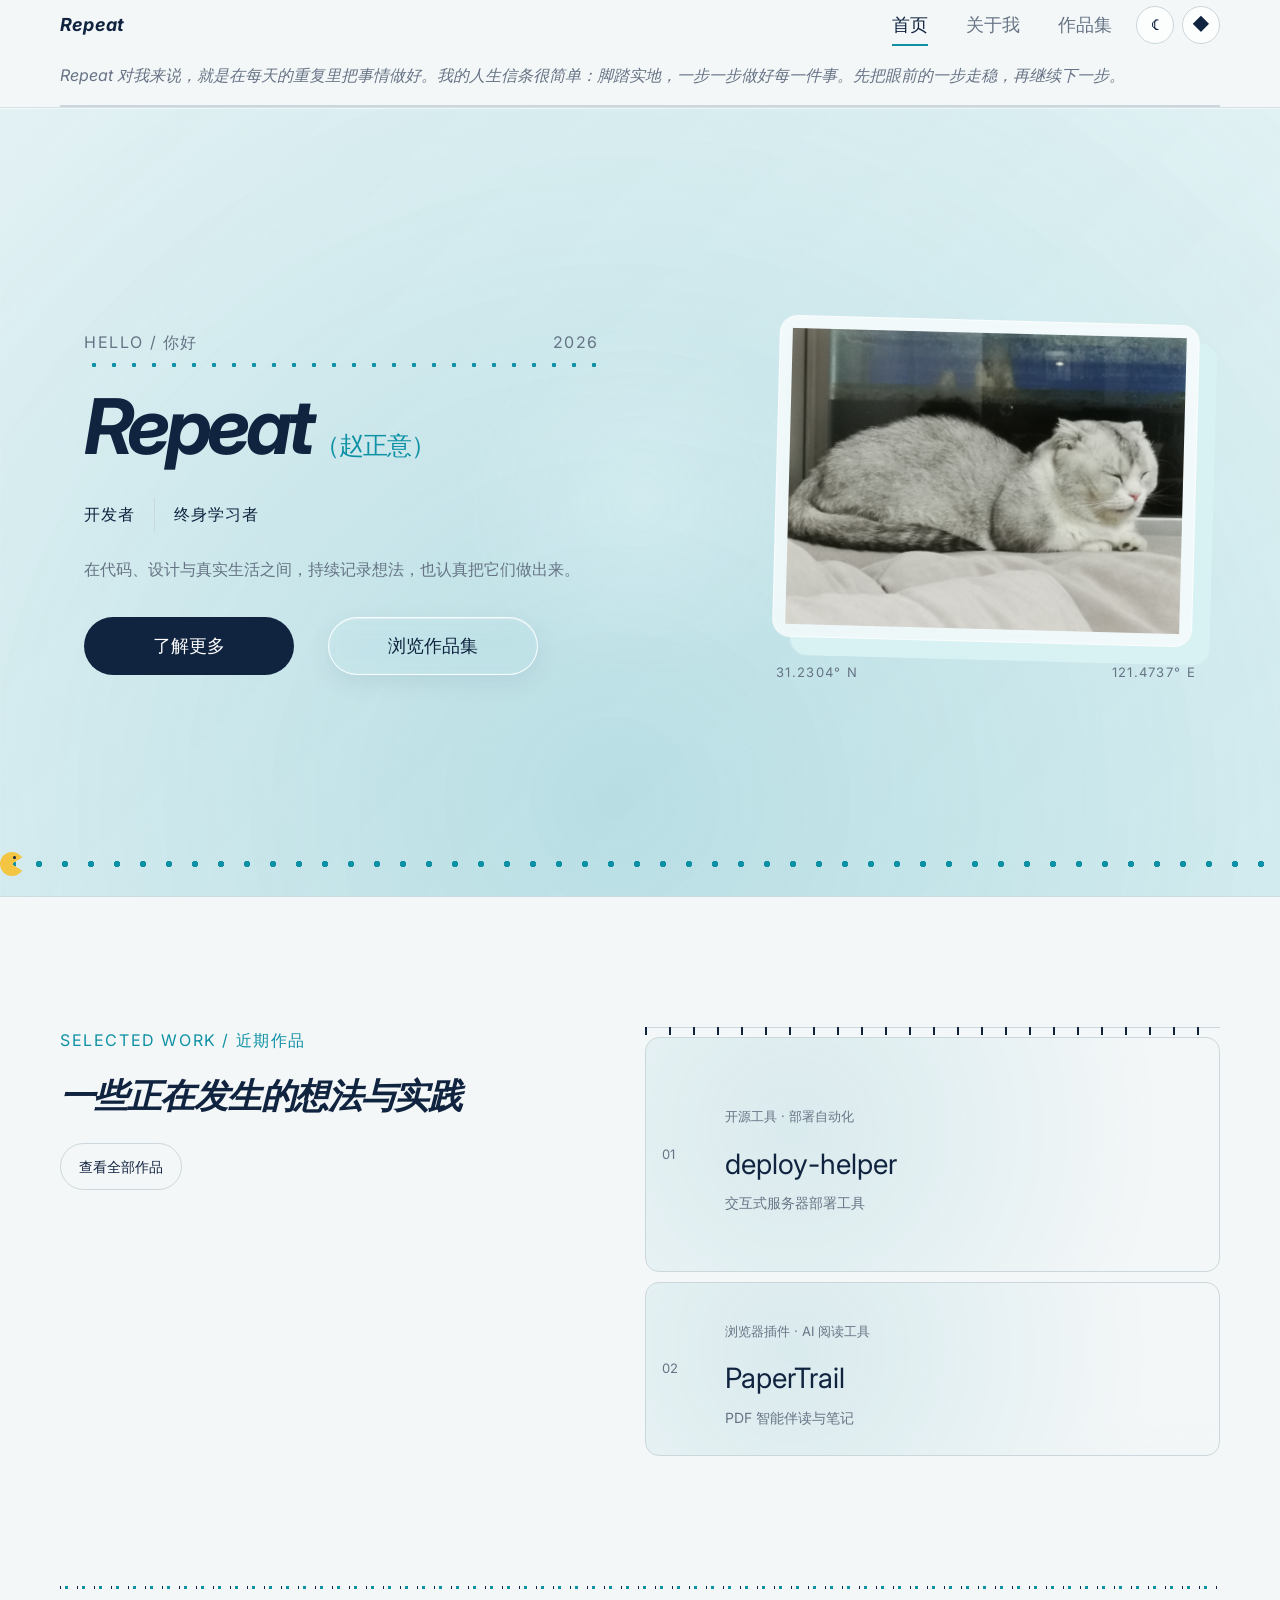
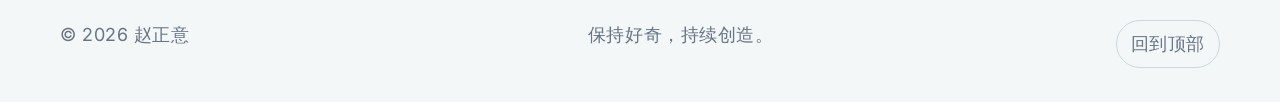
==== index.html @ ce0ca205 "添加真实项目到作品集" ====
<!doctype html>
<html lang="zh-CN">
<head>
  <meta charset="utf-8">
  <meta name="viewport" content="width=device-width, initial-scale=1">
  <meta name="description" content="赵正意的个人网站，记录学习、创作与作品。">
  <title>赵正意｜个人网站</title>
  <script>document.documentElement.dataset.theme=localStorage.getItem('theme')||(matchMedia('(prefers-color-scheme: dark)').matches?'dark':'light');document.documentElement.dataset.style=localStorage.getItem('site-style')||'classic';</script>
  <link rel="preconnect" href="https://fonts.googleapis.com">
  <link rel="preconnect" href="https://fonts.gstatic.com" crossorigin>
  <link href="https://fonts.googleapis.com/css2?family=Inter:wght@400;500;600;700&amp;display=swap" rel="stylesheet">
  <link rel="stylesheet" href="assets/css/style.css">
</head>
<body class="home-page">
  <a class="skip-link" href="#main">跳到主要内容</a>
  <header class="site-header">
    <a class="brand" href="index.html" aria-label="返回首页">
      <span class="brand-mark">Repeat</span>
    </a>
    <div class="header-actions">
      <nav id="site-nav" class="site-nav" aria-label="主导航">
        <a class="active" href="index.html" aria-current="page">首页</a>
        <a href="about.html">关于我</a>
        <a href="portfolio.html">作品集</a>
      </nav>
      <div class="display-controls" aria-label="显示设置">
        <button class="theme-toggle" type="button" aria-label="切换深色模式" aria-pressed="false"><span aria-hidden="true">☾</span></button>
        <button class="style-toggle" type="button" aria-label="切换抽象派风格" aria-pressed="false" title="切换抽象派风格"><span aria-hidden="true">◆</span></button>
      </div>
      <button class="menu-button" type="button" aria-expanded="false" aria-controls="site-nav">菜单</button>
    </div>
    <p class="header-manifesto">Repeat 对我来说，就是在每天的重复里把事情做好。我的人生信条很简单：脚踏实地，一步一步做好每一件事。先把眼前的一步走稳，再继续下一步。</p>
  </header>

  <main id="main">
    <section class="hero section-shell" aria-labelledby="hero-title">
      <div class="hero-copy reveal">
        <p class="eyebrow"><span>HELLO / 你好</span><span>2026</span></p>
        <h1 id="hero-title"><span class="hero-repeat">Repeat</span><span class="hero-name">（赵正意）</span></h1>
        <div class="role-list" aria-label="个人关键词">
          <span>开发者</span><span>终身学习者</span>
        </div>
        <p class="hero-intro">在代码、设计与真实生活之间，持续记录想法，也认真把它们做出来。</p>
        <div class="hero-actions">
          <a class="button button-primary" href="about.html" data-magnetic><span class="magnetic-label">了解更多</span></a>
          <a class="text-link" href="portfolio.html" data-magnetic><span class="magnetic-label">浏览作品集</span></a>
        </div>
      </div>

      <div class="hero-portrait reveal" data-delay="1">
        <div class="portrait-frame">
          <img class="life-photo" src="images/%E7%94%9F%E6%B4%BB%E5%A4%B4%E5%83%8F.jpg" alt="赵正意的生活头像">
        </div>
        <div class="coordinate" aria-hidden="true">
          <span>31.2304° N</span><span>121.4737° E</span>
        </div>
      </div>

      <div class="journey-line" aria-hidden="true"><span></span></div>
    </section>

    <section class="home-projects section-shell" aria-labelledby="projects-title">
      <div class="section-heading reveal">
        <p class="section-kicker">SELECTED WORK / 近期作品</p>
        <h2 id="projects-title">一些正在发生的想法与实践</h2>
        <a class="text-link" href="portfolio.html">查看全部作品</a>
      </div>

      <div class="project-preview reveal" data-delay="1">
        <a class="preview-card preview-card-main" href="https://deploy-helper-zeta.vercel.app/" target="_blank" rel="noreferrer">
          <span class="preview-index">01</span>
          <div>
            <p>开源工具 · 部署自动化</p>
            <h3>deploy-helper</h3>
            <span>交互式服务器部署工具</span>
          </div>
        </a>
        <a class="preview-card" href="https://papertrail-virid.vercel.app/" target="_blank" rel="noreferrer">
          <span class="preview-index">02</span>
          <div><p>浏览器插件 · AI 阅读工具</p><h3>PaperTrail</h3><span>PDF 智能伴读与笔记</span></div>
        </a>
      </div>
    </section>
  </main>

  <footer class="site-footer section-shell">
    <p>© <span data-year></span> 赵正意</p>
    <p>保持好奇，持续创造。</p>
    <a href="#main">回到顶部</a>
  </footer>
  <script src="assets/js/main.js"></script>
</body>
</html>
---- assets/css/style.css ----
:root {
  --paper: #f4f7f8;
  --ink: #10233f;
  --muted: #667485;
  --line: #cbd7dc;
  --accent: #0e91a5;
  --accent-light: #d8f1f2;
  --white: #fff;
  --display: "Inter", -apple-system, BlinkMacSystemFont, "Segoe UI", "PingFang SC", "Microsoft YaHei", sans-serif;
  --body: "Inter", -apple-system, BlinkMacSystemFont, "Segoe UI", "PingFang SC", "Microsoft YaHei", sans-serif;
  --utility: "Inter", -apple-system, BlinkMacSystemFont, "Segoe UI", "PingFang SC", "Microsoft YaHei", sans-serif;
  --shell: min(1160px, calc(100% - 48px));
  --shadow-soft: 0 12px 30px rgba(16, 35, 63, .1);
}

html[data-theme="dark"] {
  color-scheme: dark;
  --paper: #0f1723;
  --ink: #edf4f7;
  --muted: #a8b5c0;
  --line: #354754;
  --accent: #4fc4d0;
  --accent-light: #173943;
  --white: #172530;
  --shadow-soft: 0 14px 34px rgba(0, 0, 0, .28);
}

html[data-style="abstract"] {
  --paper: #e7dfcc;
  --ink: #151513;
  --muted: #5d584d;
  --line: #151513;
  --accent: #f0531c;
  --accent-light: #f4c020;
  --white: #fffdf6;
  --display: "Microsoft YaHei", "PingFang SC", "Hiragino Sans GB", "Noto Sans CJK SC", sans-serif;
  --body: "Microsoft YaHei", "PingFang SC", "Hiragino Sans GB", "Noto Sans CJK SC", sans-serif;
  --utility: "Microsoft YaHei", "PingFang SC", "Hiragino Sans GB", "Noto Sans CJK SC", sans-serif;
  --shadow-soft: 6px 6px 0 #151513;
}

html[data-style="abstract"][data-theme="dark"] {
  --paper: #151513;
  --ink: #fffdf6;
  --muted: #c9c0ad;
  --line: #fffdf6;
  --accent: #f4c020;
  --accent-light: #8f351b;
  --white: #252521;
  --shadow-soft: 6px 6px 0 #f4c020;
}

* { box-sizing: border-box; }
html { scroll-behavior: smooth; }
body { margin: 0; background: var(--paper); color: var(--ink); font-family: var(--body); font-size: 16px; line-height: 1.65; transition: color .3s ease, background-color .3s ease; }
a { color: inherit; text-decoration: none; }
img { display: block; max-width: 100%; }
button { font: inherit; }
::selection { color: var(--ink); background: var(--accent-light); }
:focus-visible { outline: 3px solid var(--accent); outline-offset: 4px; }
.skip-link { position: fixed; top: 12px; left: 12px; z-index: 99; padding: 8px 14px; background: var(--ink); color: white; transform: translateY(-150%); }
.skip-link:focus { transform: none; }
.section-shell { width: var(--shell); margin-inline: auto; }

.site-header { position: relative; width: var(--shell); min-height: 88px; margin-inline: auto; display: flex; align-items: center; justify-content: space-between; }
.home-page .site-header { flex-wrap: wrap; }
.brand { display: flex; align-items: center; gap: 14px; font-size: 18px; font-weight: 650; letter-spacing: .05em; }
.brand-mark { color: var(--ink); font-family: var(--utility); font-size: 18px; font-style: italic; font-weight: 700; letter-spacing: .01em; }
.site-nav { display: flex; gap: 38px; font-size: 18px; }
.site-nav a { position: relative; padding-block: 10px; color: var(--muted); }
.site-nav a::after { content: ""; position: absolute; right: 0; bottom: 4px; left: 0; height: 2px; background: var(--accent); transform: scaleX(0); transform-origin: right; transition: transform .25s ease; }
.site-nav a:hover::after, .site-nav a.active::after { transform: scaleX(1); transform-origin: left; }
.site-nav a.active { color: var(--ink); }
.header-actions { display: flex; align-items: center; gap: 24px; }
.display-controls { display: flex; align-items: center; gap: 8px; }
.theme-toggle, .style-toggle { display: inline-grid; place-items: center; width: 38px; height: 38px; padding: 0; border: 1px solid var(--line); border-radius: 50%; color: var(--ink); background: color-mix(in srgb, var(--white) 72%, transparent); cursor: pointer; transition: color .25s ease, border-color .25s ease, background .25s ease, box-shadow .25s ease, transform .25s ease; }
.theme-toggle:hover, .style-toggle:hover { border-color: var(--accent); color: var(--accent); transform: translateY(-2px); }
.theme-toggle > span:first-child, .style-toggle > span:first-child { font-size: 17px; line-height: 1; transition: transform .35s ease; }
.theme-toggle:hover > span:first-child { transform: rotate(18deg); }
.style-toggle:hover > span:first-child { transform: rotate(45deg); }
.menu-button { display: none; border: 0; color: var(--ink); background: transparent; cursor: pointer; }

.header-manifesto { flex-basis: 100%; margin: 0; padding: 12px 0 18px; font-size: clamp(14px, 1.35vw, 16px); font-style: italic; line-height: 1.7; opacity: .62; }

.eyebrow, .section-kicker { margin: 0 0 24px; font-family: var(--utility); font-size: 12px; letter-spacing: .1em; }
.eyebrow { display: flex; justify-content: space-between; max-width: 515px; padding-bottom: 12px; color: var(--muted); font-size: 17px; }
.section-kicker { color: var(--accent); font-size: 17px; }
.hero { position: relative; min-height: calc(100vh - 88px); display: grid; grid-template-columns: 1.08fr .82fr; gap: 9vw; align-items: center; padding-block: 80px; }
.hero h1 { display: flex; align-items: baseline; margin: 0; font-family: var(--display); font-size: clamp(56px, 7vw, 100px); font-weight: 400; line-height: .95; letter-spacing: -.06em; white-space: nowrap; }
.hero-repeat { color: var(--ink); font-style: italic; font-weight: 700; }
.hero-name { margin-left: .18em; color: var(--accent); font-size: .34em; font-weight: 500; letter-spacing: -.04em; }
.role-list { display: flex; gap: 0; margin: 34px 0 25px; }
.role-list span { padding: 3px 19px; border-left: 1px solid var(--line); font-size: 17px; letter-spacing: .06em; }
.role-list span:first-child { padding-left: 0; border-left: 0; }
.hero-intro { max-width: 500px; color: var(--muted); font-size: 17px; }
.hero-actions { display: flex; align-items: center; gap: 34px; margin-top: 35px; }
.button { display: inline-flex; align-items: center; justify-content: center; min-width: 180px; padding: 16px 24px; border-radius: 999px; transition: transform .25s ease, background .25s ease; }
.hero-actions .button, .hero-actions .text-link { font-size: 21px; }
.hero-actions .button, .hero-actions .text-link { width: 210px; min-width: 210px; height: 58px; padding: 0 24px; }
.hero-actions .text-link { border-color: rgba(255,255,255,.9); color: var(--ink); background: rgba(255,255,255,.08); box-shadow: inset 0 1px 0 rgba(255,255,255,.35), 0 8px 24px rgba(16,35,63,.08); backdrop-filter: blur(10px); }
.hero-actions .text-link:hover { border-color: #fff; color: var(--ink); background: rgba(255,255,255,.2); }
.button:hover { transform: translateY(-3px); }
.button-primary { background: var(--ink); color: white; }
.button-primary:hover { background: var(--accent); }
.text-link { display: inline-flex; align-items: center; justify-content: center; padding: 11px 18px; border: 1px solid var(--line); border-radius: 999px; font-size: 14px; transition: color .2s ease, border-color .2s ease, background .2s ease, transform .2s ease; }
.text-link:hover { border-color: var(--accent); color: var(--accent); background: var(--accent-light); transform: translateY(-2px); }
.hero-portrait { justify-self: end; width: min(100%, 420px); }
.portrait-frame { position: relative; padding: 12px; border-radius: 18px; background: var(--white); box-shadow: 18px 18px 0 var(--accent-light); transform: rotate(1.5deg); }
.portrait-frame img { width: 100%; height: auto; object-fit: contain; }
.coordinate { display: flex; justify-content: space-between; margin-top: 20px; color: var(--muted); font-family: var(--utility); font-size: 10px; letter-spacing: .1em; }
.journey-line { position: absolute; bottom: 18px; left: 0; width: 100%; height: 28px; overflow: hidden; }
.journey-line::before { content: ""; position: absolute; top: 9px; right: 0; left: 0; height: 10px; background: radial-gradient(circle, var(--accent) 0 3px, transparent 3.5px) left center / 26px 10px repeat-x; }
.journey-line::after { content: ""; position: absolute; z-index: 1; top: 7px; left: 0; width: 0; height: 14px; background: var(--paper); animation: eat-dots 100s linear infinite; }
.journey-line span { position: absolute; z-index: 2; top: 2px; left: 0; width: 24px; height: 24px; animation: pacman-travel 100s linear infinite; }
.journey-line span::before { content: ""; position: absolute; inset: 0; border-radius: 50%; background: conic-gradient(#f4c542 0 56deg, transparent 56deg 124deg, #f4c542 124deg 360deg); animation: pacman-chomp .5s steps(2, end) infinite; }
.journey-line span::after { content: ""; position: absolute; top: 4px; right: 8px; width: 3px; height: 3px; border-radius: 50%; background: var(--ink); }
@keyframes pacman-travel {
  0% { left: 0; transform: scaleX(1); }
  48% { left: calc(100% - 24px); transform: scaleX(1); }
  50% { left: calc(100% - 24px); transform: scaleX(-1); }
  98%, 100% { left: 0; transform: scaleX(-1); }
}
@keyframes eat-dots {
  0% { left: 0; width: 0; }
  48%, 49.9% { left: 0; width: 100%; }
  50% { left: 100%; width: 0; }
  98%, 100% { left: 0; width: 100%; }
}
@keyframes pacman-chomp {
  50% { background: conic-gradient(#f4c542 0 78deg, transparent 78deg 102deg, #f4c542 102deg 360deg); }
}

.home-projects { display: grid; grid-template-columns: .95fr 1.05fr; gap: 5vw; padding-block: 130px; }
.section-heading h2, .sticky-heading h2, .contact h2 { margin: 0 0 28px; font-family: var(--display); font-size: clamp(42px, 5.2vw, 72px); font-weight: 400; line-height: 1.08; letter-spacing: -.045em; }
.home-projects .section-heading h2 { font-size: clamp(22px, 3vw, 42px); font-style: italic; font-weight: 700; white-space: nowrap; }
.project-preview { }
.preview-card { display: grid; grid-template-columns: 45px 1fr; gap: 18px; align-items: center; min-height: 160px; margin-top: 10px; padding: 25px 16px; border: 1px solid var(--line); border-radius: 14px; transition: padding .25s ease, background .25s ease; }
.preview-card:hover { padding-inline: 18px; background: var(--white); }
.preview-card-main { min-height: 235px; }
.preview-index, .preview-card p { color: var(--muted); font-family: var(--utility); font-size: 11px; }
.preview-card h3 { margin: 2px 0; font-family: var(--display); font-size: clamp(23px, 3vw, 36px); font-weight: 400; }
.preview-card div > span { color: var(--muted); font-size: 13px; }

.about-hero { display: grid; grid-template-columns: 1.3fr .7fr; gap: 11vw; align-items: center; min-height: 700px; padding-block: 90px 120px; }
.about-statement h1, .portfolio-header h1 { margin: 0 0 45px; max-width: 880px; font-family: var(--display); font-weight: 400; line-height: 1.02; letter-spacing: -.055em; }
.about-statement h1 { font-size: clamp(46px, 5.5vw, 76px); }
.portfolio-header h1 { font-size: clamp(46px, 5.5vw, 76px); }
.about-statement .section-kicker { font-size: 17px; }
.about-statement > p:not(.section-kicker) { max-width: 650px; color: var(--muted); }
.about-statement .lead { color: var(--ink) !important; font-size: 20px; }
.profile-card { align-self: end; padding: 12px; border-radius: 18px; background: var(--white); box-shadow: 14px 14px 0 var(--accent-light); transform: rotate(1deg); transition: transform .25s ease, box-shadow .25s ease; }
.profile-card:hover { box-shadow: 10px 12px 0 var(--accent-light), var(--shadow-soft); transform: rotate(.35deg) translateY(-3px); }
.profile-card img { width: 100%; aspect-ratio: 1; object-fit: cover; }
.profile-card .id-photo { object-position: center 28%; }
.profile-card div { display: flex; justify-content: space-between; align-items: baseline; padding: 10px 7px 3px; }
.profile-card p { margin: 0; color: var(--muted); font-size: 15px; }.profile-card strong { font-size: 16px; }

.timeline-section { padding-block: 140px; }
.sticky-heading { margin-bottom: 70px; text-align: center; }
.sticky-heading h2 { margin-inline: auto; font-size: clamp(32px, 4vw, 52px); white-space: nowrap; }
.timeline { position: relative; width: min(920px, 100%); margin: 0 auto; padding: 0; list-style: none; }
.timeline::before { content: ""; position: absolute; top: 14px; bottom: 14px; left: 13px; width: 2px; background: linear-gradient(180deg, var(--line) 0 38%, var(--accent) 48% 52%, var(--line) 62% 100%); background-size: 2px 300%; opacity: .85; animation: divider-flow-vertical 100s linear infinite; }
.timeline li { position: relative; min-height: 190px; padding: 0 0 56px 62px; }
.timeline li:last-child { padding-bottom: 0; }
.timeline li::before { content: ""; position: absolute; z-index: 1; top: 19px; left: 3px; width: 18px; height: 18px; border: 3px solid var(--accent); border-radius: 50%; background: var(--paper); box-shadow: 0 0 0 5px var(--paper); }
.timeline li::after { content: ""; position: absolute; z-index: 2; top: 25px; left: 9px; width: 8px; height: 8px; border-radius: 50%; background: var(--accent); }
.timeline-card { min-height: 170px; padding: 30px 36px; border: 1px solid var(--line); border-radius: 16px; background: var(--white); box-shadow: 0 10px 24px rgba(16, 35, 63, .09); transition: transform .25s ease, border-color .25s ease, box-shadow .25s ease; }
.timeline-card:hover { border-color: color-mix(in srgb, var(--accent) 55%, var(--line)); box-shadow: var(--shadow-soft); transform: translateY(-3px); }
.timeline time { display: block; margin: 6px 0 8px; color: var(--accent); font-family: var(--utility); font-size: 16px; font-weight: 600; }
.timeline h3 { margin: 0; font-family: var(--display); font-size: 25px; font-weight: 700; }
.timeline p { max-width: 700px; margin: 0; color: var(--muted); font-weight: 700; }
.timeline-card > span { display: inline-block; margin-top: 18px; padding: 3px 11px; border: 1px solid var(--accent); border-radius: 999px; color: var(--accent); font-size: 12px; }
.timeline-item-compact { padding-left: 104px !important; }
.timeline-item-compact .timeline-card { min-height: 0; margin-left: 18px; padding: 18px 24px; border-style: dashed; background: rgba(255,255,255,.5); box-shadow: none; }
.timeline-item-compact .timeline-card::before { content: ""; position: absolute; top: 28px; left: 27px; width: 74px; height: 1px; background: repeating-linear-gradient(90deg, var(--accent) 0 5px, transparent 5px 10px); background-size: 20px 1px; animation: compact-connector 100s linear infinite; }
.timeline-item-compact h3 { font-size: 19px; font-weight: 600; }
.timeline-item-compact time { margin-block: 3px 5px; font-size: 14px; }
.timeline-item-compact p { font-size: 14px; }
@keyframes compact-connector { to { background-position: 400px 0; } }

.interests { padding-block: 120px; }
.interests .section-heading { display: flex; justify-content: space-between; align-items: start; }
.interest-grid { display: grid; grid-template-columns: repeat(3, 1fr); gap: 18px; margin-top: 45px; }
.interest-card { display: flex; flex-direction: column; width: 100%; min-height: 0; aspect-ratio: 1; padding: 30px 36px; border: 1px solid var(--line); border-radius: 16px; background: var(--white); box-shadow: 0 10px 24px rgba(16, 35, 63, .09); font-family: var(--body); transition: transform .25s ease, border-color .25s ease, box-shadow .25s ease; }
.interest-card:hover { border-color: color-mix(in srgb, var(--accent) 55%, var(--line)); }
.interest-card > span { color: var(--muted); font-family: var(--utility); font-size: 11px; }
.interest-icon { margin: 50px 0 25px; color: var(--accent); font-family: var(--display); font-size: 50px; }
.interest-card h3 { margin: 0 0 10px; font-family: var(--display); font-size: 30px; font-weight: 400; }
.interest-card p { margin: 0; color: var(--muted); font-size: 14px; }

.contact { display: grid; grid-template-columns: .8fr 1.2fr; gap: 10vw; padding-block: 130px; }
.contact h2 span { color: var(--accent); }
.contact-list { margin: 0; }
.contact-list div { display: grid; grid-template-columns: 120px 1fr; padding: 22px 0; }
.contact-list dt { color: var(--muted); font-size: 16px; }.contact-list dd { display: flex; flex-wrap: wrap; align-items: center; gap: 10px; margin: 0; font-size: 16px; }
.contact-list a:hover { color: var(--accent); }
.copy-button { padding: 5px 11px; border: 1px solid var(--line); border-radius: 999px; color: var(--ink); background: transparent; font-size: 13px; cursor: pointer; transition: color .2s ease, border-color .2s ease, transform .2s ease; }
.copy-button:hover { border-color: var(--accent); color: var(--accent); transform: translateY(-2px); }
.toast { position: fixed; z-index: 100; right: 24px; bottom: 24px; max-width: min(360px, calc(100% - 48px)); padding: 12px 18px; border: 1px solid var(--line); border-radius: 999px; color: var(--paper); background: var(--ink); box-shadow: var(--shadow-soft); opacity: 0; pointer-events: none; transform: translateY(14px); transition: opacity .25s ease, transform .25s ease; }
.toast.show { opacity: 1; transform: none; }

.portfolio-main { padding-block: 90px 140px; }
.portfolio-header { display: grid; grid-template-columns: 1fr .35fr; column-gap: 5vw; align-items: end; margin-bottom: 100px; }
.portfolio-header .section-kicker { grid-column: 1 / -1; }
.portfolio-header h1 { margin-bottom: 0; }
.portfolio-header > p:last-child { padding-bottom: 12px; color: var(--muted); }
.portfolio-grid { display: grid; grid-template-columns: repeat(3, 1fr); gap: 26px; }
.work-card-wide { grid-column: auto; width: 100%; }
.work-card { min-width: 0; transition: transform .25s ease, filter .25s ease; }
.work-card:hover { transform: translateY(-4px); filter: drop-shadow(0 14px 18px rgba(16, 35, 63, .09)); }
.work-card:nth-child(2):hover { transform: translateY(-4px) rotate(.2deg); }
.work-card:nth-child(3):hover { transform: translateY(-4px) rotate(-.2deg); }
.work-carousel { position: relative; overflow: hidden; border: 1px solid var(--line); border-radius: 18px; background: var(--white); }
.carousel-track { position: relative; aspect-ratio: 16 / 10; }
.carousel-slide { position: absolute; inset: 0; width: 100%; padding: 0; border: 0; background: transparent; opacity: 0; pointer-events: none; cursor: zoom-in; transform: translateX(14px); transition: opacity .35s ease, transform .35s ease; }
.carousel-slide.active { opacity: 1; pointer-events: auto; transform: none; }
.carousel-slide .image-placeholder { width: 100%; height: 100%; }
.project-screenshot { width: 100%; height: 100%; object-fit: cover; transition: transform .5s ease; }
.carousel-slide:hover .project-screenshot { transform: scale(1.015); }
.carousel-slide:hover .image-placeholder { transform: scale(1.015); }
.carousel-control { position: absolute; z-index: 3; top: 50%; display: grid; place-items: center; width: 36px; height: 36px; padding: 0; border: 1px solid rgba(255,255,255,.72); border-radius: 50%; color: #fff; background: rgba(16,35,63,.62); cursor: pointer; transform: translateY(-50%); transition: background .2s ease, transform .2s ease; }
.carousel-control:hover { background: var(--accent); transform: translateY(-50%) scale(1.05); }
.carousel-prev { left: 12px; }.carousel-next { right: 12px; }
.carousel-dots { position: absolute; z-index: 3; right: 0; bottom: 12px; left: 0; display: flex; justify-content: center; gap: 7px; }
.carousel-dots button { width: 8px; height: 8px; padding: 0; border: 0; border-radius: 50%; background: rgba(255,255,255,.66); box-shadow: 0 0 0 1px rgba(16,35,63,.25); cursor: pointer; transition: width .2s ease, background .2s ease; }
.carousel-dots button.active { width: 22px; border-radius: 999px; background: var(--accent); }
.work-image { display: block; overflow: hidden; border-radius: 18px; background: var(--white); }
.image-placeholder { position: relative; display: grid; place-items: center; aspect-ratio: 16 / 10; overflow: hidden; color: var(--ink); background: repeating-linear-gradient(135deg, #d9eef0 0, #d9eef0 2px, #eaf6f6 2px, #eaf6f6 20px); transition: transform .5s ease; }
.work-image:hover .image-placeholder { transform: scale(1.015); }
.image-placeholder::before { content: ""; position: absolute; width: 33%; aspect-ratio: 1; border: 1px solid var(--accent); border-radius: 50%; }
.image-placeholder span, .image-placeholder small { position: absolute; font-family: var(--utility); font-size: 10px; letter-spacing: .08em; }.image-placeholder span { top: 25px; left: 25px; }.image-placeholder small { right: 25px; bottom: 25px; }
.image-placeholder strong { font-family: var(--display); font-size: clamp(70px, 11vw, 160px); font-weight: 400; }
.image-placeholder.alternate { background: #dce5ef; }.image-placeholder.warm { background: #ece8de; }
.image-placeholder.detail { background-image: radial-gradient(circle at 25% 30%, color-mix(in srgb, var(--accent) 34%, transparent), transparent 30%), repeating-linear-gradient(45deg, color-mix(in srgb, var(--line) 55%, transparent) 0 1px, transparent 1px 18px); }
.work-meta { display: flex; justify-content: space-between; align-items: center; padding-top: 20px; }
.work-meta p { margin: 0; color: var(--muted); font-family: var(--utility); font-size: 13px; }.work-meta h2 { margin: 3px 0 0; font-family: var(--display); font-size: 22px; font-weight: 600; }
.work-actions { display: flex; align-items: center; gap: 8px; }
.work-open, .work-visit { display: grid; place-items: center; min-width: 58px; height: 38px; padding: 0 12px; border: 1px solid var(--line); border-radius: 999px; color: var(--ink); background: transparent; font-size: 14px; cursor: pointer; transition: color .2s ease, background .2s ease, transform .2s ease; }
.work-open:hover, .work-visit:hover { color: var(--accent); background: var(--accent-light); transform: translate(2px, -2px); }

.project-modal { width: min(860px, calc(100% - 32px)); max-height: calc(100vh - 48px); padding: 0; border: 1px solid var(--line); border-radius: 20px; color: var(--ink); background: var(--paper); box-shadow: 0 26px 80px rgba(0,0,0,.3); }
.project-modal::backdrop { background: rgba(5, 14, 25, .68); backdrop-filter: blur(5px); }
.project-modal[open] { animation: modal-in .25s ease both; }
.modal-shell { position: relative; display: grid; grid-template-columns: .85fr 1.15fr; min-height: 420px; }
.modal-close { position: absolute; z-index: 2; top: 16px; right: 16px; display: grid; place-items: center; width: 40px; height: 40px; padding: 0; border: 1px solid var(--line); border-radius: 50%; color: var(--ink); background: var(--paper); font-size: 25px; line-height: 1; cursor: pointer; transition: color .2s ease, border-color .2s ease, transform .2s ease; }
.modal-close:hover { border-color: var(--accent); color: var(--accent); transform: rotate(8deg); }
.modal-preview { display: grid; align-content: space-between; padding: 34px; color: var(--ink); background: repeating-linear-gradient(135deg, var(--accent-light) 0 2px, var(--paper) 2px 22px); }
.modal-preview span { font-size: 13px; letter-spacing: .1em; }.modal-preview strong { align-self: center; font-size: clamp(64px, 10vw, 112px); font-style: italic; line-height: 1; }
.modal-content { align-self: center; padding: 60px 54px; }
.modal-category { margin: 0 0 8px; color: var(--accent); font-size: 14px; }
.modal-content h2 { margin: 0 0 22px; font-size: clamp(28px, 4vw, 42px); line-height: 1.15; }
.modal-content > p:not(.modal-category, .modal-note) { color: var(--muted); }
.modal-tags { display: flex; flex-wrap: wrap; gap: 8px; margin: 26px 0; padding: 0; list-style: none; }
.modal-tags li { padding: 6px 12px; border: 1px solid var(--line); border-radius: 999px; font-size: 13px; }
.modal-actions { display: flex; flex-wrap: wrap; align-items: center; gap: 16px; margin-top: 28px; }
.modal-link { min-width: 150px; }
.modal-note { margin: 0; color: var(--muted); font-size: 13px; }
@keyframes modal-in { from { opacity: 0; transform: translateY(16px) scale(.985); } }

.site-footer { display: grid; grid-template-columns: 1fr 1fr auto; gap: 20px; padding-block: 34px; color: var(--muted); font-family: var(--utility); font-size: 18px; letter-spacing: .03em; }
.site-header {
  background-image: linear-gradient(90deg, var(--line) 0 34%, var(--accent) 48% 52%, var(--line) 66% 100%);
  background-position: 0 100%; background-repeat: no-repeat; background-size: 300% 2px;
  animation: divider-scan-bottom 100s linear infinite;
}
.eyebrow {
  background-image: radial-gradient(circle, var(--accent) 0 2px, transparent 2.5px);
  background-position: 0 100%; background-repeat: repeat-x; background-size: 20px 4px;
  animation: divider-march-bottom 100s linear infinite;
}
.project-preview {
  background-image: repeating-linear-gradient(90deg, var(--ink) 0 2px, transparent 2px 24px), linear-gradient(var(--line), var(--line));
  background-position: 0 0, 0 0; background-repeat: repeat-x, no-repeat; background-size: 24px 8px, 100% 1px;
  animation: divider-ruler 100s linear infinite;
}
.about-hero {
  background-image: repeating-linear-gradient(90deg, var(--line) 0 14px, transparent 14px 20px, var(--accent) 20px 24px, transparent 24px 38px);
  background-position: 0 100%; background-repeat: repeat-x; background-size: auto 2px;
  animation: divider-morse-bottom 100s linear infinite;
}
.profile-card div:nth-of-type(1) {
  background-image: radial-gradient(circle, var(--accent) 0 1.5px, transparent 2px);
  background-position: 0 0; background-repeat: repeat-x; background-size: 13px 3px;
  animation: divider-profile-dots 100s linear infinite;
}
.profile-card div:nth-of-type(2) {
  background-image: repeating-linear-gradient(90deg, var(--ink) 0 5px, transparent 5px 11px);
  background-position: 0 0; background-repeat: repeat-x; background-size: auto 1px;
  animation: divider-profile-dashes 100s linear infinite reverse;
}
.interests {
  background-image: repeating-linear-gradient(135deg, var(--accent) 0 2px, transparent 2px 10px);
  background-position: 0 0; background-repeat: repeat-x; background-size: 18px 5px;
  animation: divider-zigzag 100s linear infinite;
}
.contact {
  background-image: radial-gradient(ellipse, var(--accent) 0 3px, transparent 4px), linear-gradient(var(--line), var(--line));
  background-position: 0 0, 0 1px; background-repeat: repeat-x, no-repeat; background-size: 34px 5px, 100% 1px;
  animation: divider-beads 100s linear infinite;
}
.contact-list {
  background-image: linear-gradient(90deg, var(--accent), transparent 42%), linear-gradient(90deg, transparent 58%, var(--ink));
  background-position: 0 0, 0 4px; background-repeat: no-repeat; background-size: 200% 1px, 200% 1px;
  animation: divider-dual-rail 100s linear infinite;
}
.contact-list div:nth-child(1) { background-image: radial-gradient(circle, var(--accent) 0 2px, transparent 2.5px); background-size: 18px 4px; }
.contact-list div:nth-child(2) { background-image: repeating-linear-gradient(90deg, var(--line) 0 10px, transparent 10px 17px); background-size: auto 2px; }
.contact-list div:nth-child(3) { background-image: linear-gradient(90deg, var(--line), var(--accent), var(--line)); background-size: 240% 2px; }
.contact-list div:nth-child(4) { background-image: repeating-linear-gradient(90deg, var(--ink) 0 3px, transparent 3px 9px, var(--accent) 9px 12px, transparent 12px 23px); background-size: auto 2px; }
.contact-list div:nth-child(5) { background-image: repeating-linear-gradient(135deg, var(--line) 0 2px, transparent 2px 8px); background-size: 14px 4px; }
.contact-list div {
  background-position: 0 100%; background-repeat: repeat-x;
  animation: divider-contact-row 100s linear infinite;
}
.work-card:nth-child(1) .work-meta { background-image: linear-gradient(90deg, var(--accent), transparent); background-size: 200% 2px; }
.work-card:nth-child(2) .work-meta { background-image: radial-gradient(circle, var(--ink) 0 2px, transparent 2.5px); background-size: 21px 4px; }
.work-card:nth-child(3) .work-meta { background-image: repeating-linear-gradient(90deg, var(--accent) 0 8px, transparent 8px 15px); background-size: auto 2px; }
.work-meta {
  background-position: 0 0; background-repeat: repeat-x;
  animation: divider-work 100s linear infinite;
}
.site-footer {
  background-image: repeating-linear-gradient(90deg, var(--ink) 0 1px, transparent 1px 5px, var(--accent) 5px 8px, transparent 8px 17px);
  background-position: 0 0; background-repeat: repeat-x; background-size: auto 3px;
  animation: divider-barcode 100s linear infinite;
}
@keyframes divider-scan-bottom { to { background-position: 100% 100%; } }
@keyframes divider-march-bottom { to { background-position: 600px 100%; } }
@keyframes divider-ruler { to { background-position: 480px 0, 0 0; } }
@keyframes divider-morse-bottom { to { background-position: 760px 100%; } }
@keyframes divider-profile-dots { to { background-position: 390px 0; } }
@keyframes divider-profile-dashes { to { background-position: 440px 0; } }
@keyframes divider-zigzag { to { background-position: 540px 0; } }
@keyframes divider-beads { to { background-position: 680px 0, 0 1px; } }
@keyframes divider-dual-rail { to { background-position: 100% 0, -100% 4px; } }
@keyframes divider-contact-row { to { background-position: 700px 100%; } }
@keyframes divider-work { to { background-position: 500px 0; } }
@keyframes divider-barcode { to { background-position: 850px 0; } }
@keyframes divider-flow-vertical { to { background-position: 0 100%; } }
.site-footer p { margin: 0; }
.site-footer a, .contact-jump { display: inline-flex; align-items: center; justify-content: center; padding: 8px 14px; border: 1px solid var(--line); border-radius: 999px; }
.site-footer a:hover { color: var(--accent); }
.reveal { opacity: 0; transform: translateY(20px); transition: opacity .65s ease, transform .65s ease; }
.reveal[data-delay="1"] { transition-delay: .12s; }.reveal[data-delay="2"] { transition-delay: .24s; }
.reveal.visible { opacity: 1; transform: none; }
.interest-card.reveal.visible:hover { z-index: 2; box-shadow: var(--shadow-soft); transform: translateY(-4px) scale(1.025); }

/* Typography scale: based on the reference site's compact 15–56px hierarchy. */
.eyebrow, .section-kicker { font-size: 16px; }
.hero h1 { font-size: clamp(56px, 6vw, 80px); }
.hero-name { font-size: .32em; }
.role-list span, .hero-intro { font-size: 16px; }
.hero-actions .button, .hero-actions .text-link { font-size: 18px; }
.coordinate { font-size: 13px; }
.section-heading h2, .sticky-heading h2, .contact h2 { font-size: clamp(32px, 4vw, 44px); }
.home-projects .section-heading h2 { font-size: clamp(26px, 2.7vw, 38px); }
.preview-index, .preview-card p { font-size: 13px; }
.preview-card h3 { font-size: clamp(22px, 2.5vw, 28px); }
.preview-card div > span { font-size: 14px; }
.about-statement h1, .portfolio-header h1 { font-size: clamp(40px, 4.8vw, 56px); }
.about-statement .lead { font-size: 18px; }
.timeline h3 { font-size: 22px; }.timeline time { font-size: 15px; }
.timeline-item-compact h3 { font-size: 18px; }.timeline-item-compact time, .timeline-item-compact p { font-size: 14px; }
.interest-card > span { font-size: 13px; }.interest-icon { font-size: 42px; }.interest-card h3 { font-size: 23px; }.interest-card p { font-size: 15px; }
.portfolio-header > p:last-child { font-size: 16px; }
.image-placeholder span, .image-placeholder small { font-size: 12px; }
.image-placeholder strong { font-size: clamp(56px, 8vw, 96px); }

/* Home signature: layered light, cursor depth and restrained parallax. */
.home-page .hero {
  --pointer-x: 50%;
  --pointer-y: 50%;
  isolation: isolate;
  width: 100%;
  min-height: calc(100svh - 110px);
  margin-inline: 0;
  overflow: hidden;
  padding-inline: max(24px, calc((100vw - 1160px) / 2 + 24px));
  border-block: 1px solid color-mix(in srgb, var(--line) 72%, transparent);
  border-inline: 0;
  border-radius: 0;
  background-image:
    radial-gradient(circle at 12% 22%, color-mix(in srgb, var(--accent) 28%, transparent) 0, transparent 30%),
    radial-gradient(circle at 84% 18%, rgba(132, 109, 224, .18) 0, transparent 31%),
    radial-gradient(circle at 62% 88%, rgba(65, 176, 151, .18) 0, transparent 33%),
    linear-gradient(135deg, color-mix(in srgb, var(--white) 84%, transparent), color-mix(in srgb, var(--accent-light) 58%, transparent));
  background-size: 400% 400%;
  box-shadow: inset 0 1px 0 rgba(255,255,255,.42);
  animation: hero-gradient 8s ease-in-out infinite;
  transition: border-color .3s ease, box-shadow .3s ease;
}
.home-page .hero::before,
.home-page .hero::after { content: ""; position: absolute; inset: -18%; pointer-events: none; }
.home-page .hero::before {
  z-index: 0;
  background:
    radial-gradient(circle at 72% 28%, rgba(242, 184, 75, .15), transparent 25%),
    radial-gradient(circle at 28% 70%, color-mix(in srgb, var(--accent) 22%, transparent), transparent 28%);
  background-size: 280% 280%;
  animation: hero-gradient-reverse 6s ease-in-out infinite reverse;
}
.home-page .hero::after {
  z-index: 1;
  background: radial-gradient(circle 250px at var(--pointer-x) var(--pointer-y), rgba(255,255,255,.48), transparent 72%);
  mix-blend-mode: soft-light;
  opacity: .9;
}
.home-page .hero > * { z-index: 2; }
.home-page .hero-portrait { will-change: transform; }
.home-page .hero-copy.visible,
.home-page .hero-portrait.visible { transition: opacity .65s ease, transform .18s ease-out; }
.portrait-frame {
  overflow: hidden;
  border: 1px solid rgba(255,255,255,.68);
  background: color-mix(in srgb, var(--white) 72%, transparent);
  backdrop-filter: blur(14px);
  transition: transform .35s ease, box-shadow .35s ease;
}
.portrait-frame::after { content: ""; position: absolute; inset: 0; border-radius: inherit; box-shadow: inset 0 0 34px rgba(255,255,255,.18); pointer-events: none; }
.portrait-frame img { transition: transform .45s cubic-bezier(.2,.8,.2,1); }
.portrait-frame:hover { box-shadow: 14px 16px 0 var(--accent-light), 0 22px 48px rgba(16,35,63,.16); transform: rotate(.5deg) translateY(-3px); }
.portrait-frame:hover img { transform: scale(1.05); }
.magnetic-label { display: inline-flex; align-items: center; gap: 9px; transition: transform .16s ease-out; }
.button .magnetic-label { justify-content: center; }
[data-magnetic] { will-change: transform; transition: transform .16s ease-out, color .25s ease, background .25s ease; }
.preview-card { position: relative; isolation: isolate; overflow: hidden; }
.preview-card::before { content: ""; position: absolute; z-index: -1; inset: -55%; background: radial-gradient(circle at 24% 28%, color-mix(in srgb, var(--accent) 24%, transparent), transparent 24%), radial-gradient(circle at 74% 62%, rgba(132,109,224,.14), transparent 27%), radial-gradient(circle at 45% 82%, rgba(65,176,151,.14), transparent 22%); background-size: 160% 160%; opacity: .48; animation: project-mesh 8s ease-in-out infinite; transition: opacity .3s ease; }
.preview-card:nth-child(2)::before { animation-duration: 10s; animation-direction: reverse; }
.preview-card:hover::before { opacity: .82; }
.preview-card > * { position: relative; z-index: 1; }
@keyframes hero-gradient { 0%, 100% { background-position: 0% 45%; } 50% { background-position: 100% 55%; } }
@keyframes hero-gradient-reverse { 0%, 100% { background-position: 15% 20%; transform: translate3d(-1%, 1%, 0); } 50% { background-position: 90% 75%; transform: translate3d(2%, -1%, 0); } }
@keyframes project-mesh { 0%, 100% { transform: translate3d(-4%, -2%, 0) rotate(0); } 50% { transform: translate3d(5%, 3%, 0) rotate(4deg); } }

html[data-theme="dark"] .button-primary { color: #0f1723; }
html[data-theme="dark"] .timeline-item-compact .timeline-card { background: rgba(23, 37, 48, .66); }
html[data-theme="dark"] .image-placeholder { background: repeating-linear-gradient(135deg, #173943 0, #173943 2px, #1a2d39 2px, #1a2d39 20px); }
html[data-theme="dark"] .image-placeholder.alternate { background: #263848; }
html[data-theme="dark"] .image-placeholder.warm { background: #38342d; }
html[data-theme="dark"] .image-placeholder.detail { background-image: radial-gradient(circle at 25% 30%, rgba(79,196,208,.24), transparent 30%), repeating-linear-gradient(45deg, rgba(168,181,192,.2) 0 1px, transparent 1px 18px); }
html[data-theme="dark"] .home-page .hero::after { background: radial-gradient(circle 250px at var(--pointer-x) var(--pointer-y), rgba(113,222,226,.26), transparent 72%); }

/* Abstract industrial style: solid geometry, hard edges and offset shadows. */
html[data-style="abstract"] body { position: relative; overflow-x: hidden; }
html[data-style="abstract"] body::before,
html[data-style="abstract"] body::after { content: ""; position: fixed; z-index: 0; pointer-events: none; }
html[data-style="abstract"] body::before { top: 18vh; left: -78px; width: 220px; height: 220px; border: 3px solid var(--ink); background: #f4c020; clip-path: polygon(50% 0, 100% 24%, 82% 100%, 12% 82%, 0 22%); transform: rotate(16deg); }
html[data-style="abstract"] body::after { right: -70px; bottom: 8vh; width: 190px; height: 190px; border: 28px solid #17a6bd; border-radius: 50%; background: transparent; }
html[data-style="abstract"] .site-header,
html[data-style="abstract"] main,
html[data-style="abstract"] .site-footer { position: relative; z-index: 1; }
html[data-style="abstract"] .site-header { border-bottom: 3px solid var(--ink); background-image: none; animation: none; }
html[data-style="abstract"] .theme-toggle,
html[data-style="abstract"] .style-toggle { border: 2px solid var(--ink); background: var(--white); box-shadow: 3px 3px 0 var(--ink); }
html[data-style="abstract"] .theme-toggle:hover,
html[data-style="abstract"] .style-toggle:hover { border-color: var(--ink); color: var(--ink); background: #f4c020; box-shadow: 5px 5px 0 var(--ink); transform: translate(-2px, -2px); }
html[data-style="abstract"] .brand-mark { padding: 3px 9px; border: 2px solid var(--ink); background: #f4c020; box-shadow: 3px 3px 0 var(--ink); }
html[data-style="abstract"] .site-nav a::after { height: 4px; background: #f0531c; }
html[data-style="abstract"] .section-kicker { display: inline-block; padding: 4px 9px; border: 2px solid var(--ink); color: #151513; background: #f4c020; box-shadow: 3px 3px 0 var(--ink); }
html[data-style="abstract"] .eyebrow { border-bottom: 2px dashed var(--ink); background-image: none; animation: none; }
html[data-style="abstract"] .home-page .hero { border-block: 3px solid var(--ink); background: var(--white); background-image: none; box-shadow: none; animation: none; }
html[data-style="abstract"] .home-page .hero::before { inset: auto auto 8% 48%; width: 230px; height: 230px; border: 3px solid var(--ink); background: #f0531c; clip-path: polygon(50% 0, 100% 34%, 81% 100%, 13% 78%, 0 22%); opacity: .9; animation: abstract-shape 12s steps(4, end) infinite; }
html[data-style="abstract"] .home-page .hero::after { inset: 12% 8% auto auto; width: 130px; height: 130px; border: 22px solid #17a6bd; border-radius: 50%; background: transparent; mix-blend-mode: normal; opacity: .9; }
html[data-style="abstract"] .portrait-frame,
html[data-style="abstract"] .profile-card { border: 3px solid var(--ink); border-radius: 6px; background: var(--white); box-shadow: 10px 10px 0 var(--ink); backdrop-filter: none; }
html[data-style="abstract"] .portrait-frame:hover,
html[data-style="abstract"] .profile-card:hover { box-shadow: 13px 13px 0 #f0531c; }
html[data-style="abstract"] .button,
html[data-style="abstract"] .text-link,
html[data-style="abstract"] .site-footer a,
html[data-style="abstract"] .contact-jump,
html[data-style="abstract"] .copy-button,
html[data-style="abstract"] .work-open,
html[data-style="abstract"] .work-visit { border: 2px solid var(--ink); color: var(--ink); background: var(--white); box-shadow: 3px 3px 0 var(--ink); }
html[data-style="abstract"] .button-primary { color: #151513; background: #f4c020; }
html[data-style="abstract"] .button:hover,
html[data-style="abstract"] .text-link:hover,
html[data-style="abstract"] .site-footer a:hover,
html[data-style="abstract"] .contact-jump:hover,
html[data-style="abstract"] .copy-button:hover,
html[data-style="abstract"] .work-open:hover,
html[data-style="abstract"] .work-visit:hover { border-color: var(--ink); color: #151513; background: #17a6bd; box-shadow: 6px 6px 0 var(--ink); transform: translate(-2px, -2px); }
html[data-style="abstract"] .journey-line::before { top: 12px; height: 3px; background: var(--ink); }
html[data-style="abstract"] .journey-line::after { display: none; }
html[data-style="abstract"] .journey-line span::before { border: 2px solid var(--ink); border-radius: 0; background: #f0531c; clip-path: polygon(0 0, 100% 50%, 0 100%); animation: none; }
html[data-style="abstract"] .journey-line span::after { display: none; }
html[data-style="abstract"] .preview-card,
html[data-style="abstract"] .timeline-card,
html[data-style="abstract"] .interest-card,
html[data-style="abstract"] .work-carousel,
html[data-style="abstract"] .project-modal { border: 3px solid var(--ink); border-radius: 6px; background: var(--white); box-shadow: 6px 6px 0 var(--ink); }
html[data-style="abstract"] .preview-card::before { display: none; }
html[data-style="abstract"] .preview-card:hover,
html[data-style="abstract"] .timeline-card:hover,
html[data-style="abstract"] .interest-card.reveal.visible:hover,
html[data-style="abstract"] .work-card:hover { border-color: var(--ink); box-shadow: 10px 10px 0 #f0531c; filter: none; transform: translate(-3px, -3px); }
html[data-style="abstract"] .timeline::before { background: var(--ink); animation: none; }
html[data-style="abstract"] .timeline li::before { border-color: var(--ink); border-radius: 0; background: #f4c020; box-shadow: 0 0 0 4px var(--paper); transform: rotate(45deg); }
html[data-style="abstract"] .timeline li::after { border-radius: 0; background: #f0531c; transform: rotate(45deg); }
html[data-style="abstract"] .timeline-item-compact .timeline-card { border-style: solid; background: var(--white); box-shadow: 3px 3px 0 var(--ink); }
html[data-style="abstract"] .timeline-item-compact .timeline-card::before { background: var(--ink); animation: none; }
html[data-style="abstract"] .image-placeholder,
html[data-style="abstract"][data-theme="dark"] .image-placeholder { color: #151513; background: #f4c020; background-image: none; }
html[data-style="abstract"] .image-placeholder.alternate,
html[data-style="abstract"][data-theme="dark"] .image-placeholder.alternate { background: #17a6bd; }
html[data-style="abstract"] .image-placeholder.warm,
html[data-style="abstract"][data-theme="dark"] .image-placeholder.warm { background: #f0531c; }
html[data-style="abstract"] .image-placeholder::before { border: 3px solid #151513; border-radius: 0; transform: rotate(45deg); }
html[data-style="abstract"] .carousel-control { border: 2px solid #151513; color: #151513; background: #fffdf6; box-shadow: 3px 3px 0 #151513; }
html[data-style="abstract"] .carousel-dots button { border: 1px solid #151513; border-radius: 0; background: #fffdf6; box-shadow: none; }
html[data-style="abstract"] .carousel-dots button.active { background: #f0531c; }
html[data-style="abstract"] .about-hero,
html[data-style="abstract"] .project-preview,
html[data-style="abstract"] .interests,
html[data-style="abstract"] .contact,
html[data-style="abstract"] .contact-list,
html[data-style="abstract"] .contact-list div,
html[data-style="abstract"] .work-meta,
html[data-style="abstract"] .site-footer,
html[data-style="abstract"] .profile-card div { background-image: none; animation: none; }
html[data-style="abstract"] .about-hero,
html[data-style="abstract"] .interests,
html[data-style="abstract"] .contact,
html[data-style="abstract"] .site-footer { border-top: 3px solid var(--ink); }
html[data-style="abstract"] .contact-list div { border-bottom: 2px solid var(--ink); }
html[data-style="abstract"] .modal-preview { color: #151513; background: #17a6bd; }
@keyframes abstract-shape { 0%, 100% { transform: rotate(0deg); } 50% { transform: rotate(12deg) translate(8px, -5px); } }

@media (max-width: 800px) {
  :root { --shell: min(100% - 32px, 620px); }
  .site-header { min-height: 72px; }
  .header-actions { gap: 10px; }
  .menu-button { display: block; }
  .site-nav { position: absolute; z-index: 10; top: 72px; right: 16px; left: 16px; display: none; flex-direction: column; gap: 0; padding: 14px 22px; background: var(--ink); box-shadow: 0 12px 30px rgba(16,35,63,.18); }
  .site-nav.open { display: flex; }.site-nav a { padding: 12px 0; color: white; }.site-nav a.active { color: var(--accent-light); }
  .hero { grid-template-columns: 1fr; gap: 60px; min-height: auto; padding-block: 70px 100px; }
  .home-page .hero { width: 100%; min-height: calc(100svh - 110px); padding-inline: 24px; border-radius: 0; }
  .hero h1 { font-size: clamp(54px, 17vw, 82px); }.hero-portrait { justify-self: center; width: min(100%, 520px); }
  .journey-line { bottom: 25px; }.role-list { flex-wrap: wrap; }.hero-actions { align-items: flex-start; flex-direction: column; gap: 20px; }
  .home-projects, .timeline-section, .contact { grid-template-columns: 1fr; gap: 55px; padding-block: 90px; }
  .sticky-heading { margin-bottom: 50px; }
  .about-hero { grid-template-columns: 1fr; min-height: auto; padding-block: 75px 100px; }.profile-card { width: min(82%, 360px); justify-self: center; }
  .about-statement h1 { font-size: clamp(42px, 12vw, 62px); }
  .portfolio-header h1 { font-size: clamp(40px, 11vw, 60px); }
  .interests { padding-block: 90px; }.interests .section-heading { display: block; }.interest-grid { grid-template-columns: 1fr; }.interest-card { justify-self: center; width: min(100%, 360px); min-height: 0; }.interest-icon { margin-top: 30px; }
  .portfolio-header { grid-template-columns: 1fr; margin-bottom: 70px; }.portfolio-header > p:last-child { max-width: 450px; margin-top: 30px; }
  .portfolio-grid { grid-template-columns: 1fr; gap: 70px; }.work-card-wide { grid-column: auto; width: 100%; }
  .modal-shell { grid-template-columns: 1fr; }
  .modal-preview { min-height: 230px; }
  .modal-content { padding: 38px 28px; }
}

@media (max-width: 480px) {
  .brand { gap: 10px; }
  .brand, .brand-mark { font-size: 16px; }
  .hero h1 { font-size: 46px; }.eyebrow span:last-child { display: inline; }
  .role-list span { padding-inline: 10px; font-size: 15px; }
  .timeline::before { left: 10px; }
  .timeline li { min-height: 0; padding: 0 0 38px 42px; }.timeline li::before { top: 17px; left: 0; }.timeline li::after { top: 23px; left: 6px; }
  .timeline-card { min-height: 0; padding: 24px 20px; }.timeline h3 { font-size: 21px; }
  .timeline-item-compact { padding-left: 62px !important; }
  .timeline-item-compact .timeline-card { margin-left: 0; padding: 16px 18px; }
  .timeline-item-compact .timeline-card::before { left: 27px; width: 32px; }
  .contact-list div { grid-template-columns: 85px 1fr; }.contact-list dd { font-size: 16px; overflow-wrap: anywhere; }
  .carousel-control { width: 32px; height: 32px; }
  .modal-preview { min-height: 190px; padding: 26px; }
  .site-footer { grid-template-columns: 1fr auto; }.site-footer p:nth-child(2) { display: none; }
}

@media (prefers-reduced-motion: reduce) {
  html { scroll-behavior: auto; }
  *, *::before, *::after { animation-duration: .01ms !important; animation-iteration-count: 1 !important; transition-duration: .01ms !important; }
  .reveal { opacity: 1; transform: none; }
  .journey-line::after { display: none; }
  .journey-line span { left: 0; transform: none; }
}
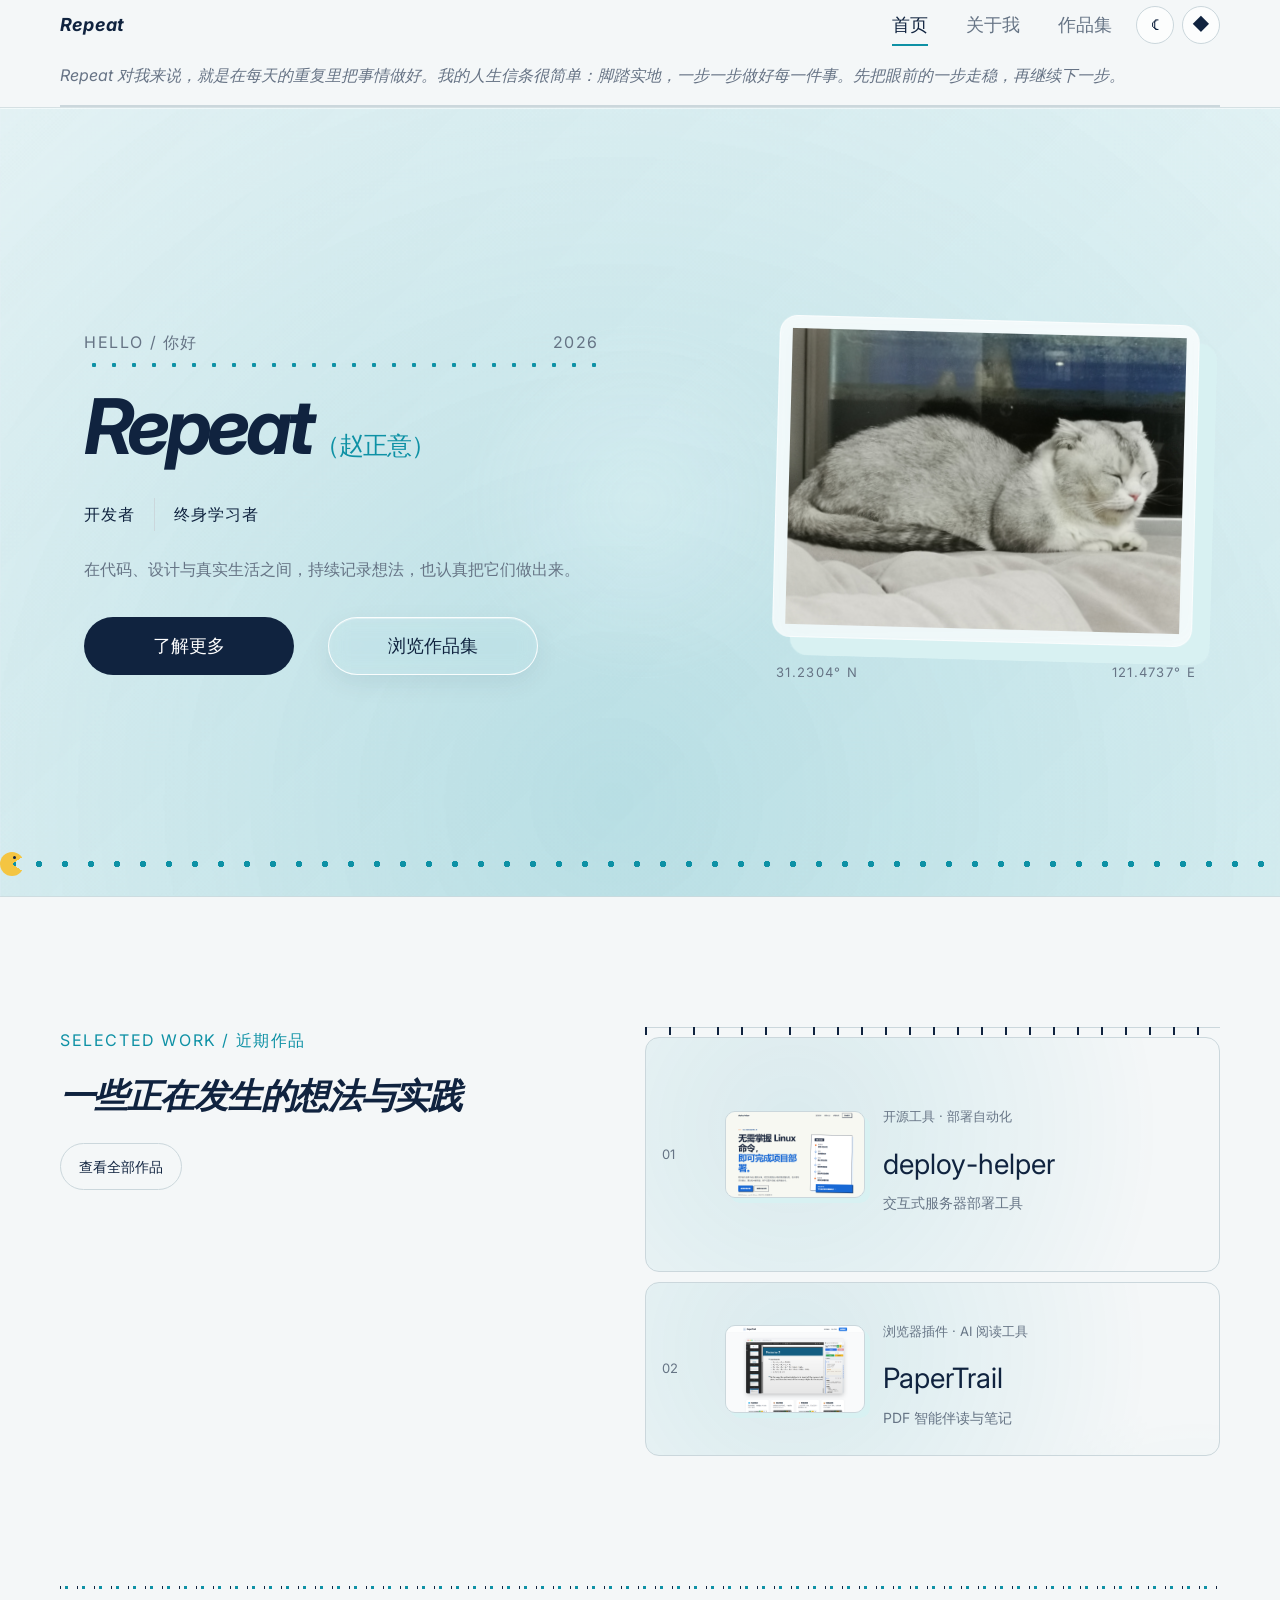
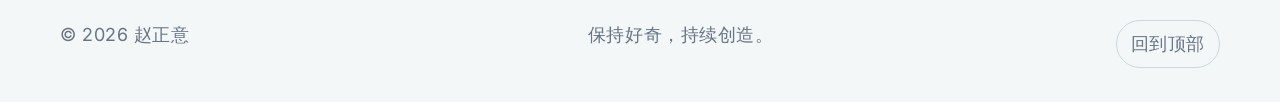
==== commit f7ec5017: "完善项目缩略图展示" ====
--- a/index.html
+++ b/index.html
@@ -69,6 +69,7 @@
       <div class="project-preview reveal" data-delay="1">
         <a class="preview-card preview-card-main" href="https://deploy-helper-zeta.vercel.app/" target="_blank" rel="noreferrer">
           <span class="preview-index">01</span>
+          <img class="preview-thumbnail" src="images/projects/deploy-helper.png" alt="deploy-helper 网站缩略图">
           <div>
             <p>开源工具 · 部署自动化</p>
             <h3>deploy-helper</h3>
@@ -77,6 +78,7 @@
         </a>
         <a class="preview-card" href="https://papertrail-virid.vercel.app/" target="_blank" rel="noreferrer">
           <span class="preview-index">02</span>
+          <img class="preview-thumbnail" src="images/projects/papertrail.png" alt="PaperTrail 网站缩略图">
           <div><p>浏览器插件 · AI 阅读工具</p><h3>PaperTrail</h3><span>PDF 智能伴读与笔记</span></div>
         </a>
       </div>
--- a/assets/css/style.css
+++ b/assets/css/style.css
@@ -134,10 +134,12 @@
 .section-heading h2, .sticky-heading h2, .contact h2 { margin: 0 0 28px; font-family: var(--display); font-size: clamp(42px, 5.2vw, 72px); font-weight: 400; line-height: 1.08; letter-spacing: -.045em; }
 .home-projects .section-heading h2 { font-size: clamp(22px, 3vw, 42px); font-style: italic; font-weight: 700; white-space: nowrap; }
 .project-preview { }
-.preview-card { display: grid; grid-template-columns: 45px 1fr; gap: 18px; align-items: center; min-height: 160px; margin-top: 10px; padding: 25px 16px; border: 1px solid var(--line); border-radius: 14px; transition: padding .25s ease, background .25s ease; }
+.preview-card { display: grid; grid-template-columns: 45px minmax(100px, 140px) minmax(0, 1fr); gap: 18px; align-items: center; min-height: 160px; margin-top: 10px; padding: 25px 16px; border: 1px solid var(--line); border-radius: 14px; transition: padding .25s ease, background .25s ease; }
 .preview-card:hover { padding-inline: 18px; background: var(--white); }
 .preview-card-main { min-height: 235px; }
 .preview-index, .preview-card p { color: var(--muted); font-family: var(--utility); font-size: 11px; }
+.preview-thumbnail { width: 100%; aspect-ratio: 16 / 10; border: 1px solid var(--line); border-radius: 10px; object-fit: cover; box-shadow: 5px 5px 0 var(--accent-light); transition: transform .3s ease, box-shadow .3s ease; }
+.preview-card:hover .preview-thumbnail { box-shadow: 7px 7px 0 var(--accent-light); transform: translateY(-2px) scale(1.02); }
 .preview-card h3 { margin: 2px 0; font-family: var(--display); font-size: clamp(23px, 3vw, 36px); font-weight: 400; }
 .preview-card div > span { color: var(--muted); font-size: 13px; }
 
@@ -246,6 +248,7 @@
 .modal-close:hover { border-color: var(--accent); color: var(--accent); transform: rotate(8deg); }
 .modal-preview { display: grid; align-content: space-between; padding: 34px; color: var(--ink); background: repeating-linear-gradient(135deg, var(--accent-light) 0 2px, var(--paper) 2px 22px); }
 .modal-preview span { font-size: 13px; letter-spacing: .1em; }.modal-preview strong { align-self: center; font-size: clamp(64px, 10vw, 112px); font-style: italic; line-height: 1; }
+.modal-thumbnail { width: 100%; aspect-ratio: 16 / 10; margin-block: 24px; border: 1px solid var(--line); border-radius: 12px; background: var(--white); object-fit: cover; box-shadow: 8px 8px 0 color-mix(in srgb, var(--accent) 28%, transparent); }
 .modal-content { align-self: center; padding: 60px 54px; }
 .modal-category { margin: 0 0 8px; color: var(--accent); font-size: 14px; }
 .modal-content h2 { margin: 0 0 22px; font-size: clamp(28px, 4vw, 42px); line-height: 1.15; }
@@ -490,6 +493,8 @@
 html[data-style="abstract"] .work-carousel,
 html[data-style="abstract"] .project-modal { border: 3px solid var(--ink); border-radius: 6px; background: var(--white); box-shadow: 6px 6px 0 var(--ink); }
 html[data-style="abstract"] .preview-card::before { display: none; }
+html[data-style="abstract"] .preview-thumbnail,
+html[data-style="abstract"] .modal-thumbnail { border: 3px solid var(--ink); border-radius: 4px; box-shadow: 6px 6px 0 var(--ink); }
 html[data-style="abstract"] .preview-card:hover,
 html[data-style="abstract"] .timeline-card:hover,
 html[data-style="abstract"] .interest-card.reveal.visible:hover,
@@ -554,6 +559,7 @@
   .brand { gap: 10px; }
   .brand, .brand-mark { font-size: 16px; }
   .hero h1 { font-size: 46px; }.eyebrow span:last-child { display: inline; }
+  .preview-card { grid-template-columns: 36px 92px minmax(0, 1fr); gap: 12px; }.preview-card h3 { font-size: 18px; }
   .role-list span { padding-inline: 10px; font-size: 15px; }
   .timeline::before { left: 10px; }
   .timeline li { min-height: 0; padding: 0 0 38px 42px; }.timeline li::before { top: 17px; left: 0; }.timeline li::after { top: 23px; left: 6px; }
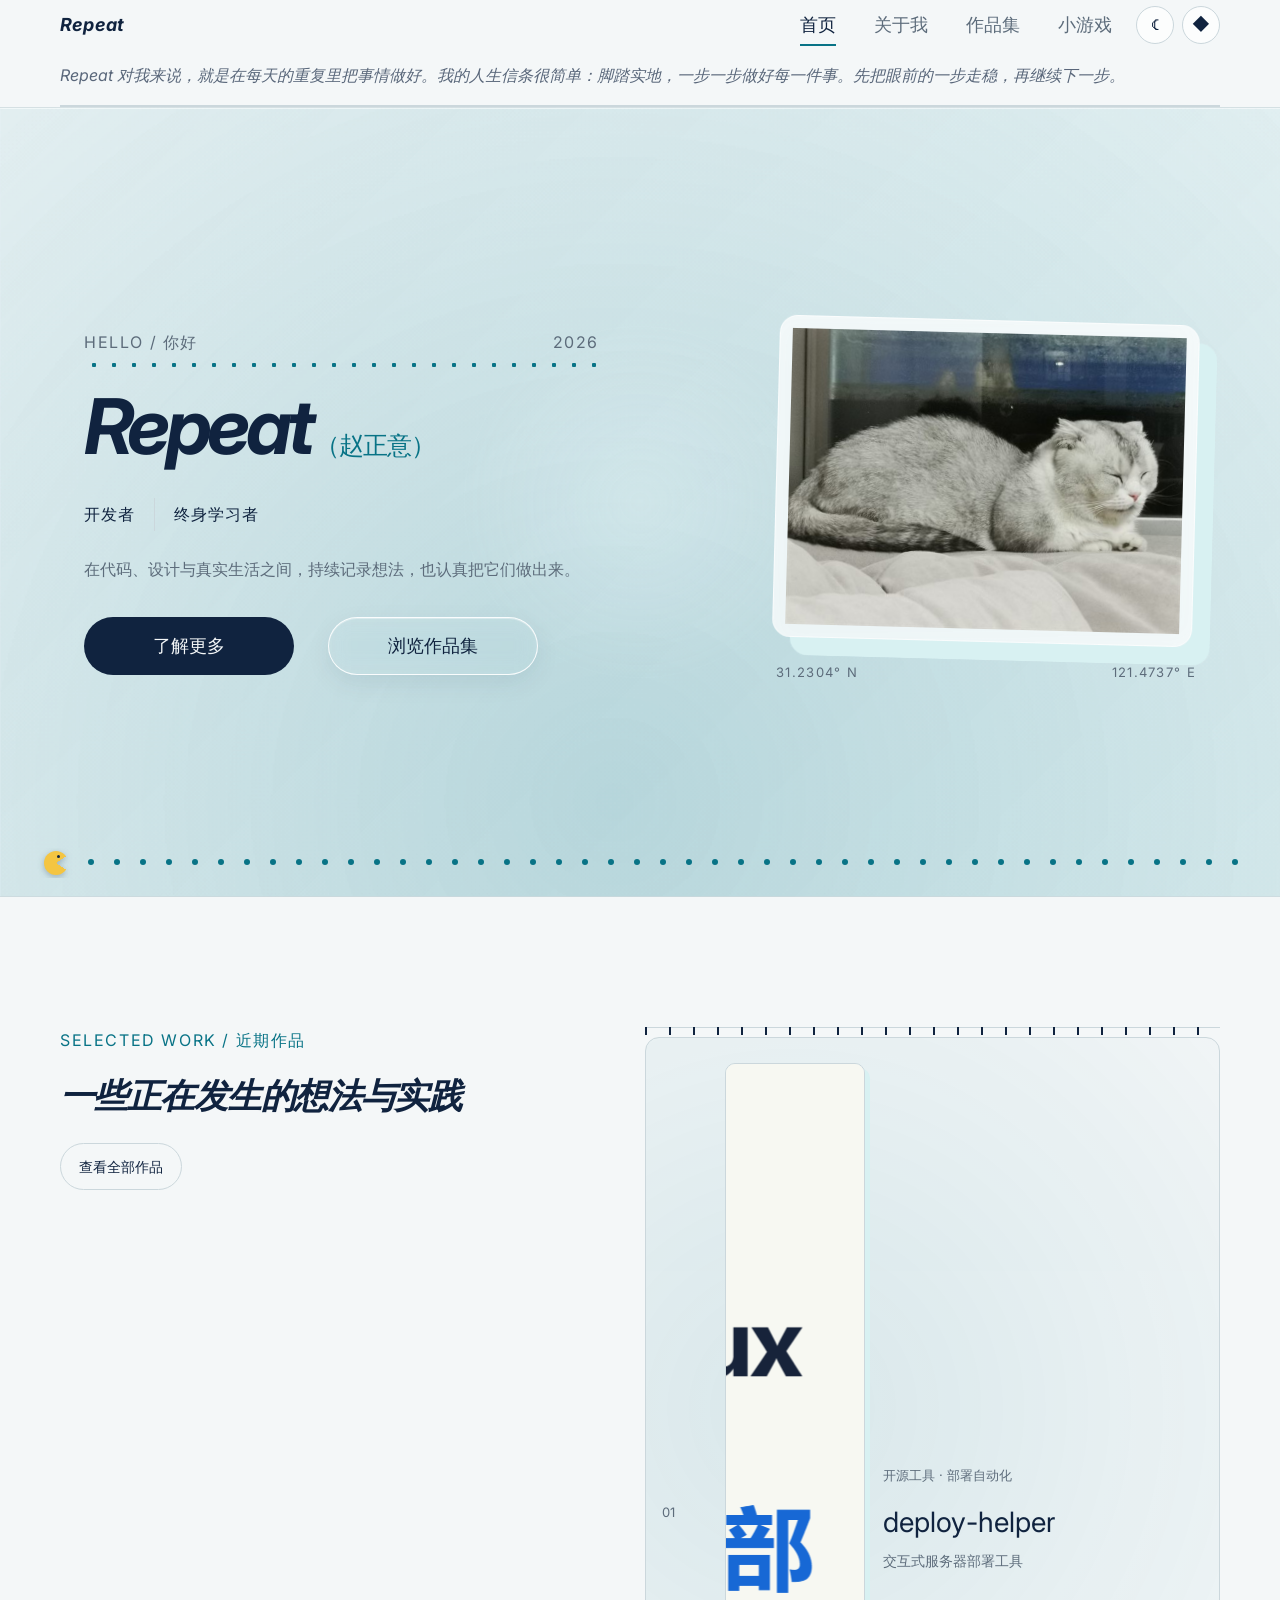
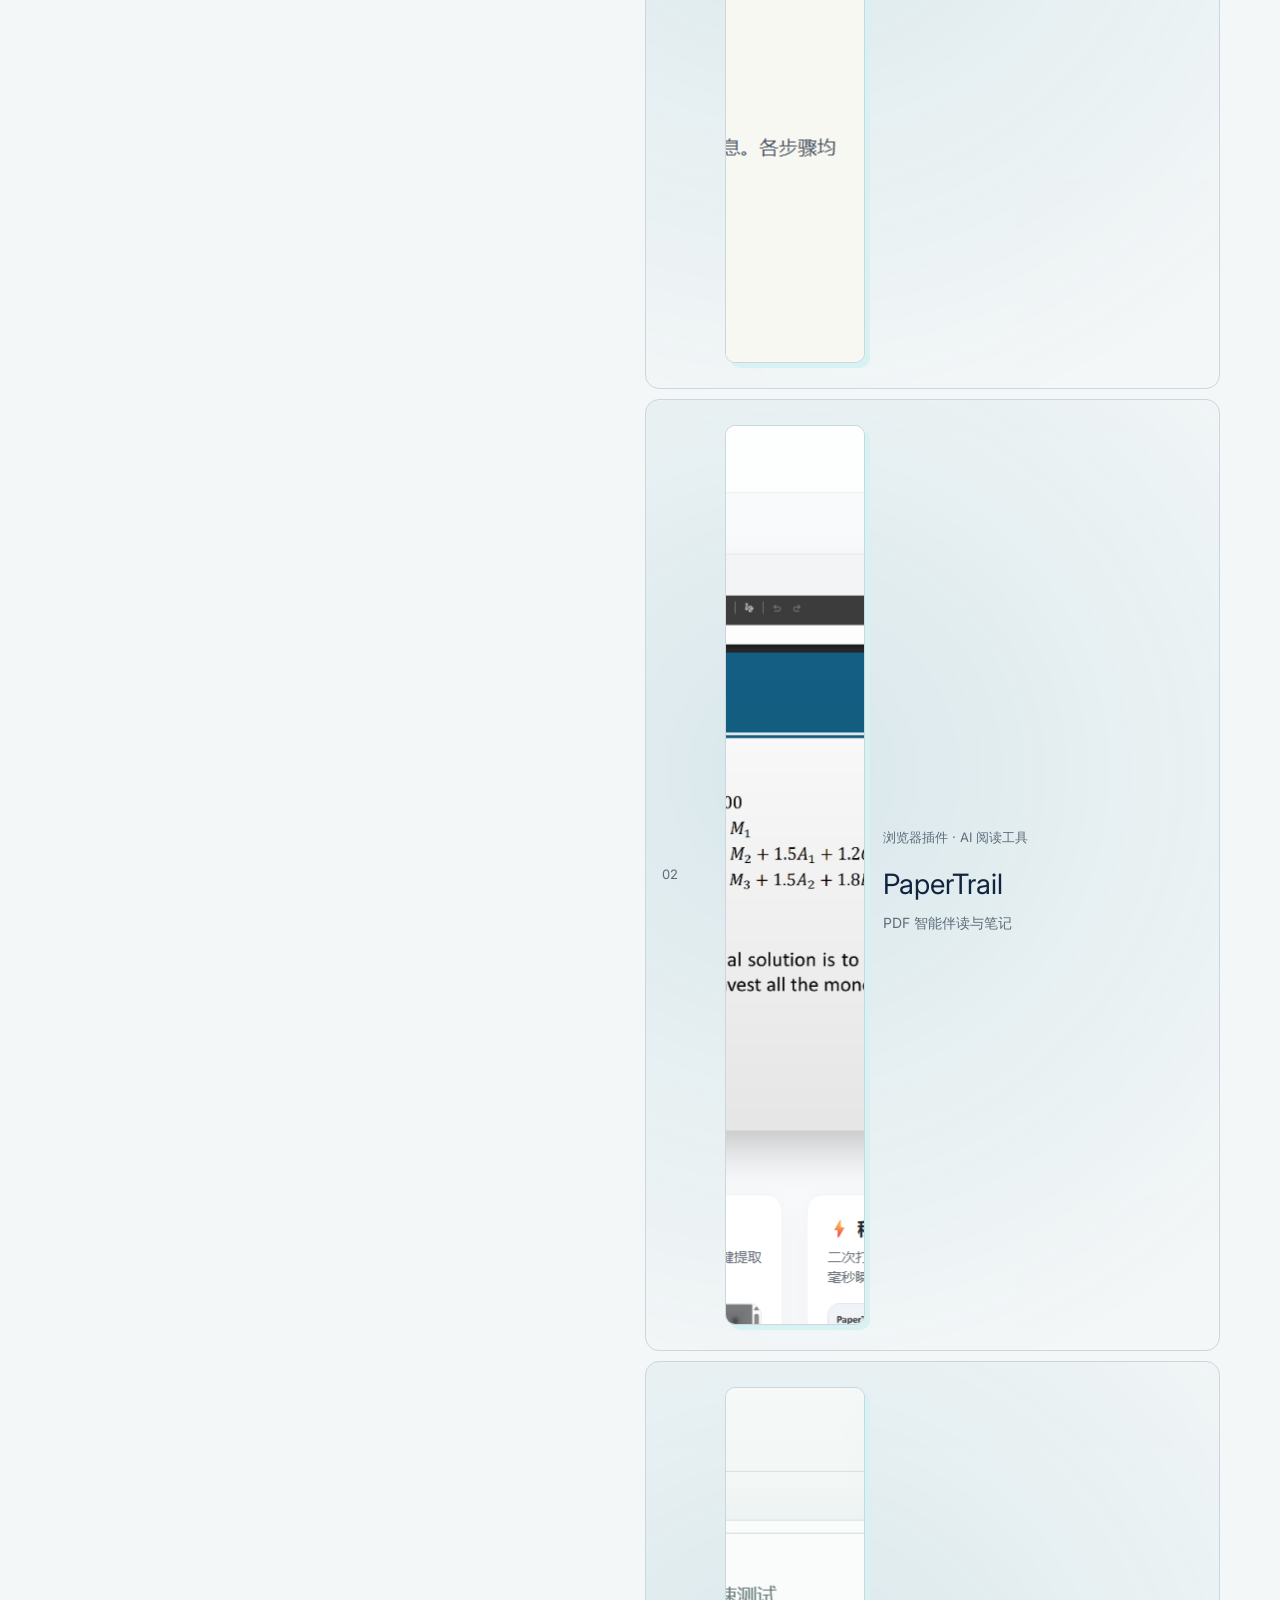
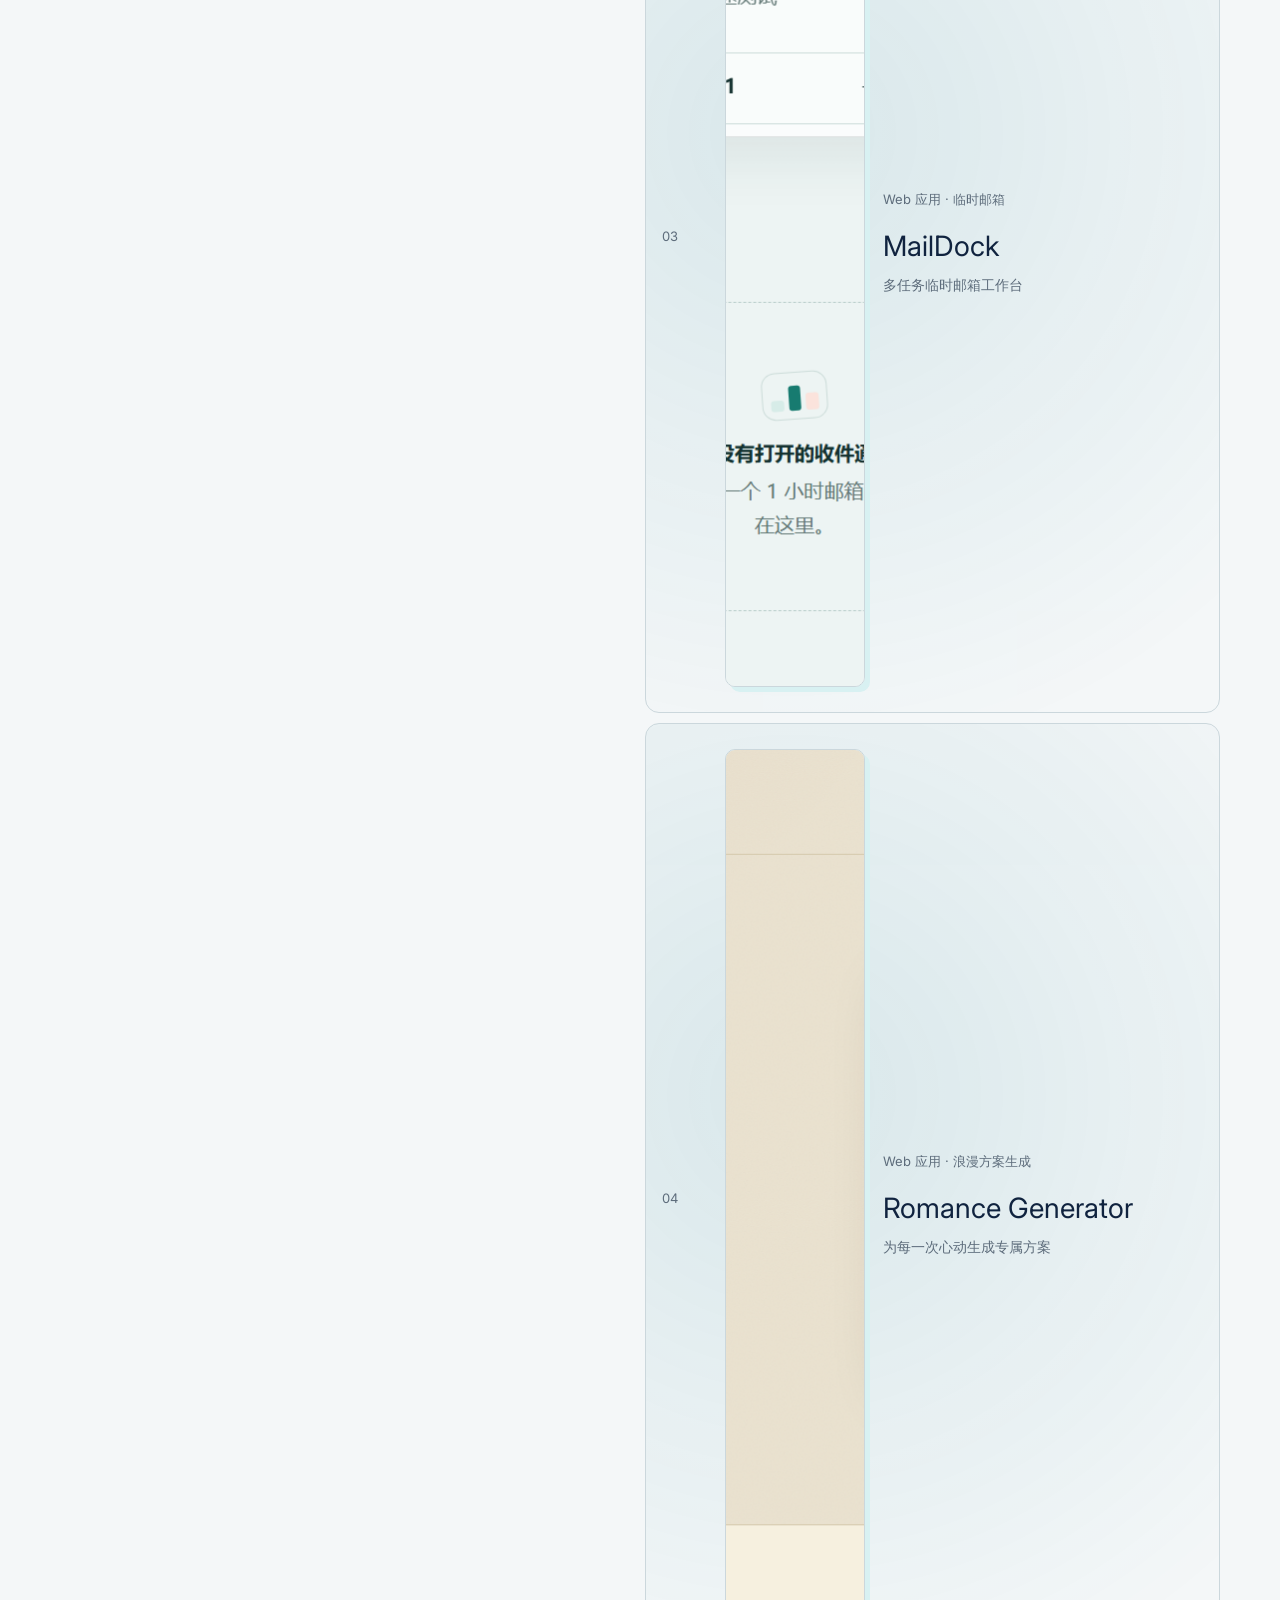
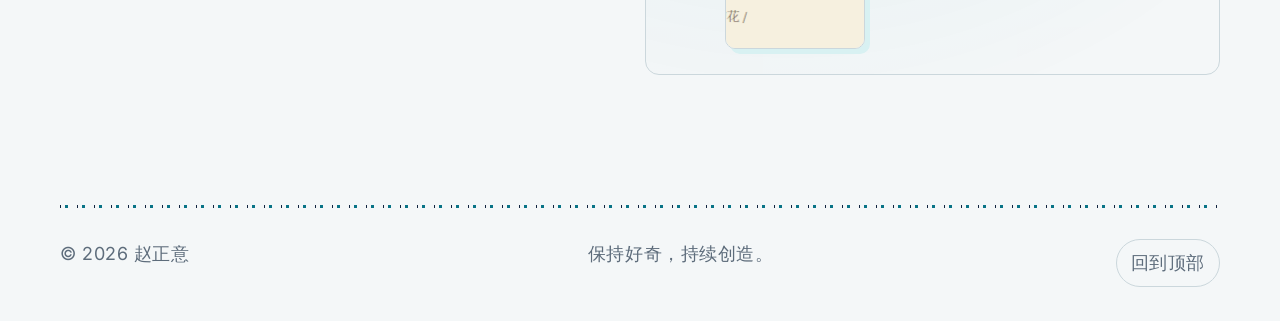
==== commit 3e96b768: "完善作品集、小游戏与网站视觉细节" ====
--- a/index.html
+++ b/index.html
@@ -5,11 +5,12 @@
   <meta name="viewport" content="width=device-width, initial-scale=1">
   <meta name="description" content="赵正意的个人网站，记录学习、创作与作品。">
   <title>赵正意｜个人网站</title>
-  <script>document.documentElement.dataset.theme=localStorage.getItem('theme')||(matchMedia('(prefers-color-scheme: dark)').matches?'dark':'light');document.documentElement.dataset.style=localStorage.getItem('site-style')||'classic';</script>
+  <script>(()=>{const root=document.documentElement;let theme;let style;try{theme=localStorage.getItem('theme');style=localStorage.getItem('site-style');}catch(error){}root.dataset.theme=theme||(matchMedia('(prefers-color-scheme: dark)').matches?'dark':'light');root.dataset.style=style||'classic';})();</script>
   <link rel="preconnect" href="https://fonts.googleapis.com">
   <link rel="preconnect" href="https://fonts.gstatic.com" crossorigin>
   <link href="https://fonts.googleapis.com/css2?family=Inter:wght@400;500;600;700&amp;display=swap" rel="stylesheet">
   <link rel="stylesheet" href="assets/css/style.css">
+  <link rel="icon" href="images/life-avatar-favicon.jpg" type="image/jpeg">
 </head>
 <body class="home-page">
   <a class="skip-link" href="#main">跳到主要内容</a>
@@ -22,8 +23,9 @@
         <a class="active" href="index.html" aria-current="page">首页</a>
         <a href="about.html">关于我</a>
         <a href="portfolio.html">作品集</a>
+        <a href="game.html">小游戏</a>
       </nav>
-      <div class="display-controls" aria-label="显示设置">
+      <div class="display-controls" role="group" aria-label="显示设置">
         <button class="theme-toggle" type="button" aria-label="切换深色模式" aria-pressed="false"><span aria-hidden="true">☾</span></button>
         <button class="style-toggle" type="button" aria-label="切换抽象派风格" aria-pressed="false" title="切换抽象派风格"><span aria-hidden="true">◆</span></button>
       </div>
@@ -49,14 +51,14 @@
 
       <div class="hero-portrait reveal" data-delay="1">
         <div class="portrait-frame">
-          <img class="life-photo" src="images/%E7%94%9F%E6%B4%BB%E5%A4%B4%E5%83%8F.jpg" alt="赵正意的生活头像">
+          <img class="life-photo" src="images/life-avatar-640.jpg" srcset="images/life-avatar-640.jpg 640w, images/life-avatar-1080.jpg 1080w" sizes="(max-width: 568px) calc(100vw - 48px), (max-width: 800px) 520px, 420px" width="640" height="480" alt="赵正意的生活头像" fetchpriority="high">
         </div>
         <div class="coordinate" aria-hidden="true">
           <span>31.2304° N</span><span>121.4737° E</span>
         </div>
       </div>
 
-      <div class="journey-line" aria-hidden="true"><span></span></div>
+      <div class="journey-line" aria-hidden="true"><span class="journey-pacman"></span></div>
     </section>
 
     <section class="home-projects section-shell" aria-labelledby="projects-title">
@@ -69,7 +71,7 @@
       <div class="project-preview reveal" data-delay="1">
         <a class="preview-card preview-card-main" href="https://deploy-helper-zeta.vercel.app/" target="_blank" rel="noreferrer">
           <span class="preview-index">01</span>
-          <img class="preview-thumbnail" src="images/projects/deploy-helper.png" alt="deploy-helper 网站缩略图">
+          <img class="preview-thumbnail" src="images/projects/deploy-helper.png" width="1440" height="900" alt="deploy-helper 网站缩略图" loading="lazy" decoding="async">
           <div>
             <p>开源工具 · 部署自动化</p>
             <h3>deploy-helper</h3>
@@ -78,8 +80,18 @@
         </a>
         <a class="preview-card" href="https://papertrail-virid.vercel.app/" target="_blank" rel="noreferrer">
           <span class="preview-index">02</span>
-          <img class="preview-thumbnail" src="images/projects/papertrail.png" alt="PaperTrail 网站缩略图">
+          <img class="preview-thumbnail" src="images/projects/papertrail.png" width="1440" height="900" alt="PaperTrail 网站缩略图" loading="lazy" decoding="async">
           <div><p>浏览器插件 · AI 阅读工具</p><h3>PaperTrail</h3><span>PDF 智能伴读与笔记</span></div>
+        </a>
+        <a class="preview-card" href="https://maildock-liard.vercel.app/" target="_blank" rel="noreferrer">
+          <span class="preview-index">03</span>
+          <img class="preview-thumbnail" src="images/projects/maildock.png" width="1440" height="900" alt="MailDock 网站缩略图" loading="lazy" decoding="async">
+          <div><p>Web 应用 · 临时邮箱</p><h3>MailDock</h3><span>多任务临时邮箱工作台</span></div>
+        </a>
+        <a class="preview-card" href="https://romancegenerator.vercel.app/" target="_blank" rel="noreferrer">
+          <span class="preview-index">04</span>
+          <img class="preview-thumbnail" src="images/projects/romance-generator.png" width="1440" height="900" alt="Romance Generator 网站缩略图" loading="lazy" decoding="async">
+          <div><p>Web 应用 · 浪漫方案生成</p><h3>Romance Generator</h3><span>为每一次心动生成专属方案</span></div>
         </a>
       </div>
     </section>
--- a/assets/css/style.css
+++ b/assets/css/style.css
@@ -1,9 +1,9 @@
 :root {
   --paper: #f4f7f8;
   --ink: #10233f;
-  --muted: #667485;
+  --muted: #5d6c7b;
   --line: #cbd7dc;
-  --accent: #0e91a5;
+  --accent: #087386;
   --accent-light: #d8f1f2;
   --white: #fff;
   --display: "Inter", -apple-system, BlinkMacSystemFont, "Segoe UI", "PingFang SC", "Microsoft YaHei", sans-serif;
@@ -30,7 +30,7 @@
   --ink: #151513;
   --muted: #5d584d;
   --line: #151513;
-  --accent: #f0531c;
+  --accent: #8f2f10;
   --accent-light: #f4c020;
   --white: #fffdf6;
   --display: "Microsoft YaHei", "PingFang SC", "Hiragino Sans GB", "Noto Sans CJK SC", sans-serif;
@@ -58,7 +58,7 @@
 button { font: inherit; }
 ::selection { color: var(--ink); background: var(--accent-light); }
 :focus-visible { outline: 3px solid var(--accent); outline-offset: 4px; }
-.skip-link { position: fixed; top: 12px; left: 12px; z-index: 99; padding: 8px 14px; background: var(--ink); color: white; transform: translateY(-150%); }
+.skip-link { position: fixed; top: 12px; left: 12px; z-index: 99; padding: 8px 14px; background: var(--ink); color: var(--paper); transform: translateY(-150%); }
 .skip-link:focus { transform: none; }
 .section-shell { width: var(--shell); margin-inline: auto; }
 
@@ -80,76 +80,80 @@
 .style-toggle:hover > span:first-child { transform: rotate(45deg); }
 .menu-button { display: none; border: 0; color: var(--ink); background: transparent; cursor: pointer; }
 
-.header-manifesto { flex-basis: 100%; margin: 0; padding: 12px 0 18px; font-size: clamp(14px, 1.35vw, 16px); font-style: italic; line-height: 1.7; opacity: .62; }
-
-.eyebrow, .section-kicker { margin: 0 0 24px; font-family: var(--utility); font-size: 12px; letter-spacing: .1em; }
-.eyebrow { display: flex; justify-content: space-between; max-width: 515px; padding-bottom: 12px; color: var(--muted); font-size: 17px; }
-.section-kicker { color: var(--accent); font-size: 17px; }
+.header-manifesto { flex-basis: 100%; margin: 0; padding: 12px 0 18px; font-size: clamp(14px, 1.35vw, 16px); font-style: italic; line-height: 1.7; opacity: .68; }
+
+.eyebrow, .section-kicker { margin: 0 0 24px; font-family: var(--utility); font-size: 16px; letter-spacing: .1em; }
+.eyebrow { display: flex; justify-content: space-between; max-width: 515px; padding-bottom: 12px; color: var(--muted); }
+.section-kicker { color: var(--accent); }
 .hero { position: relative; min-height: calc(100vh - 88px); display: grid; grid-template-columns: 1.08fr .82fr; gap: 9vw; align-items: center; padding-block: 80px; }
-.hero h1 { display: flex; align-items: baseline; margin: 0; font-family: var(--display); font-size: clamp(56px, 7vw, 100px); font-weight: 400; line-height: .95; letter-spacing: -.06em; white-space: nowrap; }
+.hero h1 { display: flex; align-items: baseline; margin: 0; font-family: var(--display); font-size: clamp(56px, 6vw, 80px); font-weight: 400; line-height: .95; letter-spacing: -.06em; white-space: nowrap; }
 .hero-repeat { color: var(--ink); font-style: italic; font-weight: 700; }
-.hero-name { margin-left: .18em; color: var(--accent); font-size: .34em; font-weight: 500; letter-spacing: -.04em; }
+.hero-name { margin-left: .18em; color: var(--accent); font-size: .32em; font-weight: 500; letter-spacing: -.04em; }
 .role-list { display: flex; gap: 0; margin: 34px 0 25px; }
-.role-list span { padding: 3px 19px; border-left: 1px solid var(--line); font-size: 17px; letter-spacing: .06em; }
+.role-list span { padding: 3px 19px; border-left: 1px solid var(--line); font-size: 16px; letter-spacing: .06em; }
 .role-list span:first-child { padding-left: 0; border-left: 0; }
-.hero-intro { max-width: 500px; color: var(--muted); font-size: 17px; }
+.hero-intro { max-width: 500px; color: var(--muted); font-size: 16px; }
 .hero-actions { display: flex; align-items: center; gap: 34px; margin-top: 35px; }
 .button { display: inline-flex; align-items: center; justify-content: center; min-width: 180px; padding: 16px 24px; border-radius: 999px; transition: transform .25s ease, background .25s ease; }
-.hero-actions .button, .hero-actions .text-link { font-size: 21px; }
+.hero-actions .button, .hero-actions .text-link { font-size: 18px; }
 .hero-actions .button, .hero-actions .text-link { width: 210px; min-width: 210px; height: 58px; padding: 0 24px; }
 .hero-actions .text-link { border-color: rgba(255,255,255,.9); color: var(--ink); background: rgba(255,255,255,.08); box-shadow: inset 0 1px 0 rgba(255,255,255,.35), 0 8px 24px rgba(16,35,63,.08); backdrop-filter: blur(10px); }
 .hero-actions .text-link:hover { border-color: #fff; color: var(--ink); background: rgba(255,255,255,.2); }
 .button:hover { transform: translateY(-3px); }
-.button-primary { background: var(--ink); color: white; }
+.button-primary { color: var(--paper); background: var(--ink); }
 .button-primary:hover { background: var(--accent); }
 .text-link { display: inline-flex; align-items: center; justify-content: center; padding: 11px 18px; border: 1px solid var(--line); border-radius: 999px; font-size: 14px; transition: color .2s ease, border-color .2s ease, background .2s ease, transform .2s ease; }
 .text-link:hover { border-color: var(--accent); color: var(--accent); background: var(--accent-light); transform: translateY(-2px); }
 .hero-portrait { justify-self: end; width: min(100%, 420px); }
 .portrait-frame { position: relative; padding: 12px; border-radius: 18px; background: var(--white); box-shadow: 18px 18px 0 var(--accent-light); transform: rotate(1.5deg); }
 .portrait-frame img { width: 100%; height: auto; object-fit: contain; }
-.coordinate { display: flex; justify-content: space-between; margin-top: 20px; color: var(--muted); font-family: var(--utility); font-size: 10px; letter-spacing: .1em; }
-.journey-line { position: absolute; bottom: 18px; left: 0; width: 100%; height: 28px; overflow: hidden; }
-.journey-line::before { content: ""; position: absolute; top: 9px; right: 0; left: 0; height: 10px; background: radial-gradient(circle, var(--accent) 0 3px, transparent 3.5px) left center / 26px 10px repeat-x; }
-.journey-line::after { content: ""; position: absolute; z-index: 1; top: 7px; left: 0; width: 0; height: 14px; background: var(--paper); animation: eat-dots 100s linear infinite; }
-.journey-line span { position: absolute; z-index: 2; top: 2px; left: 0; width: 24px; height: 24px; animation: pacman-travel 100s linear infinite; }
-.journey-line span::before { content: ""; position: absolute; inset: 0; border-radius: 50%; background: conic-gradient(#f4c542 0 56deg, transparent 56deg 124deg, #f4c542 124deg 360deg); animation: pacman-chomp .5s steps(2, end) infinite; }
-.journey-line span::after { content: ""; position: absolute; top: 4px; right: 8px; width: 3px; height: 3px; border-radius: 50%; background: var(--ink); }
+.coordinate { display: flex; justify-content: space-between; margin-top: 20px; color: var(--muted); font-family: var(--utility); font-size: 13px; letter-spacing: .1em; }
+.journey-line { position: absolute; z-index: 4; bottom: 18px; left: 0; width: 100%; height: 30px; overflow: hidden; pointer-events: none; }
+.journey-line::before { content: ""; position: absolute; top: 9px; right: 0; left: 0; height: 10px; background: radial-gradient(circle, var(--accent) 0 3px, transparent 3.5px) left center / 26px 10px repeat-x; animation: eat-dots 100s linear infinite; will-change: clip-path; }
+.journey-line.is-scripted::before { display: none; }
+.journey-dot { position: absolute; z-index: 1; top: 11px; width: 6px; height: 6px; border-radius: 50%; background: var(--accent); opacity: 1; transform: translateX(-50%) scale(1); transition: opacity .16s ease, transform .16s ease; }
+.journey-dot.eaten { opacity: 0; transform: translateX(-50%) scale(.2); }
+.journey-pacman { position: absolute; z-index: 4; top: 3px; left: 8px; display: block; width: 24px; height: 24px; opacity: 1; visibility: visible; filter: drop-shadow(0 2px 3px rgba(16,35,63,.28)); animation: pacman-travel 100s linear infinite; }
+.journey-line.is-scripted .journey-pacman { left: 8px; animation: none; will-change: transform; }
+.journey-pacman::before { content: ""; position: absolute; inset: 0; border-radius: 50%; background: conic-gradient(#f4c542 0 56deg, transparent 56deg 124deg, #f4c542 124deg 360deg); animation: pacman-chomp .5s steps(2, end) infinite; }
+.journey-pacman.is-confused::before { animation: pacman-chomp .5s steps(2, end) infinite, pacman-notice .65s ease-in-out; }
+.journey-pacman::after { content: ""; position: absolute; top: 4px; right: 8px; width: 3px; height: 3px; border-radius: 50%; background: #10233f; }
 @keyframes pacman-travel {
-  0% { left: 0; transform: scaleX(1); }
-  48% { left: calc(100% - 24px); transform: scaleX(1); }
-  50% { left: calc(100% - 24px); transform: scaleX(-1); }
-  98%, 100% { left: 0; transform: scaleX(-1); }
+  0% { left: 8px; transform: scaleX(1); }
+  48% { left: calc(100% - 32px); transform: scaleX(1); }
+  50% { left: calc(100% - 32px); transform: scaleX(-1); }
+  98%, 100% { left: 8px; transform: scaleX(-1); }
 }
 @keyframes eat-dots {
-  0% { left: 0; width: 0; }
-  48%, 49.9% { left: 0; width: 100%; }
-  50% { left: 100%; width: 0; }
-  98%, 100% { left: 0; width: 100%; }
+  0% { clip-path: inset(0 0 0 0); }
+  48%, 49.9% { clip-path: inset(0 0 0 100%); }
+  50%, 50.1% { clip-path: inset(0 0 0 0); }
+  98%, 99.9% { clip-path: inset(0 100% 0 0); }
+  100% { clip-path: inset(0 0 0 0); }
 }
 @keyframes pacman-chomp {
   50% { background: conic-gradient(#f4c542 0 78deg, transparent 78deg 102deg, #f4c542 102deg 360deg); }
 }
+@keyframes pacman-notice { 25% { transform: rotate(-16deg) scale(.92); } 55% { transform: rotate(13deg) scale(1.06); } 82% { transform: rotate(-7deg); } }
 
 .home-projects { display: grid; grid-template-columns: .95fr 1.05fr; gap: 5vw; padding-block: 130px; }
-.section-heading h2, .sticky-heading h2, .contact h2 { margin: 0 0 28px; font-family: var(--display); font-size: clamp(42px, 5.2vw, 72px); font-weight: 400; line-height: 1.08; letter-spacing: -.045em; }
-.home-projects .section-heading h2 { font-size: clamp(22px, 3vw, 42px); font-style: italic; font-weight: 700; white-space: nowrap; }
-.project-preview { }
+.section-heading h2, .sticky-heading h2, .contact h2 { margin: 0 0 28px; font-family: var(--display); font-size: clamp(32px, 4vw, 44px); font-weight: 400; line-height: 1.08; letter-spacing: -.045em; }
+.home-projects .section-heading h2 { font-size: clamp(26px, 2.7vw, 38px); font-style: italic; font-weight: 700; white-space: nowrap; }
 .preview-card { display: grid; grid-template-columns: 45px minmax(100px, 140px) minmax(0, 1fr); gap: 18px; align-items: center; min-height: 160px; margin-top: 10px; padding: 25px 16px; border: 1px solid var(--line); border-radius: 14px; transition: padding .25s ease, background .25s ease; }
 .preview-card:hover { padding-inline: 18px; background: var(--white); }
 .preview-card-main { min-height: 235px; }
-.preview-index, .preview-card p { color: var(--muted); font-family: var(--utility); font-size: 11px; }
+.preview-index, .preview-card p { color: var(--muted); font-family: var(--utility); font-size: 13px; }
 .preview-thumbnail { width: 100%; aspect-ratio: 16 / 10; border: 1px solid var(--line); border-radius: 10px; object-fit: cover; box-shadow: 5px 5px 0 var(--accent-light); transition: transform .3s ease, box-shadow .3s ease; }
 .preview-card:hover .preview-thumbnail { box-shadow: 7px 7px 0 var(--accent-light); transform: translateY(-2px) scale(1.02); }
-.preview-card h3 { margin: 2px 0; font-family: var(--display); font-size: clamp(23px, 3vw, 36px); font-weight: 400; }
-.preview-card div > span { color: var(--muted); font-size: 13px; }
+.preview-card h3 { margin: 2px 0; font-family: var(--display); font-size: clamp(22px, 2.5vw, 28px); font-weight: 400; }
+.preview-card div > span { color: var(--muted); font-size: 14px; }
 
 .about-hero { display: grid; grid-template-columns: 1.3fr .7fr; gap: 11vw; align-items: center; min-height: 700px; padding-block: 90px 120px; }
 .about-statement h1, .portfolio-header h1 { margin: 0 0 45px; max-width: 880px; font-family: var(--display); font-weight: 400; line-height: 1.02; letter-spacing: -.055em; }
-.about-statement h1 { font-size: clamp(46px, 5.5vw, 76px); }
-.portfolio-header h1 { font-size: clamp(46px, 5.5vw, 76px); }
+.about-statement h1, .portfolio-header h1 { font-size: clamp(40px, 4.8vw, 56px); }
 .about-statement .section-kicker { font-size: 17px; }
 .about-statement > p:not(.section-kicker) { max-width: 650px; color: var(--muted); }
-.about-statement .lead { color: var(--ink) !important; font-size: 20px; }
+.about-statement .lead { color: var(--ink) !important; font-size: 18px; }
 .profile-card { align-self: end; padding: 12px; border-radius: 18px; background: var(--white); box-shadow: 14px 14px 0 var(--accent-light); transform: rotate(1deg); transition: transform .25s ease, box-shadow .25s ease; }
 .profile-card:hover { box-shadow: 10px 12px 0 var(--accent-light), var(--shadow-soft); transform: rotate(.35deg) translateY(-3px); }
 .profile-card img { width: 100%; aspect-ratio: 1; object-fit: cover; }
@@ -159,7 +163,7 @@
 
 .timeline-section { padding-block: 140px; }
 .sticky-heading { margin-bottom: 70px; text-align: center; }
-.sticky-heading h2 { margin-inline: auto; font-size: clamp(32px, 4vw, 52px); white-space: nowrap; }
+.sticky-heading h2 { margin-inline: auto; font-size: clamp(32px, 4vw, 44px); white-space: nowrap; }
 .timeline { position: relative; width: min(920px, 100%); margin: 0 auto; padding: 0; list-style: none; }
 .timeline::before { content: ""; position: absolute; top: 14px; bottom: 14px; left: 13px; width: 2px; background: linear-gradient(180deg, var(--line) 0 38%, var(--accent) 48% 52%, var(--line) 62% 100%); background-size: 2px 300%; opacity: .85; animation: divider-flow-vertical 100s linear infinite; }
 .timeline li { position: relative; min-height: 190px; padding: 0 0 56px 62px; }
@@ -168,14 +172,13 @@
 .timeline li::after { content: ""; position: absolute; z-index: 2; top: 25px; left: 9px; width: 8px; height: 8px; border-radius: 50%; background: var(--accent); }
 .timeline-card { min-height: 170px; padding: 30px 36px; border: 1px solid var(--line); border-radius: 16px; background: var(--white); box-shadow: 0 10px 24px rgba(16, 35, 63, .09); transition: transform .25s ease, border-color .25s ease, box-shadow .25s ease; }
 .timeline-card:hover { border-color: color-mix(in srgb, var(--accent) 55%, var(--line)); box-shadow: var(--shadow-soft); transform: translateY(-3px); }
-.timeline time { display: block; margin: 6px 0 8px; color: var(--accent); font-family: var(--utility); font-size: 16px; font-weight: 600; }
-.timeline h3 { margin: 0; font-family: var(--display); font-size: 25px; font-weight: 700; }
+.timeline time { display: block; margin: 6px 0 8px; color: var(--accent); font-family: var(--utility); font-size: 15px; font-weight: 600; }
+.timeline h3 { margin: 0; font-family: var(--display); font-size: 22px; font-weight: 700; }
 .timeline p { max-width: 700px; margin: 0; color: var(--muted); font-weight: 700; }
-.timeline-card > span { display: inline-block; margin-top: 18px; padding: 3px 11px; border: 1px solid var(--accent); border-radius: 999px; color: var(--accent); font-size: 12px; }
 .timeline-item-compact { padding-left: 104px !important; }
 .timeline-item-compact .timeline-card { min-height: 0; margin-left: 18px; padding: 18px 24px; border-style: dashed; background: rgba(255,255,255,.5); box-shadow: none; }
 .timeline-item-compact .timeline-card::before { content: ""; position: absolute; top: 28px; left: 27px; width: 74px; height: 1px; background: repeating-linear-gradient(90deg, var(--accent) 0 5px, transparent 5px 10px); background-size: 20px 1px; animation: compact-connector 100s linear infinite; }
-.timeline-item-compact h3 { font-size: 19px; font-weight: 600; }
+.timeline-item-compact h3 { font-size: 18px; font-weight: 600; }
 .timeline-item-compact time { margin-block: 3px 5px; font-size: 14px; }
 .timeline-item-compact p { font-size: 14px; }
 @keyframes compact-connector { to { background-position: 400px 0; } }
@@ -185,10 +188,10 @@
 .interest-grid { display: grid; grid-template-columns: repeat(3, 1fr); gap: 18px; margin-top: 45px; }
 .interest-card { display: flex; flex-direction: column; width: 100%; min-height: 0; aspect-ratio: 1; padding: 30px 36px; border: 1px solid var(--line); border-radius: 16px; background: var(--white); box-shadow: 0 10px 24px rgba(16, 35, 63, .09); font-family: var(--body); transition: transform .25s ease, border-color .25s ease, box-shadow .25s ease; }
 .interest-card:hover { border-color: color-mix(in srgb, var(--accent) 55%, var(--line)); }
-.interest-card > span { color: var(--muted); font-family: var(--utility); font-size: 11px; }
-.interest-icon { margin: 50px 0 25px; color: var(--accent); font-family: var(--display); font-size: 50px; }
-.interest-card h3 { margin: 0 0 10px; font-family: var(--display); font-size: 30px; font-weight: 400; }
-.interest-card p { margin: 0; color: var(--muted); font-size: 14px; }
+.interest-card > span { color: var(--muted); font-family: var(--utility); font-size: 13px; }
+.interest-icon { margin: 50px 0 25px; color: var(--accent); font-family: var(--display); font-size: 42px; }
+.interest-card h3 { margin: 0 0 10px; font-family: var(--display); font-size: 23px; font-weight: 400; }
+.interest-card p { margin: 0; color: var(--muted); font-size: 15px; }
 
 .contact { display: grid; grid-template-columns: .8fr 1.2fr; gap: 10vw; padding-block: 130px; }
 .contact h2 span { color: var(--accent); }
@@ -205,13 +208,13 @@
 .portfolio-header { display: grid; grid-template-columns: 1fr .35fr; column-gap: 5vw; align-items: end; margin-bottom: 100px; }
 .portfolio-header .section-kicker { grid-column: 1 / -1; }
 .portfolio-header h1 { margin-bottom: 0; }
-.portfolio-header > p:last-child { padding-bottom: 12px; color: var(--muted); }
-.portfolio-grid { display: grid; grid-template-columns: repeat(3, 1fr); gap: 26px; }
-.work-card-wide { grid-column: auto; width: 100%; }
+.portfolio-header > p:last-child { padding-bottom: 12px; color: var(--muted); font-size: 16px; }
+.portfolio-grid { display: grid; grid-template-columns: repeat(2, minmax(0, 1fr)); gap: 70px 34px; }
 .work-card { min-width: 0; transition: transform .25s ease, filter .25s ease; }
 .work-card:hover { transform: translateY(-4px); filter: drop-shadow(0 14px 18px rgba(16, 35, 63, .09)); }
 .work-card:nth-child(2):hover { transform: translateY(-4px) rotate(.2deg); }
 .work-card:nth-child(3):hover { transform: translateY(-4px) rotate(-.2deg); }
+.work-card:nth-child(4):hover { transform: translateY(-4px) rotate(.15deg); }
 .work-carousel { position: relative; overflow: hidden; border: 1px solid var(--line); border-radius: 18px; background: var(--white); }
 .carousel-track { position: relative; aspect-ratio: 16 / 10; }
 .carousel-slide { position: absolute; inset: 0; width: 100%; padding: 0; border: 0; background: transparent; opacity: 0; pointer-events: none; cursor: zoom-in; transform: translateX(14px); transition: opacity .35s ease, transform .35s ease; }
@@ -220,8 +223,8 @@
 .project-screenshot { width: 100%; height: 100%; object-fit: cover; transition: transform .5s ease; }
 .carousel-slide:hover .project-screenshot { transform: scale(1.015); }
 .carousel-slide:hover .image-placeholder { transform: scale(1.015); }
-.carousel-control { position: absolute; z-index: 3; top: 50%; display: grid; place-items: center; width: 36px; height: 36px; padding: 0; border: 1px solid rgba(255,255,255,.72); border-radius: 50%; color: #fff; background: rgba(16,35,63,.62); cursor: pointer; transform: translateY(-50%); transition: background .2s ease, transform .2s ease; }
-.carousel-control:hover { background: var(--accent); transform: translateY(-50%) scale(1.05); }
+.carousel-control { position: absolute; z-index: 3; top: 50%; display: grid; place-items: center; width: 36px; height: 36px; padding: 0; border: 1px solid rgba(255,255,255,.82); border-radius: 50%; color: #fff; background: rgba(16,35,63,.72); cursor: pointer; transform: translateY(-50%); transition: background .2s ease, transform .2s ease; }
+.carousel-control:hover { color: var(--paper); background: var(--accent); transform: translateY(-50%) scale(1.05); }
 .carousel-prev { left: 12px; }.carousel-next { right: 12px; }
 .carousel-dots { position: absolute; z-index: 3; right: 0; bottom: 12px; left: 0; display: flex; justify-content: center; gap: 7px; }
 .carousel-dots button { width: 8px; height: 8px; padding: 0; border: 0; border-radius: 50%; background: rgba(255,255,255,.66); box-shadow: 0 0 0 1px rgba(16,35,63,.25); cursor: pointer; transition: width .2s ease, background .2s ease; }
@@ -230,8 +233,8 @@
 .image-placeholder { position: relative; display: grid; place-items: center; aspect-ratio: 16 / 10; overflow: hidden; color: var(--ink); background: repeating-linear-gradient(135deg, #d9eef0 0, #d9eef0 2px, #eaf6f6 2px, #eaf6f6 20px); transition: transform .5s ease; }
 .work-image:hover .image-placeholder { transform: scale(1.015); }
 .image-placeholder::before { content: ""; position: absolute; width: 33%; aspect-ratio: 1; border: 1px solid var(--accent); border-radius: 50%; }
-.image-placeholder span, .image-placeholder small { position: absolute; font-family: var(--utility); font-size: 10px; letter-spacing: .08em; }.image-placeholder span { top: 25px; left: 25px; }.image-placeholder small { right: 25px; bottom: 25px; }
-.image-placeholder strong { font-family: var(--display); font-size: clamp(70px, 11vw, 160px); font-weight: 400; }
+.image-placeholder span, .image-placeholder small { position: absolute; font-family: var(--utility); font-size: 12px; letter-spacing: .08em; }.image-placeholder span { top: 25px; left: 25px; }.image-placeholder small { right: 25px; bottom: 25px; }
+.image-placeholder strong { font-family: var(--display); font-size: clamp(56px, 8vw, 96px); font-weight: 400; }
 .image-placeholder.alternate { background: #dce5ef; }.image-placeholder.warm { background: #ece8de; }
 .image-placeholder.detail { background-image: radial-gradient(circle at 25% 30%, color-mix(in srgb, var(--accent) 34%, transparent), transparent 30%), repeating-linear-gradient(45deg, color-mix(in srgb, var(--line) 55%, transparent) 0 1px, transparent 1px 18px); }
 .work-meta { display: flex; justify-content: space-between; align-items: center; padding-top: 20px; }
@@ -318,6 +321,7 @@
 .work-card:nth-child(1) .work-meta { background-image: linear-gradient(90deg, var(--accent), transparent); background-size: 200% 2px; }
 .work-card:nth-child(2) .work-meta { background-image: radial-gradient(circle, var(--ink) 0 2px, transparent 2.5px); background-size: 21px 4px; }
 .work-card:nth-child(3) .work-meta { background-image: repeating-linear-gradient(90deg, var(--accent) 0 8px, transparent 8px 15px); background-size: auto 2px; }
+.work-card:nth-child(4) .work-meta { background-image: repeating-radial-gradient(circle at 4px 1px, var(--ink) 0 1px, transparent 1.5px 11px); background-size: 22px 3px; }
 .work-meta {
   background-position: 0 0; background-repeat: repeat-x;
   animation: divider-work 100s linear infinite;
@@ -347,27 +351,6 @@
 .reveal[data-delay="1"] { transition-delay: .12s; }.reveal[data-delay="2"] { transition-delay: .24s; }
 .reveal.visible { opacity: 1; transform: none; }
 .interest-card.reveal.visible:hover { z-index: 2; box-shadow: var(--shadow-soft); transform: translateY(-4px) scale(1.025); }
-
-/* Typography scale: based on the reference site's compact 15–56px hierarchy. */
-.eyebrow, .section-kicker { font-size: 16px; }
-.hero h1 { font-size: clamp(56px, 6vw, 80px); }
-.hero-name { font-size: .32em; }
-.role-list span, .hero-intro { font-size: 16px; }
-.hero-actions .button, .hero-actions .text-link { font-size: 18px; }
-.coordinate { font-size: 13px; }
-.section-heading h2, .sticky-heading h2, .contact h2 { font-size: clamp(32px, 4vw, 44px); }
-.home-projects .section-heading h2 { font-size: clamp(26px, 2.7vw, 38px); }
-.preview-index, .preview-card p { font-size: 13px; }
-.preview-card h3 { font-size: clamp(22px, 2.5vw, 28px); }
-.preview-card div > span { font-size: 14px; }
-.about-statement h1, .portfolio-header h1 { font-size: clamp(40px, 4.8vw, 56px); }
-.about-statement .lead { font-size: 18px; }
-.timeline h3 { font-size: 22px; }.timeline time { font-size: 15px; }
-.timeline-item-compact h3 { font-size: 18px; }.timeline-item-compact time, .timeline-item-compact p { font-size: 14px; }
-.interest-card > span { font-size: 13px; }.interest-icon { font-size: 42px; }.interest-card h3 { font-size: 23px; }.interest-card p { font-size: 15px; }
-.portfolio-header > p:last-child { font-size: 16px; }
-.image-placeholder span, .image-placeholder small { font-size: 12px; }
-.image-placeholder strong { font-size: clamp(56px, 8vw, 96px); }
 
 /* Home signature: layered light, cursor depth and restrained parallax. */
 .home-page .hero {
@@ -443,6 +426,65 @@
 html[data-theme="dark"] .image-placeholder.detail { background-image: radial-gradient(circle at 25% 30%, rgba(79,196,208,.24), transparent 30%), repeating-linear-gradient(45deg, rgba(168,181,192,.2) 0 1px, transparent 1px 18px); }
 html[data-theme="dark"] .home-page .hero::after { background: radial-gradient(circle 250px at var(--pointer-x) var(--pointer-y), rgba(113,222,226,.26), transparent 72%); }
 
+/* Bottle flip game */
+.game-page, .game-page button { font-family: var(--body); }
+.game-page main { overflow: clip; }
+.game-shell { padding-block: 56px 140px; }
+.game-toolbar { --game-status-size: 94px; position: sticky; z-index: 8; top: 8px; display: grid; grid-template-columns: minmax(0, 1fr) var(--game-status-size); align-items: stretch; gap: 14px; margin-bottom: 24px; }
+.game-hud { display: grid; grid-template-columns: repeat(3, 1fr); height: var(--game-status-size); border: 1px solid var(--line); border-radius: 18px; background: color-mix(in srgb, var(--paper) 88%, transparent); box-shadow: var(--shadow-soft); backdrop-filter: blur(14px); }
+.game-hud div { min-width: 0; padding: 16px 20px; border-left: 1px solid var(--line); }.game-hud div:first-child { border-left: 0; }
+.game-hud span { display: block; color: var(--muted); font-size: 14px; }.game-hud strong { display: block; overflow: hidden; margin-top: 3px; font-size: 22px; text-overflow: ellipsis; white-space: nowrap; }.game-hud strong span { display: inline; color: inherit; font-size: inherit; }
+.game-layout { display: grid; grid-template-columns: minmax(0, 1.5fr) minmax(280px, .62fr); gap: 26px; align-items: stretch; }
+.bottle-zone, .game-panel { border: 1px solid var(--line); border-radius: 20px; background: var(--white); box-shadow: 0 12px 28px rgba(16,35,63,.08); }
+.bottle-zone { position: relative; display: grid; grid-template-rows: auto minmax(0, 1fr); overflow: hidden; }
+.bottle-zone > header { display: flex; justify-content: space-between; gap: 30px; align-items: end; padding: 28px 30px 22px; border-bottom: 1px solid var(--line); }
+.bottle-zone h2, .game-panel h2 { margin: 2px 0 0; font-family: var(--display); font-size: 23px; }.bottle-zone header > p { max-width: 340px; margin: 0; color: var(--muted); font-size: 16px; text-align: right; }
+.game-label { margin: 0; color: var(--accent); font-family: var(--utility); font-size: 15px; font-weight: 600; letter-spacing: .08em; }
+.bottle-stage { position: relative; isolation: isolate; min-height: 540px; overflow: hidden; background: radial-gradient(circle at 50% 12%, color-mix(in srgb, var(--accent-light) 58%, transparent), transparent 38%), linear-gradient(180deg, color-mix(in srgb, var(--paper) 35%, transparent), color-mix(in srgb, var(--accent-light) 26%, transparent)); }
+.bottle-stage::before { content: ""; position: absolute; z-index: 0; inset: -24%; background: radial-gradient(circle at 24% 26%, color-mix(in srgb, var(--accent) 22%, transparent), transparent 25%), radial-gradient(circle at 76% 38%, rgba(132,109,224,.16), transparent 27%), radial-gradient(circle at 48% 82%, rgba(65,176,151,.18), transparent 24%); background-size: 170% 170%; opacity: .64; pointer-events: none; animation: game-stage-glow 22s ease-in-out infinite alternate; }
+.bottle-button { position: absolute; z-index: 1; width: 58px; height: 102px; padding: 0; border: 0; color: var(--ink); background: transparent; cursor: grab; translate: -50% 0; -webkit-tap-highlight-color: transparent; }
+.bottle-stage.is-reflowing .bottle-button { transition: left .24s ease, top .24s ease; }
+.bottle-button.is-tossing { z-index: 6; }
+.bottle-button:active { cursor: grabbing; }.bottle-button:focus-visible { outline-offset: -4px; }
+.bottle-object { position: absolute; z-index: 2; bottom: -20px; left: calc(50% - 41px); display: block; width: 82px; height: 148px; scale: .44; filter: drop-shadow(6px 9px 7px rgba(16,35,63,.16)); transform-origin: 50% 78%; }
+.bottle-button:hover .bottle-object { filter: drop-shadow(8px 12px 9px rgba(16,35,63,.22)); }
+.bottle-nipple { position: absolute; z-index: 3; top: 0; left: 25px; width: 32px; height: 29px; border: 2px solid var(--ink); border-radius: 50% 50% 35% 35%; background: #f1b8a8; clip-path: polygon(34% 0, 66% 0, 100% 100%, 0 100%); }
+.bottle-ring { position: absolute; z-index: 4; top: 25px; left: 12px; width: 58px; height: 22px; border: 2px solid var(--ink); border-radius: 8px; background: var(--accent); }
+.bottle-body { position: absolute; z-index: 2; right: 3px; bottom: 0; left: 3px; height: 108px; overflow: hidden; border: 2px solid var(--ink); border-radius: 15px 15px 23px 23px; background: color-mix(in srgb, var(--white) 82%, transparent); box-shadow: inset 8px 0 0 rgba(255,255,255,.18); }
+.bottle-milk { position: absolute; right: 4px; bottom: 4px; left: 4px; height: 60%; border-radius: 6px 6px 17px 17px; background: color-mix(in srgb, var(--accent-light) 72%, #fff); }
+.bottle-marks { position: absolute; z-index: 2; top: 18px; right: 9px; width: 17px; height: 66px; background: repeating-linear-gradient(180deg, var(--accent) 0 2px, transparent 2px 12px); opacity: .8; }
+.bottle-earning { position: absolute; z-index: 5; top: -8px; left: 50%; min-width: 62px; padding: 6px 10px; border: 1px solid var(--line); border-radius: 999px; background: var(--white); box-shadow: var(--shadow-soft); font-size: 15px; font-weight: 700; opacity: 0; pointer-events: none; transform: translate(-50%, 14px); }
+.bottle-earning.show { animation: bottle-earning 1.1s ease both; }.bottle-earning[data-outcome="inverted"] { color: var(--accent); }.bottle-earning[data-outcome="side"] { color: var(--muted); }
+.game-announcement { position: absolute; width: 1px; height: 1px; overflow: hidden; margin: -1px; padding: 0; border: 0; clip: rect(0 0 0 0); clip-path: inset(50%); white-space: nowrap; }
+.game-sidebar { display: grid; gap: 18px; }
+.game-panel { padding: 24px; }
+.game-panel > p:not(.game-label) { margin: 12px 0 22px; color: var(--muted); font-size: 16px; }
+.game-buy-button { display: flex; justify-content: space-between; align-items: center; width: 100%; min-height: 52px; padding: 0 17px; border: 1px solid var(--ink); border-radius: 999px; color: var(--paper); background: var(--ink); font-size: 16px; cursor: pointer; transition: color .2s ease, background .2s ease, transform .2s ease; }.game-buy-button:hover:not(:disabled) { color: var(--paper); background: var(--accent); transform: translateY(-2px); }.game-buy-button strong { font-size: 18px; }.game-buy-button strong span { color: inherit; }
+.talent-panel { display: grid; gap: 12px; }.talent-panel > h2 { margin-bottom: 7px; }
+.talent-card { position: relative; overflow: hidden; padding: 17px; border: 1px solid var(--line); border-radius: 15px; background: color-mix(in srgb, var(--paper) 42%, transparent); transition: border-color .2s ease, transform .2s ease; }.talent-card:hover { border-color: var(--accent); transform: translateY(-2px); }
+.talent-card::before { content: ""; position: absolute; top: 0; right: 0; left: 0; height: 4px; background: linear-gradient(90deg, #1f9d68, var(--accent), #75c98d, #1f9d68); background-size: 220% 100%; opacity: 0; transform: scaleX(0); transform-origin: left; transition: opacity .25s ease, transform .65s ease; }
+.talent-card.unlocked::before { opacity: 1; transform: scaleX(1); animation: talent-stripe-flow 8s linear infinite; }
+.talent-card::after { content: ""; position: absolute; top: 0; left: 0; width: 32%; height: 4px; background: rgba(255,255,255,.9); opacity: 0; transform: translateX(-150%); pointer-events: none; }
+.talent-card.just-unlocked::after { animation: talent-unlock-shine 1s ease-out both; }
+.talent-card > div { display: flex; align-items: center; gap: 10px; }.talent-card > div > span { color: var(--accent); font-size: 14px; }.talent-card h3 { margin: 0; font-family: var(--display); font-size: 20px; }.talent-card p { min-height: 50px; margin: 9px 0 14px; color: var(--muted); font-size: 15px; }
+.talent-card button { width: 100%; min-height: 42px; border: 1px solid var(--line); border-radius: 999px; color: var(--ink); background: var(--white); font-size: 15px; cursor: pointer; }.talent-card button:hover:not(:disabled) { border-color: var(--accent); color: var(--accent); }
+.talent-card.unlocked { border-color: var(--accent); background: var(--accent-light); }.talent-card.unlocked button { border-color: transparent; color: var(--accent); background: transparent; }
+.game-buy-button:disabled, .talent-card button:disabled { border-color: var(--line); color: var(--muted); background: color-mix(in srgb, var(--line) 24%, var(--paper)); cursor: not-allowed; box-shadow: none; }
+.game-reset { width: var(--game-status-size); height: var(--game-status-size); padding: 0 12px; border: 1px solid #0c573b; border-radius: 18px; color: #fff; background: #116b49; box-shadow: var(--shadow-soft); font-size: 14px; font-weight: 600; line-height: 1.35; cursor: pointer; }.game-reset:hover { border-color: #08452f; color: #fff; background: #0c573b; transform: translateY(-2px); }
+.game-stats { display: grid; grid-template-columns: repeat(4, 1fr); margin-top: 26px; overflow: hidden; border: 1px solid var(--line); border-radius: 18px; background: var(--white); }
+.game-stats div { display: flex; justify-content: space-between; align-items: center; min-height: 82px; padding: 18px 26px; border-left: 1px solid var(--line); }.game-stats div:first-child { border-left: 0; }.game-stats span { color: var(--muted); font-size: 16px; }.game-stats strong { font-size: 27px; }
+.combo-stat { transition: color .3s ease, background .3s ease; }.combo-stat strong { display: flex; align-items: baseline; gap: 8px; }.combo-stat strong span { color: inherit; font-size: inherit; }.combo-stat small { color: inherit; font-size: 14px; font-weight: 700; }
+.combo-stat[data-tier="1"] { color: var(--ink); background: var(--accent-light); }.combo-stat[data-tier="1"] > span { color: inherit; }
+.combo-stat[data-tier="2"] { color: #fff; background: #116b49; }.combo-stat[data-tier="2"] > span { color: inherit; }
+.combo-stat[data-tier="3"] { color: #151513; background: #f4c020; }.combo-stat[data-tier="3"] > span { color: inherit; }
+@keyframes bottle-earning { 0% { opacity: 0; transform: translate(-50%, 14px); } 25%, 70% { opacity: 1; transform: translate(-50%, 0); } 100% { opacity: 0; transform: translate(-50%, -18px); } }
+@keyframes game-stage-glow { 0% { background-position: 0% 20%; transform: translate3d(-2%, -1%, 0) scale(1); } 50% { background-position: 80% 60%; transform: translate3d(2%, 1%, 0) scale(1.04); } 100% { background-position: 25% 90%; transform: translate3d(-1%, 2%, 0) scale(1.02); } }
+@keyframes talent-stripe-flow { to { background-position: 220% 0; } }
+@keyframes talent-unlock-shine { 0% { opacity: 0; transform: translateX(-150%); } 22% { opacity: 1; } 100% { opacity: 0; transform: translateX(420%); } }
+
+html[data-theme="dark"] .bottle-body { box-shadow: inset 8px 0 0 rgba(255,255,255,.08); }
+html[data-theme="dark"] .bottle-milk { background: color-mix(in srgb, var(--accent-light) 74%, #dceff0); }
+
 /* Abstract industrial style: solid geometry, hard edges and offset shadows. */
 html[data-style="abstract"] body { position: relative; overflow-x: hidden; }
 html[data-style="abstract"] body::before,
@@ -456,8 +498,8 @@
 html[data-style="abstract"] .theme-toggle,
 html[data-style="abstract"] .style-toggle { border: 2px solid var(--ink); background: var(--white); box-shadow: 3px 3px 0 var(--ink); }
 html[data-style="abstract"] .theme-toggle:hover,
-html[data-style="abstract"] .style-toggle:hover { border-color: var(--ink); color: var(--ink); background: #f4c020; box-shadow: 5px 5px 0 var(--ink); transform: translate(-2px, -2px); }
-html[data-style="abstract"] .brand-mark { padding: 3px 9px; border: 2px solid var(--ink); background: #f4c020; box-shadow: 3px 3px 0 var(--ink); }
+html[data-style="abstract"] .style-toggle:hover { border-color: var(--ink); color: #151513; background: #f4c020; box-shadow: 5px 5px 0 var(--ink); transform: translate(-2px, -2px); }
+html[data-style="abstract"] .brand-mark { padding: 3px 9px; border: 2px solid var(--ink); color: #151513; background: #f4c020; box-shadow: 3px 3px 0 var(--ink); }
 html[data-style="abstract"] .site-nav a::after { height: 4px; background: #f0531c; }
 html[data-style="abstract"] .section-kicker { display: inline-block; padding: 4px 9px; border: 2px solid var(--ink); color: #151513; background: #f4c020; box-shadow: 3px 3px 0 var(--ink); }
 html[data-style="abstract"] .eyebrow { border-bottom: 2px dashed var(--ink); background-image: none; animation: none; }
@@ -483,10 +525,11 @@
 html[data-style="abstract"] .copy-button:hover,
 html[data-style="abstract"] .work-open:hover,
 html[data-style="abstract"] .work-visit:hover { border-color: var(--ink); color: #151513; background: #17a6bd; box-shadow: 6px 6px 0 var(--ink); transform: translate(-2px, -2px); }
-html[data-style="abstract"] .journey-line::before { top: 12px; height: 3px; background: var(--ink); }
-html[data-style="abstract"] .journey-line::after { display: none; }
-html[data-style="abstract"] .journey-line span::before { border: 2px solid var(--ink); border-radius: 0; background: #f0531c; clip-path: polygon(0 0, 100% 50%, 0 100%); animation: none; }
-html[data-style="abstract"] .journey-line span::after { display: none; }
+html[data-style="abstract"] .journey-line::before { top: 12px; height: 3px; background: var(--ink); animation: none; clip-path: none; }
+html[data-style="abstract"] .journey-dot { border: 1px solid #151513; border-radius: 2px; }
+html[data-style="abstract"] .journey-pacman::before { border: 2px solid #151513; border-radius: 50%; background: conic-gradient(#f4c020 0 56deg, transparent 56deg 124deg, #f4c020 124deg 360deg); clip-path: none; animation: pacman-chomp .5s steps(2, end) infinite; }
+html[data-style="abstract"] .journey-pacman.is-confused::before { animation: pacman-chomp .5s steps(2, end) infinite, pacman-notice .65s ease-in-out; }
+html[data-style="abstract"] .journey-pacman::after { display: block; background: #151513; }
 html[data-style="abstract"] .preview-card,
 html[data-style="abstract"] .timeline-card,
 html[data-style="abstract"] .interest-card,
@@ -529,6 +572,39 @@
 html[data-style="abstract"] .site-footer { border-top: 3px solid var(--ink); }
 html[data-style="abstract"] .contact-list div { border-bottom: 2px solid var(--ink); }
 html[data-style="abstract"] .modal-preview { color: #151513; background: #17a6bd; }
+html[data-style="abstract"] .game-hud,
+html[data-style="abstract"] .bottle-zone,
+html[data-style="abstract"] .game-panel,
+html[data-style="abstract"] .game-stats { border: 3px solid var(--ink); border-radius: 6px; background: var(--white); box-shadow: 6px 6px 0 var(--ink); backdrop-filter: none; }
+html[data-style="abstract"] .bottle-zone > header,
+html[data-style="abstract"] .game-announcement,
+html[data-style="abstract"] .game-hud div,
+html[data-style="abstract"] .game-stats div { border-color: var(--ink); }
+html[data-style="abstract"] .bottle-stage { background: #e7dfcc; background-image: none; }
+html[data-style="abstract"] .bottle-stage::before { display: none; }
+html[data-style="abstract"] .bottle-body,
+html[data-style="abstract"] .bottle-nipple,
+html[data-style="abstract"] .bottle-ring { border-width: 3px; border-color: #151513; border-radius: 4px; box-shadow: 4px 4px 0 #151513; }
+html[data-style="abstract"] .bottle-body { background: #fffdf6; }
+html[data-style="abstract"] .bottle-ring { background: #17a6bd; }
+html[data-style="abstract"] .bottle-milk { border-radius: 0; background: #f4c020; }
+html[data-style="abstract"] .bottle-marks { width: 14px; border-right: 3px dashed #151513; background: none; }
+html[data-style="abstract"] .bottle-earning { border: 2px solid var(--ink); border-radius: 4px; color: #151513; background: #fffdf6; box-shadow: 4px 4px 0 var(--ink); }
+html[data-style="abstract"] .talent-card { border: 2px solid var(--ink); border-radius: 4px; background: var(--white); box-shadow: 3px 3px 0 var(--ink); }
+html[data-style="abstract"] .talent-card.unlocked { color: #151513; background: #f4c020; }
+html[data-style="abstract"][data-theme="dark"] .talent-card:not(.unlocked) p { color: #fffdf6; }
+html[data-style="abstract"] .talent-card.unlocked p { color: #3f392c; }
+html[data-style="abstract"] .game-buy-button,
+html[data-style="abstract"] .talent-card button,
+html[data-style="abstract"] .game-reset { border: 2px solid var(--ink); color: #151513; background: #fffdf6; box-shadow: 3px 3px 0 var(--ink); }
+html[data-style="abstract"] .game-buy-button { background: #f4c020; }
+html[data-style="abstract"] .game-buy-button:hover:not(:disabled),
+html[data-style="abstract"] .talent-card button:hover:not(:disabled),
+html[data-style="abstract"] .game-reset:hover { border-color: var(--ink); color: #151513; background: #17a6bd; box-shadow: 6px 6px 0 var(--ink); transform: translate(-2px, -2px); }
+html[data-style="abstract"] .game-buy-button:disabled,
+html[data-style="abstract"] .talent-card button:disabled { border-color: #3f3b34; color: #3f3b34; background: #c9c1ae; box-shadow: none; }
+html[data-style="abstract"] .game-reset { border-color: var(--ink); color: #fff; background: #116b49; }
+html[data-style="abstract"] .game-reset:hover { border-color: var(--ink); color: #fff; background: #0c573b; }
 @keyframes abstract-shape { 0%, 100% { transform: rotate(0deg); } 50% { transform: rotate(12deg) translate(8px, -5px); } }
 
 @media (max-width: 800px) {
@@ -537,7 +613,7 @@
   .header-actions { gap: 10px; }
   .menu-button { display: block; }
   .site-nav { position: absolute; z-index: 10; top: 72px; right: 16px; left: 16px; display: none; flex-direction: column; gap: 0; padding: 14px 22px; background: var(--ink); box-shadow: 0 12px 30px rgba(16,35,63,.18); }
-  .site-nav.open { display: flex; }.site-nav a { padding: 12px 0; color: white; }.site-nav a.active { color: var(--accent-light); }
+  .site-nav.open { display: flex; }.site-nav a { padding: 12px 0; color: var(--paper); }.site-nav a.active { color: var(--accent-light); }
   .hero { grid-template-columns: 1fr; gap: 60px; min-height: auto; padding-block: 70px 100px; }
   .home-page .hero { width: 100%; min-height: calc(100svh - 110px); padding-inline: 24px; border-radius: 0; }
   .hero h1 { font-size: clamp(54px, 17vw, 82px); }.hero-portrait { justify-self: center; width: min(100%, 520px); }
@@ -549,10 +625,16 @@
   .portfolio-header h1 { font-size: clamp(40px, 11vw, 60px); }
   .interests { padding-block: 90px; }.interests .section-heading { display: block; }.interest-grid { grid-template-columns: 1fr; }.interest-card { justify-self: center; width: min(100%, 360px); min-height: 0; }.interest-icon { margin-top: 30px; }
   .portfolio-header { grid-template-columns: 1fr; margin-bottom: 70px; }.portfolio-header > p:last-child { max-width: 450px; margin-top: 30px; }
-  .portfolio-grid { grid-template-columns: 1fr; gap: 70px; }.work-card-wide { grid-column: auto; width: 100%; }
+  .portfolio-grid { grid-template-columns: 1fr; gap: 70px; }
   .modal-shell { grid-template-columns: 1fr; }
   .modal-preview { min-height: 230px; }
   .modal-content { padding: 38px 28px; }
+  .game-layout { grid-template-columns: 1fr; }
+  .game-toolbar { --game-status-size: 88px; gap: 12px; }
+  .game-hud { grid-template-columns: repeat(3, 1fr); }
+  .game-hud div { padding: 13px 16px; }
+  .game-sidebar { grid-template-columns: repeat(2, minmax(0, 1fr)); }
+  .bottle-stage { min-height: 480px; }
 }
 
 @media (max-width: 480px) {
@@ -570,6 +652,14 @@
   .contact-list div { grid-template-columns: 85px 1fr; }.contact-list dd { font-size: 16px; overflow-wrap: anywhere; }
   .carousel-control { width: 32px; height: 32px; }
   .modal-preview { min-height: 190px; padding: 26px; }
+  .game-toolbar { --game-status-size: 76px; gap: 8px; }
+  .game-hud div { padding: 8px 6px; }.game-hud span { white-space: nowrap; }.game-hud strong { font-size: 19px; }
+  .game-reset { padding-inline: 8px; border-radius: 16px; font-size: 14px; }
+  .bottle-zone > header { display: block; padding: 22px; }.bottle-zone header > p { margin-top: 10px; text-align: left; }
+  .bottle-stage { min-height: 430px; }
+  .bottle-button { width: 50px; height: 88px; }.bottle-object { bottom: -24px; scale: .38; transform-origin: 50% 78%; }
+  .game-sidebar { grid-template-columns: 1fr; }
+  .game-stats { grid-template-columns: repeat(2, 1fr); }.game-stats div { min-height: 68px; padding: 13px; }.game-stats div:nth-child(3) { border-top: 1px solid var(--line); border-left: 0; }.game-stats div:nth-child(4) { border-top: 1px solid var(--line); }.game-stats strong { font-size: 22px; }
   .site-footer { grid-template-columns: 1fr auto; }.site-footer p:nth-child(2) { display: none; }
 }
 
@@ -577,6 +667,5 @@
   html { scroll-behavior: auto; }
   *, *::before, *::after { animation-duration: .01ms !important; animation-iteration-count: 1 !important; transition-duration: .01ms !important; }
   .reveal { opacity: 1; transform: none; }
-  .journey-line::after { display: none; }
-  .journey-line span { left: 0; transform: none; }
-}
+  .journey-pacman { left: 8px; transform: none; }
+}
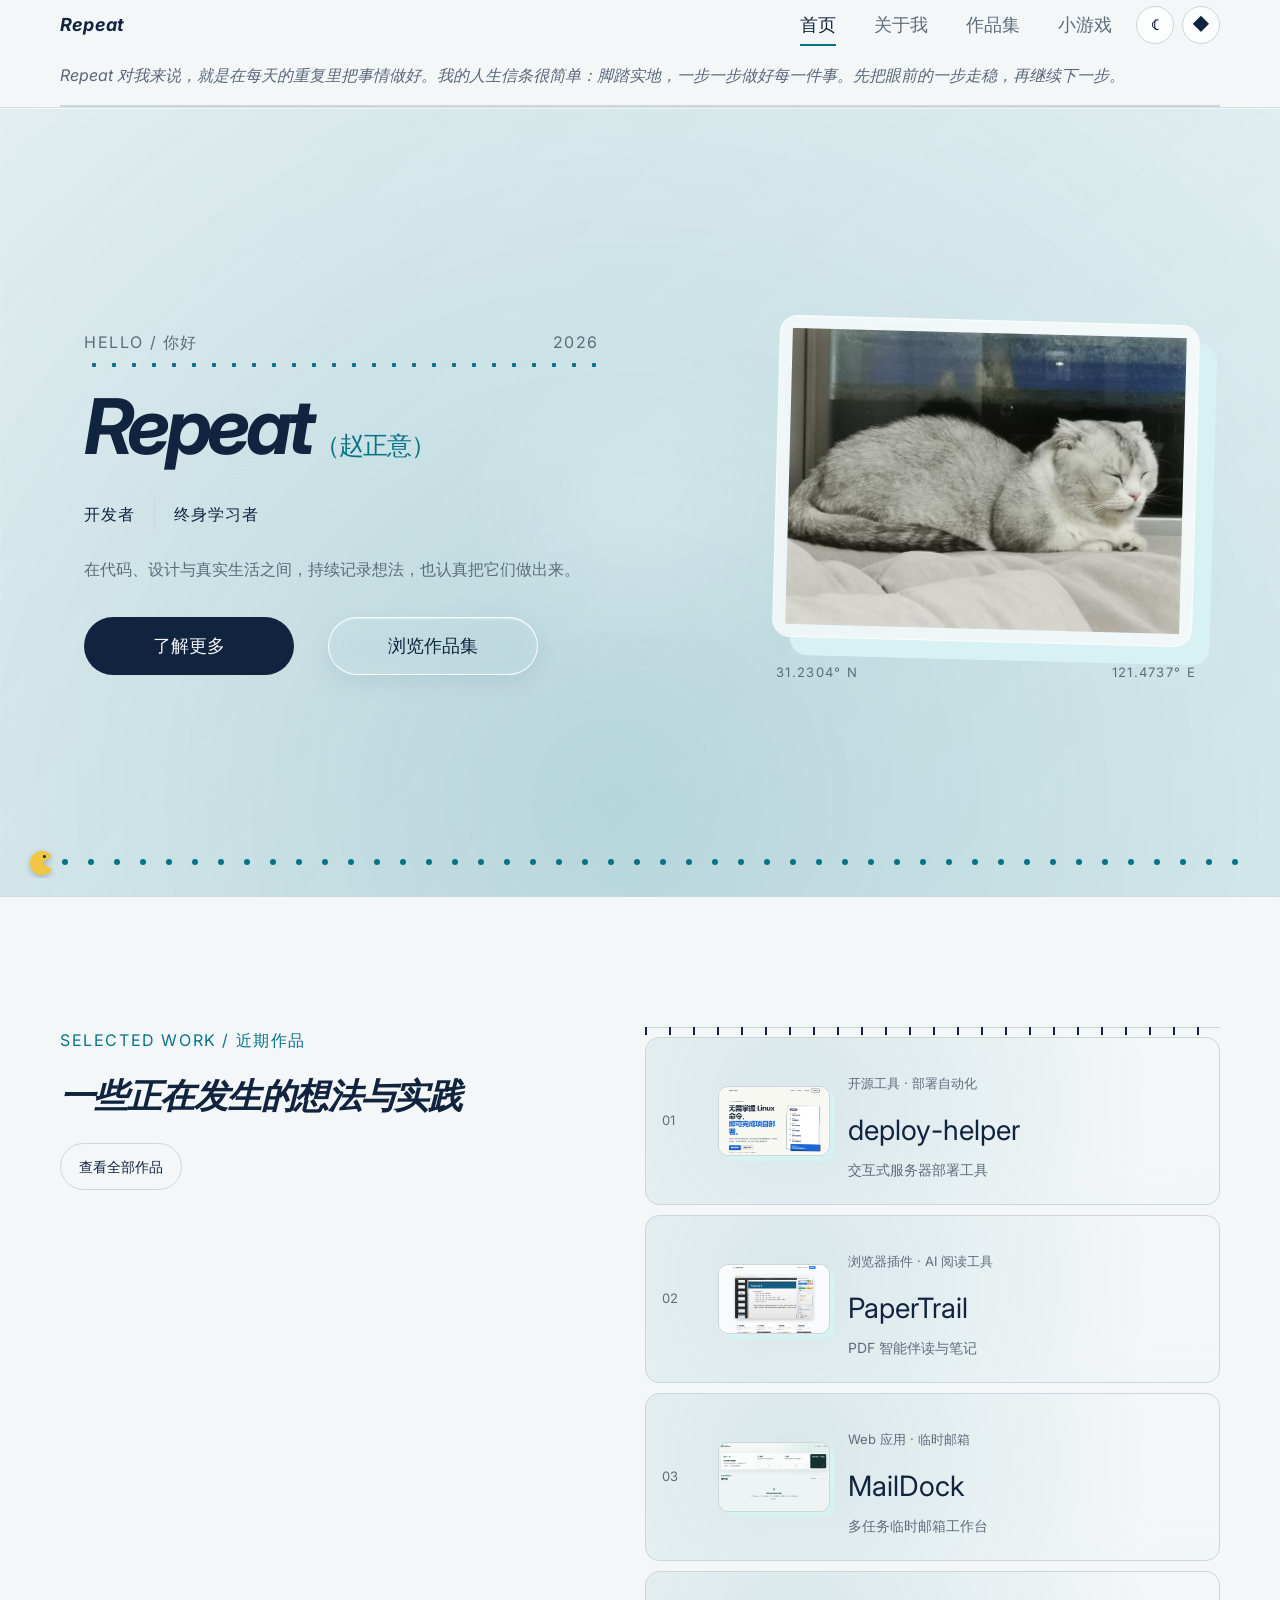
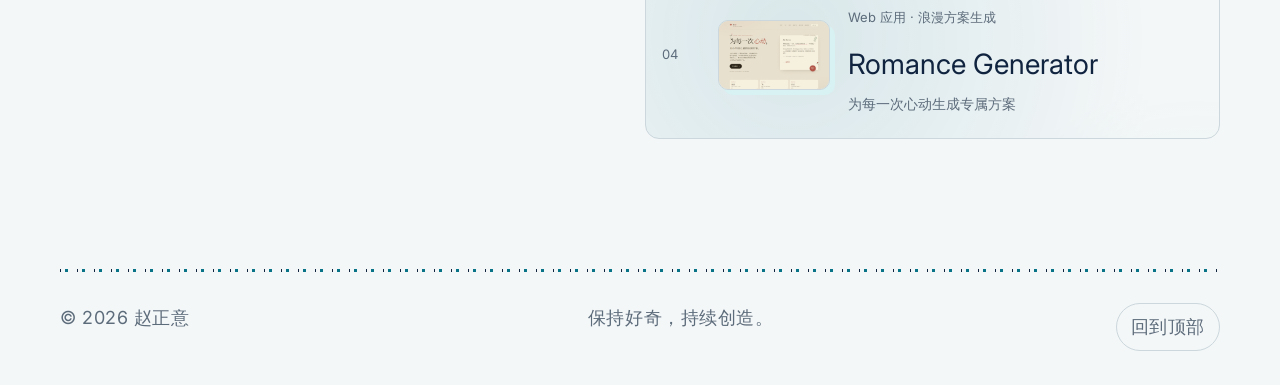
==== commit 46eb4957: "修复页面图片与响应式布局" ====
--- a/index.html
+++ b/index.html
@@ -5,11 +5,11 @@
   <meta name="viewport" content="width=device-width, initial-scale=1">
   <meta name="description" content="赵正意的个人网站，记录学习、创作与作品。">
   <title>赵正意｜个人网站</title>
-  <script>(()=>{const root=document.documentElement;let theme;let style;try{theme=localStorage.getItem('theme');style=localStorage.getItem('site-style');}catch(error){}root.dataset.theme=theme||(matchMedia('(prefers-color-scheme: dark)').matches?'dark':'light');root.dataset.style=style||'classic';})();</script>
+  <script>(()=>{const root=document.documentElement;root.classList.add('js');let theme;let style;try{theme=localStorage.getItem('theme');style=localStorage.getItem('site-style');}catch(error){}root.dataset.theme=theme||(matchMedia('(prefers-color-scheme: dark)').matches?'dark':'light');root.dataset.style=style||'classic';})();</script>
   <link rel="preconnect" href="https://fonts.googleapis.com">
   <link rel="preconnect" href="https://fonts.gstatic.com" crossorigin>
   <link href="https://fonts.googleapis.com/css2?family=Inter:wght@400;500;600;700&amp;display=swap" rel="stylesheet">
-  <link rel="stylesheet" href="assets/css/style.css">
+  <link rel="stylesheet" href="assets/css/style.css?v=20260826.2">
   <link rel="icon" href="images/life-avatar-favicon.jpg" type="image/jpeg">
 </head>
 <body class="home-page">
@@ -102,6 +102,6 @@
     <p>保持好奇，持续创造。</p>
     <a href="#main">回到顶部</a>
   </footer>
-  <script src="assets/js/main.js"></script>
+  <script src="assets/js/main.js?v=20260826.2"></script>
 </body>
 </html>
--- a/assets/css/style.css
+++ b/assets/css/style.css
@@ -139,11 +139,11 @@
 .home-projects { display: grid; grid-template-columns: .95fr 1.05fr; gap: 5vw; padding-block: 130px; }
 .section-heading h2, .sticky-heading h2, .contact h2 { margin: 0 0 28px; font-family: var(--display); font-size: clamp(32px, 4vw, 44px); font-weight: 400; line-height: 1.08; letter-spacing: -.045em; }
 .home-projects .section-heading h2 { font-size: clamp(26px, 2.7vw, 38px); font-style: italic; font-weight: 700; white-space: nowrap; }
-.preview-card { display: grid; grid-template-columns: 45px minmax(100px, 140px) minmax(0, 1fr); gap: 18px; align-items: center; min-height: 160px; margin-top: 10px; padding: 25px 16px; border: 1px solid var(--line); border-radius: 14px; transition: padding .25s ease, background .25s ease; }
+.preview-card { display: grid; grid-template-columns: 38px minmax(88px, 112px) minmax(0, 1fr); gap: 18px; align-items: center; min-height: 150px; margin-top: 10px; padding: 22px 16px; border: 1px solid var(--line); border-radius: 14px; transition: padding .25s ease, background .25s ease; }
 .preview-card:hover { padding-inline: 18px; background: var(--white); }
-.preview-card-main { min-height: 235px; }
+.preview-card-main { min-height: 150px; }
 .preview-index, .preview-card p { color: var(--muted); font-family: var(--utility); font-size: 13px; }
-.preview-thumbnail { width: 100%; aspect-ratio: 16 / 10; border: 1px solid var(--line); border-radius: 10px; object-fit: cover; box-shadow: 5px 5px 0 var(--accent-light); transition: transform .3s ease, box-shadow .3s ease; }
+.preview-thumbnail { width: 100%; height: auto; aspect-ratio: 16 / 10; border: 1px solid var(--line); border-radius: 10px; object-fit: cover; box-shadow: 5px 5px 0 var(--accent-light); transition: transform .3s ease, box-shadow .3s ease; }
 .preview-card:hover .preview-thumbnail { box-shadow: 7px 7px 0 var(--accent-light); transform: translateY(-2px) scale(1.02); }
 .preview-card h3 { margin: 2px 0; font-family: var(--display); font-size: clamp(22px, 2.5vw, 28px); font-weight: 400; }
 .preview-card div > span { color: var(--muted); font-size: 14px; }
@@ -154,9 +154,9 @@
 .about-statement .section-kicker { font-size: 17px; }
 .about-statement > p:not(.section-kicker) { max-width: 650px; color: var(--muted); }
 .about-statement .lead { color: var(--ink) !important; font-size: 18px; }
-.profile-card { align-self: end; padding: 12px; border-radius: 18px; background: var(--white); box-shadow: 14px 14px 0 var(--accent-light); transform: rotate(1deg); transition: transform .25s ease, box-shadow .25s ease; }
+.profile-card { align-self: end; justify-self: end; width: min(100%, 360px); overflow: hidden; padding: 12px; border-radius: 18px; background: var(--white); box-shadow: 14px 14px 0 var(--accent-light); transform: rotate(1deg); transition: transform .25s ease, box-shadow .25s ease; }
 .profile-card:hover { box-shadow: 10px 12px 0 var(--accent-light), var(--shadow-soft); transform: rotate(.35deg) translateY(-3px); }
-.profile-card img { width: 100%; aspect-ratio: 1; object-fit: cover; }
+.profile-card img { width: 100%; height: auto; aspect-ratio: 5 / 7; object-fit: cover; }
 .profile-card .id-photo { object-position: center 28%; }
 .profile-card div { display: flex; justify-content: space-between; align-items: baseline; padding: 10px 7px 3px; }
 .profile-card p { margin: 0; color: var(--muted); font-size: 15px; }.profile-card strong { font-size: 16px; }
@@ -204,12 +204,12 @@
 .toast { position: fixed; z-index: 100; right: 24px; bottom: 24px; max-width: min(360px, calc(100% - 48px)); padding: 12px 18px; border: 1px solid var(--line); border-radius: 999px; color: var(--paper); background: var(--ink); box-shadow: var(--shadow-soft); opacity: 0; pointer-events: none; transform: translateY(14px); transition: opacity .25s ease, transform .25s ease; }
 .toast.show { opacity: 1; transform: none; }
 
-.portfolio-main { padding-block: 90px 140px; }
+.portfolio-main { width: min(100% - 48px, 1440px); padding-block: 90px 140px; }
 .portfolio-header { display: grid; grid-template-columns: 1fr .35fr; column-gap: 5vw; align-items: end; margin-bottom: 100px; }
 .portfolio-header .section-kicker { grid-column: 1 / -1; }
 .portfolio-header h1 { margin-bottom: 0; }
 .portfolio-header > p:last-child { padding-bottom: 12px; color: var(--muted); font-size: 16px; }
-.portfolio-grid { display: grid; grid-template-columns: repeat(2, minmax(0, 1fr)); gap: 70px 34px; }
+.portfolio-grid { display: grid; grid-template-columns: repeat(auto-fit, minmax(250px, 1fr)); gap: 44px 24px; }
 .work-card { min-width: 0; transition: transform .25s ease, filter .25s ease; }
 .work-card:hover { transform: translateY(-4px); filter: drop-shadow(0 14px 18px rgba(16, 35, 63, .09)); }
 .work-card:nth-child(2):hover { transform: translateY(-4px) rotate(.2deg); }
@@ -237,7 +237,8 @@
 .image-placeholder strong { font-family: var(--display); font-size: clamp(56px, 8vw, 96px); font-weight: 400; }
 .image-placeholder.alternate { background: #dce5ef; }.image-placeholder.warm { background: #ece8de; }
 .image-placeholder.detail { background-image: radial-gradient(circle at 25% 30%, color-mix(in srgb, var(--accent) 34%, transparent), transparent 30%), repeating-linear-gradient(45deg, color-mix(in srgb, var(--line) 55%, transparent) 0 1px, transparent 1px 18px); }
-.work-meta { display: flex; justify-content: space-between; align-items: center; padding-top: 20px; }
+.work-meta { display: flex; flex-direction: column; align-items: flex-start; gap: 14px; padding-top: 20px; }
+.work-meta > div:first-child { min-width: 0; }
 .work-meta p { margin: 0; color: var(--muted); font-family: var(--utility); font-size: 13px; }.work-meta h2 { margin: 3px 0 0; font-family: var(--display); font-size: 22px; font-weight: 600; }
 .work-actions { display: flex; align-items: center; gap: 8px; }
 .work-open, .work-visit { display: grid; place-items: center; min-width: 58px; height: 38px; padding: 0 12px; border: 1px solid var(--line); border-radius: 999px; color: var(--ink); background: transparent; font-size: 14px; cursor: pointer; transition: color .2s ease, background .2s ease, transform .2s ease; }
@@ -347,9 +348,9 @@
 .site-footer p { margin: 0; }
 .site-footer a, .contact-jump { display: inline-flex; align-items: center; justify-content: center; padding: 8px 14px; border: 1px solid var(--line); border-radius: 999px; }
 .site-footer a:hover { color: var(--accent); }
-.reveal { opacity: 0; transform: translateY(20px); transition: opacity .65s ease, transform .65s ease; }
-.reveal[data-delay="1"] { transition-delay: .12s; }.reveal[data-delay="2"] { transition-delay: .24s; }
-.reveal.visible { opacity: 1; transform: none; }
+.reveal-ready .reveal { opacity: 0; transform: translateY(20px); transition: opacity .65s ease, transform .65s ease; }
+.reveal-ready .reveal[data-delay="1"] { transition-delay: .12s; }.reveal-ready .reveal[data-delay="2"] { transition-delay: .24s; }
+.reveal-ready .reveal.visible { opacity: 1; transform: none; }
 .interest-card.reveal.visible:hover { z-index: 2; box-shadow: var(--shadow-soft); transform: translateY(-4px) scale(1.025); }
 
 /* Home signature: layered light, cursor depth and restrained parallax. */
@@ -429,12 +430,13 @@
 /* Bottle flip game */
 .game-page, .game-page button { font-family: var(--body); }
 .game-page main { overflow: clip; }
-.game-shell { padding-block: 56px 140px; }
+.game-shell { width: min(100% - 48px, 1280px); padding-block: 56px 140px; }
 .game-toolbar { --game-status-size: 94px; position: sticky; z-index: 8; top: 8px; display: grid; grid-template-columns: minmax(0, 1fr) var(--game-status-size); align-items: stretch; gap: 14px; margin-bottom: 24px; }
-.game-hud { display: grid; grid-template-columns: repeat(3, 1fr); height: var(--game-status-size); border: 1px solid var(--line); border-radius: 18px; background: color-mix(in srgb, var(--paper) 88%, transparent); box-shadow: var(--shadow-soft); backdrop-filter: blur(14px); }
+.game-hud { display: grid; grid-template-columns: repeat(3, minmax(0, 1fr)); min-width: 0; height: var(--game-status-size); border: 1px solid var(--line); border-radius: 18px; background: color-mix(in srgb, var(--paper) 88%, transparent); box-shadow: var(--shadow-soft); backdrop-filter: blur(14px); }
 .game-hud div { min-width: 0; padding: 16px 20px; border-left: 1px solid var(--line); }.game-hud div:first-child { border-left: 0; }
 .game-hud span { display: block; color: var(--muted); font-size: 14px; }.game-hud strong { display: block; overflow: hidden; margin-top: 3px; font-size: 22px; text-overflow: ellipsis; white-space: nowrap; }.game-hud strong span { display: inline; color: inherit; font-size: inherit; }
-.game-layout { display: grid; grid-template-columns: minmax(0, 1.5fr) minmax(280px, .62fr); gap: 26px; align-items: stretch; }
+.game-layout { display: grid; grid-template-columns: minmax(0, 1.5fr) minmax(300px, .62fr); gap: 26px; align-items: stretch; }
+.bottle-zone, .game-sidebar, .game-panel { min-width: 0; }
 .bottle-zone, .game-panel { border: 1px solid var(--line); border-radius: 20px; background: var(--white); box-shadow: 0 12px 28px rgba(16,35,63,.08); }
 .bottle-zone { position: relative; display: grid; grid-template-rows: auto minmax(0, 1fr); overflow: hidden; }
 .bottle-zone > header { display: flex; justify-content: space-between; gap: 30px; align-items: end; padding: 28px 30px 22px; border-bottom: 1px solid var(--line); }
@@ -607,6 +609,21 @@
 html[data-style="abstract"] .game-reset:hover { border-color: var(--ink); color: #fff; background: #0c573b; }
 @keyframes abstract-shape { 0%, 100% { transform: rotate(0deg); } 50% { transform: rotate(12deg) translate(8px, -5px); } }
 
+@media (max-width: 1000px) {
+  .game-layout { grid-template-columns: 1fr; }
+  .game-sidebar { grid-template-columns: repeat(2, minmax(0, 1fr)); }
+}
+
+@media (max-width: 960px) {
+  .site-header { min-height: 72px; }
+  .header-actions { gap: 10px; }
+  .menu-button { display: block; }
+  .site-nav { position: absolute; z-index: 10; top: 72px; right: 16px; left: 16px; display: none; flex-direction: column; gap: 0; padding: 14px 22px; background: var(--ink); box-shadow: 0 12px 30px rgba(16,35,63,.18); }
+  .site-nav.open { display: flex; }
+  .site-nav a { padding: 12px 0; color: var(--paper); }
+  .site-nav a.active { color: var(--accent-light); }
+}
+
 @media (max-width: 800px) {
   :root { --shell: min(100% - 32px, 620px); }
   .site-header { min-height: 72px; }
@@ -663,9 +680,15 @@
   .site-footer { grid-template-columns: 1fr auto; }.site-footer p:nth-child(2) { display: none; }
 }
 
+@media (min-width: 481px) and (max-width: 640px) {
+  .game-sidebar { grid-template-columns: 1fr; }
+  .bottle-zone > header { display: block; padding: 22px; }
+  .bottle-zone header > p { margin-top: 10px; text-align: left; }
+}
+
 @media (prefers-reduced-motion: reduce) {
   html { scroll-behavior: auto; }
   *, *::before, *::after { animation-duration: .01ms !important; animation-iteration-count: 1 !important; transition-duration: .01ms !important; }
-  .reveal { opacity: 1; transform: none; }
+  .reveal-ready .reveal { opacity: 1; transform: none; }
   .journey-pacman { left: 8px; transform: none; }
 }
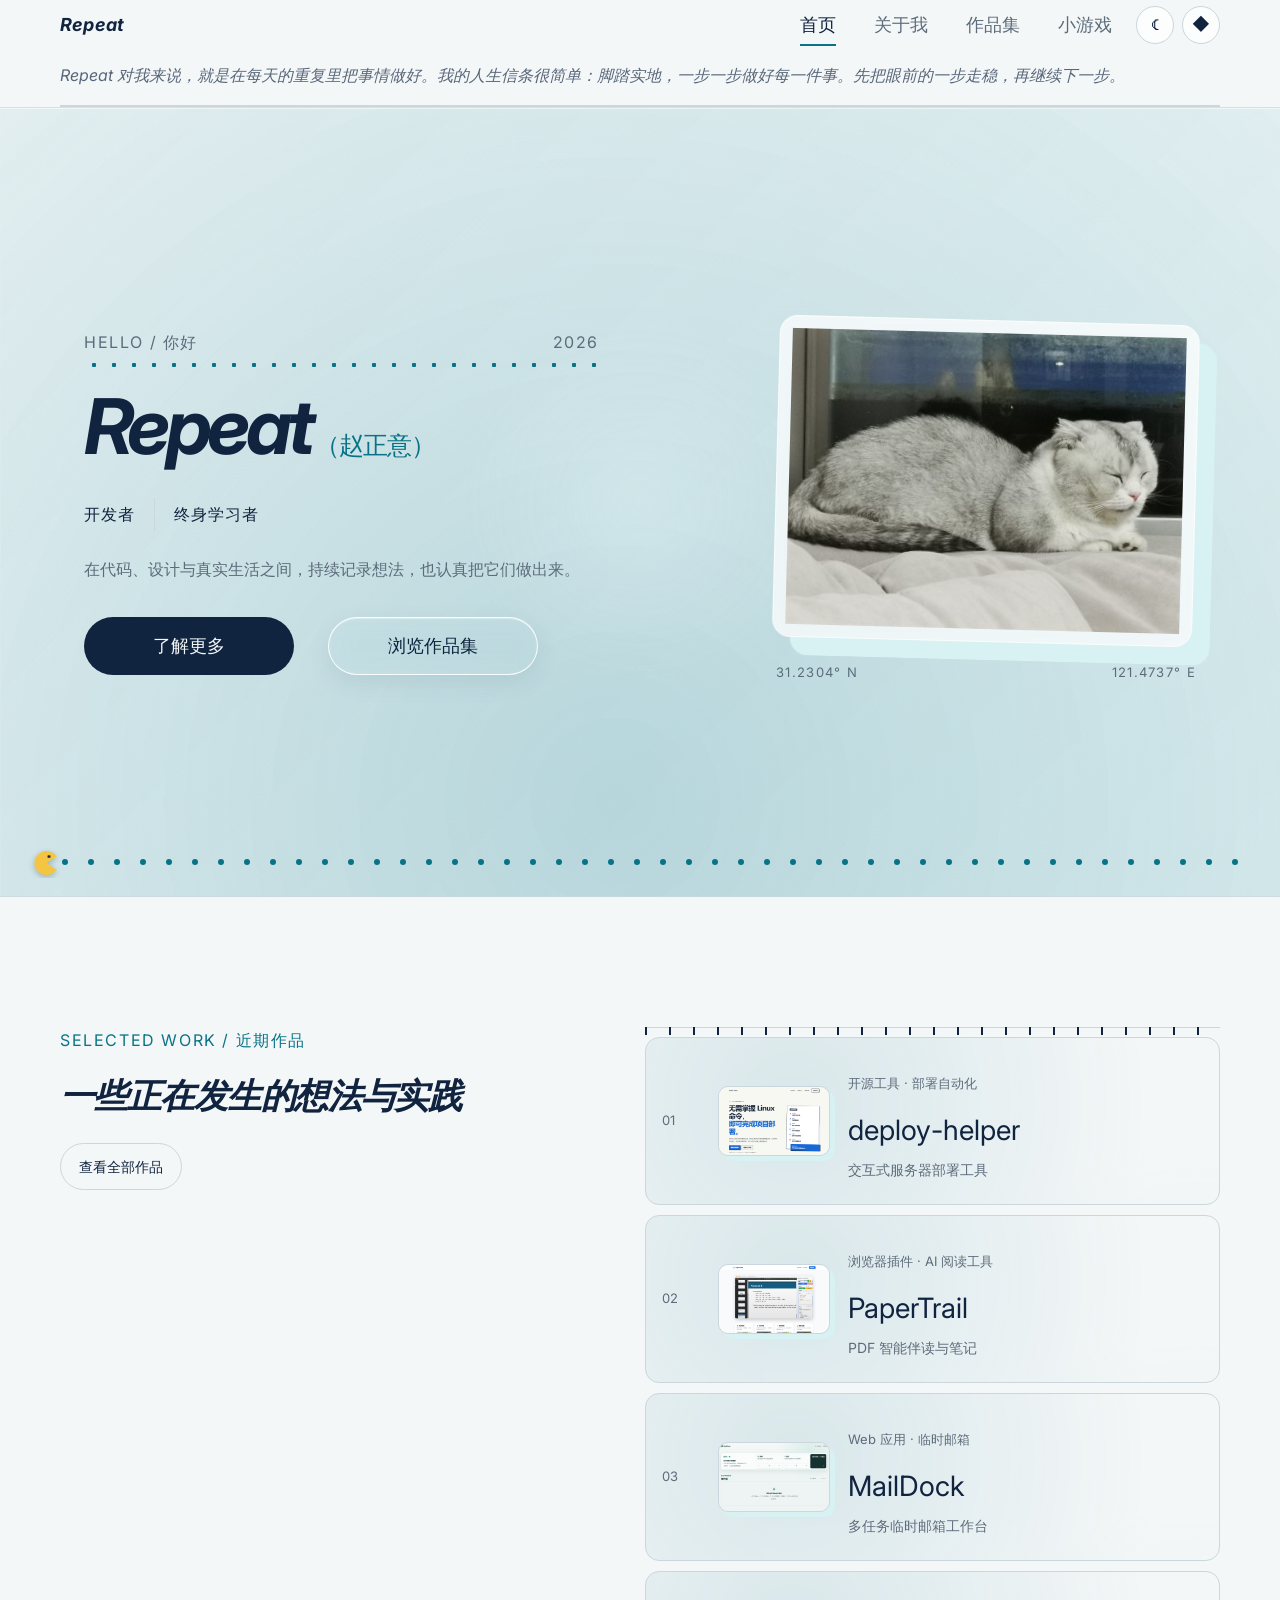
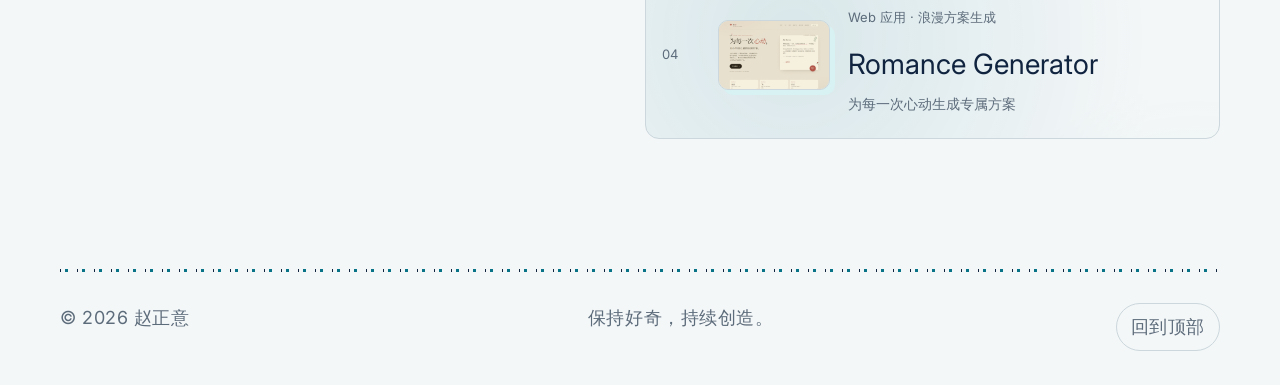
==== commit 4b387219: "修正关于我证件照尺寸" ====
--- a/index.html
+++ b/index.html
@@ -9,7 +9,7 @@
   <link rel="preconnect" href="https://fonts.googleapis.com">
   <link rel="preconnect" href="https://fonts.gstatic.com" crossorigin>
   <link href="https://fonts.googleapis.com/css2?family=Inter:wght@400;500;600;700&amp;display=swap" rel="stylesheet">
-  <link rel="stylesheet" href="assets/css/style.css?v=20260826.2">
+  <link rel="stylesheet" href="assets/css/style.css?v=20260826.3">
   <link rel="icon" href="images/life-avatar-favicon.jpg" type="image/jpeg">
 </head>
 <body class="home-page">
--- a/assets/css/style.css
+++ b/assets/css/style.css
@@ -154,10 +154,10 @@
 .about-statement .section-kicker { font-size: 17px; }
 .about-statement > p:not(.section-kicker) { max-width: 650px; color: var(--muted); }
 .about-statement .lead { color: var(--ink) !important; font-size: 18px; }
-.profile-card { align-self: end; justify-self: end; width: min(100%, 360px); overflow: hidden; padding: 12px; border-radius: 18px; background: var(--white); box-shadow: 14px 14px 0 var(--accent-light); transform: rotate(1deg); transition: transform .25s ease, box-shadow .25s ease; }
+.profile-card { align-self: end; justify-self: end; width: min(100%, 300px); max-width: 300px; overflow: hidden; padding: 12px; border-radius: 18px; background: var(--white); box-shadow: 14px 14px 0 var(--accent-light); transform: rotate(1deg); transition: transform .25s ease, box-shadow .25s ease; }
 .profile-card:hover { box-shadow: 10px 12px 0 var(--accent-light), var(--shadow-soft); transform: rotate(.35deg) translateY(-3px); }
-.profile-card img { width: 100%; height: auto; aspect-ratio: 5 / 7; object-fit: cover; }
-.profile-card .id-photo { object-position: center 28%; }
+.profile-card img { width: 100%; height: 380px; aspect-ratio: auto; object-fit: cover; }
+.profile-card .id-photo { object-position: center 22%; }
 .profile-card div { display: flex; justify-content: space-between; align-items: baseline; padding: 10px 7px 3px; }
 .profile-card p { margin: 0; color: var(--muted); font-size: 15px; }.profile-card strong { font-size: 16px; }
 
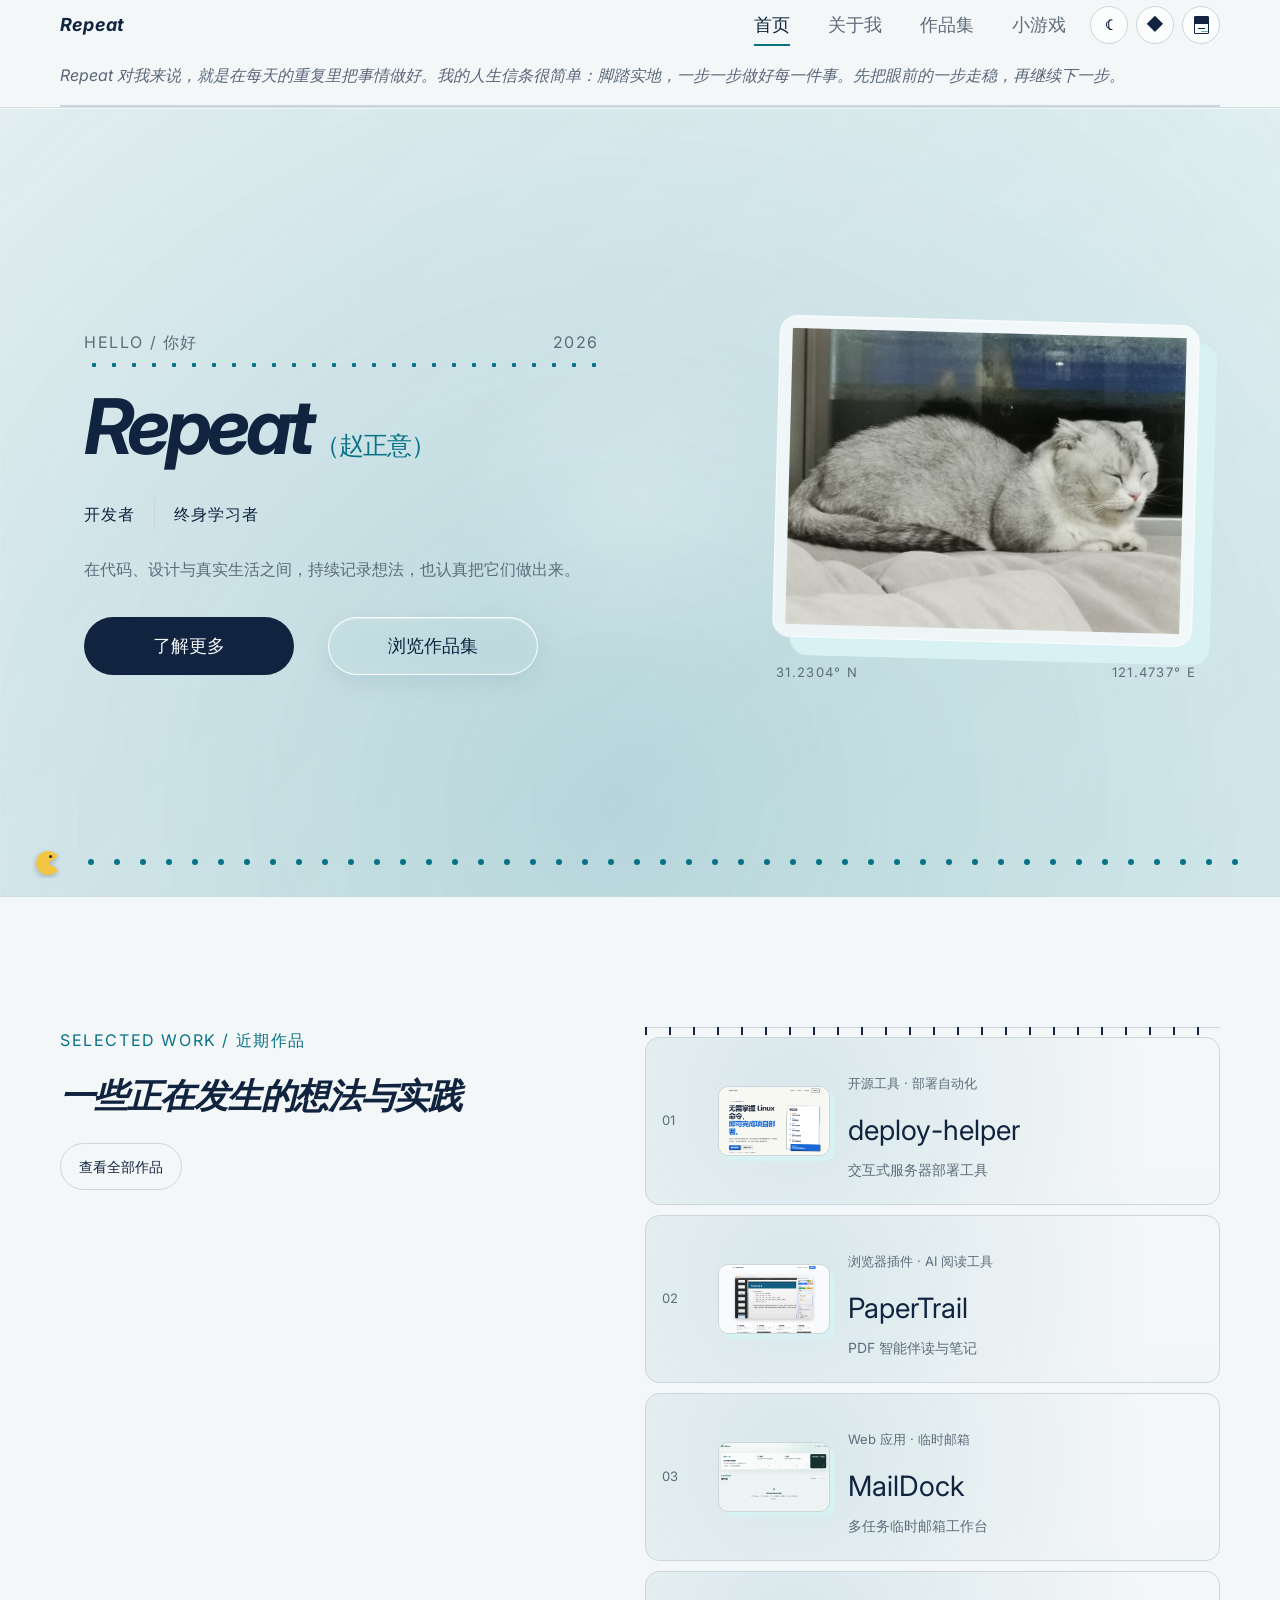
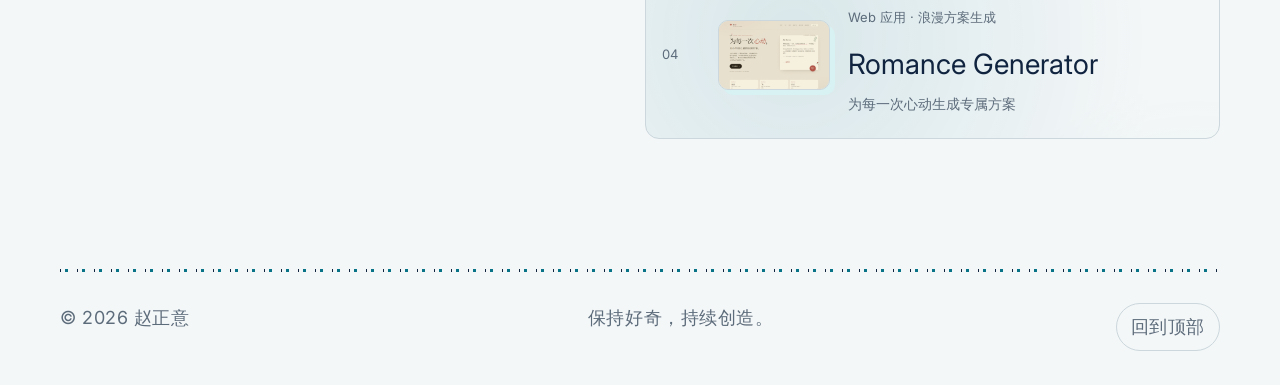
==== commit b9fe0cf2: "添加照片编辑风格切换" ====
--- a/index.html
+++ b/index.html
@@ -9,7 +9,7 @@
   <link rel="preconnect" href="https://fonts.googleapis.com">
   <link rel="preconnect" href="https://fonts.gstatic.com" crossorigin>
   <link href="https://fonts.googleapis.com/css2?family=Inter:wght@400;500;600;700&amp;display=swap" rel="stylesheet">
-  <link rel="stylesheet" href="assets/css/style.css?v=20260826.3">
+  <link rel="stylesheet" href="assets/css/style.css?v=20260827.1">
   <link rel="icon" href="images/life-avatar-favicon.jpg" type="image/jpeg">
 </head>
 <body class="home-page">
@@ -28,6 +28,7 @@
       <div class="display-controls" role="group" aria-label="显示设置">
         <button class="theme-toggle" type="button" aria-label="切换深色模式" aria-pressed="false"><span aria-hidden="true">☾</span></button>
         <button class="style-toggle" type="button" aria-label="切换抽象派风格" aria-pressed="false" title="切换抽象派风格"><span aria-hidden="true">◆</span></button>
+        <button class="editorial-toggle" type="button" aria-label="切换照片编辑风格" aria-pressed="false" title="切换照片编辑风格"><span class="editorial-glyph" aria-hidden="true"></span></button>
       </div>
       <button class="menu-button" type="button" aria-expanded="false" aria-controls="site-nav">菜单</button>
     </div>
@@ -102,6 +103,6 @@
     <p>保持好奇，持续创造。</p>
     <a href="#main">回到顶部</a>
   </footer>
-  <script src="assets/js/main.js?v=20260826.2"></script>
+  <script src="assets/js/main.js?v=20260827.1"></script>
 </body>
 </html>
--- a/assets/css/style.css
+++ b/assets/css/style.css
@@ -50,6 +50,31 @@
   --shadow-soft: 6px 6px 0 #f4c020;
 }
 
+html[data-style="editorial"] {
+  --paper: #f3f0e8;
+  --ink: #26333d;
+  --muted: #697274;
+  --line: #aeb5b3;
+  --accent: #9b6266;
+  --accent-light: #e4d6d1;
+  --white: #f8f5ed;
+  --display: Georgia, "Times New Roman", "Songti SC", "SimSun", serif;
+  --body: "Inter", "Microsoft YaHei", "PingFang SC", sans-serif;
+  --utility: "Inter", "Microsoft YaHei", "PingFang SC", sans-serif;
+  --shadow-soft: none;
+}
+
+html[data-style="editorial"][data-theme="dark"] {
+  --paper: #171b1e;
+  --ink: #f3f0e8;
+  --muted: #c1bbb0;
+  --line: #6f7473;
+  --accent: #d29a9b;
+  --accent-light: #49383a;
+  --white: #202528;
+  --shadow-soft: none;
+}
+
 * { box-sizing: border-box; }
 html { scroll-behavior: smooth; }
 body { margin: 0; background: var(--paper); color: var(--ink); font-family: var(--body); font-size: 16px; line-height: 1.65; transition: color .3s ease, background-color .3s ease; }
@@ -73,11 +98,16 @@
 .site-nav a.active { color: var(--ink); }
 .header-actions { display: flex; align-items: center; gap: 24px; }
 .display-controls { display: flex; align-items: center; gap: 8px; }
-.theme-toggle, .style-toggle { display: inline-grid; place-items: center; width: 38px; height: 38px; padding: 0; border: 1px solid var(--line); border-radius: 50%; color: var(--ink); background: color-mix(in srgb, var(--white) 72%, transparent); cursor: pointer; transition: color .25s ease, border-color .25s ease, background .25s ease, box-shadow .25s ease, transform .25s ease; }
-.theme-toggle:hover, .style-toggle:hover { border-color: var(--accent); color: var(--accent); transform: translateY(-2px); }
+.theme-toggle, .style-toggle, .editorial-toggle { display: inline-grid; place-items: center; width: 38px; height: 38px; flex: 0 0 38px; padding: 0; border: 1px solid var(--line); border-radius: 50%; color: var(--ink); background: color-mix(in srgb, var(--white) 72%, transparent); cursor: pointer; transition: color .25s ease, border-color .25s ease, background .25s ease, box-shadow .25s ease, transform .25s ease; }
+.theme-toggle:hover, .style-toggle:hover, .editorial-toggle:hover { border-color: var(--accent); color: var(--accent); transform: translateY(-2px); }
 .theme-toggle > span:first-child, .style-toggle > span:first-child { font-size: 17px; line-height: 1; transition: transform .35s ease; }
 .theme-toggle:hover > span:first-child { transform: rotate(18deg); }
 .style-toggle:hover > span:first-child { transform: rotate(45deg); }
+.editorial-glyph { position: relative; display: block; width: 15px; height: 18px; overflow: hidden; border: 1px solid currentColor; border-radius: 1px; transition: transform .3s ease; }
+.editorial-glyph::before { content: ""; position: absolute; top: 0; right: 0; left: 0; height: 7px; background: currentColor; }
+.editorial-glyph::after { content: ""; position: absolute; bottom: 4px; left: 3px; width: 7px; height: 1px; background: currentColor; box-shadow: 3px 3px 0 -0.2px var(--accent); }
+.editorial-toggle:hover .editorial-glyph { transform: translateY(-1px) rotate(-3deg); }
+.editorial-toggle[aria-pressed="true"] { border-color: var(--accent); color: var(--accent); }
 .menu-button { display: none; border: 0; color: var(--ink); background: transparent; cursor: pointer; }
 
 .header-manifesto { flex-basis: 100%; margin: 0; padding: 12px 0 18px; font-size: clamp(14px, 1.35vw, 16px); font-style: italic; line-height: 1.7; opacity: .68; }
@@ -498,9 +528,11 @@
 html[data-style="abstract"] .site-footer { position: relative; z-index: 1; }
 html[data-style="abstract"] .site-header { border-bottom: 3px solid var(--ink); background-image: none; animation: none; }
 html[data-style="abstract"] .theme-toggle,
-html[data-style="abstract"] .style-toggle { border: 2px solid var(--ink); background: var(--white); box-shadow: 3px 3px 0 var(--ink); }
+html[data-style="abstract"] .style-toggle,
+html[data-style="abstract"] .editorial-toggle { border: 2px solid var(--ink); background: var(--white); box-shadow: 3px 3px 0 var(--ink); }
 html[data-style="abstract"] .theme-toggle:hover,
-html[data-style="abstract"] .style-toggle:hover { border-color: var(--ink); color: #151513; background: #f4c020; box-shadow: 5px 5px 0 var(--ink); transform: translate(-2px, -2px); }
+html[data-style="abstract"] .style-toggle:hover,
+html[data-style="abstract"] .editorial-toggle:hover { border-color: var(--ink); color: #151513; background: #f4c020; box-shadow: 5px 5px 0 var(--ink); transform: translate(-2px, -2px); }
 html[data-style="abstract"] .brand-mark { padding: 3px 9px; border: 2px solid var(--ink); color: #151513; background: #f4c020; box-shadow: 3px 3px 0 var(--ink); }
 html[data-style="abstract"] .site-nav a::after { height: 4px; background: #f0531c; }
 html[data-style="abstract"] .section-kicker { display: inline-block; padding: 4px 9px; border: 2px solid var(--ink); color: #151513; background: #f4c020; box-shadow: 3px 3px 0 var(--ink); }
@@ -607,6 +639,114 @@
 html[data-style="abstract"] .talent-card button:disabled { border-color: #3f3b34; color: #3f3b34; background: #c9c1ae; box-shadow: none; }
 html[data-style="abstract"] .game-reset { border-color: var(--ink); color: #fff; background: #116b49; }
 html[data-style="abstract"] .game-reset:hover { border-color: var(--ink); color: #fff; background: #0c573b; }
+
+/* Photo-abstract editorial: faithful images, flat ivory panels and sparse photo-derived marks. */
+html[data-style="editorial"] body { background: var(--paper); }
+html[data-style="editorial"] .site-header { border-bottom: 1px solid var(--line); }
+html[data-style="editorial"] .brand-mark { font-family: var(--display); font-weight: 700; letter-spacing: .02em; }
+html[data-style="editorial"] .site-nav a::after { height: 1px; background: var(--accent); }
+html[data-style="editorial"] .header-manifesto { font-family: var(--display); opacity: .72; }
+html[data-style="editorial"] .theme-toggle,
+html[data-style="editorial"] .style-toggle,
+html[data-style="editorial"] .editorial-toggle { border-color: var(--line); background: transparent; box-shadow: none; }
+html[data-style="editorial"] .theme-toggle:hover,
+html[data-style="editorial"] .style-toggle:hover,
+html[data-style="editorial"] .editorial-toggle:hover,
+html[data-style="editorial"] .editorial-toggle[aria-pressed="true"] { border-color: var(--accent); color: var(--accent); background: var(--accent-light); box-shadow: none; }
+html[data-style="editorial"] .editorial-glyph { border-radius: 0; }
+html[data-style="editorial"] .eyebrow,
+html[data-style="editorial"] .section-kicker { position: relative; color: var(--accent); font-family: var(--display); font-style: italic; letter-spacing: .06em; }
+html[data-style="editorial"] .eyebrow { border-bottom: 1px solid var(--line); }
+html[data-style="editorial"] .section-kicker::after { content: ""; display: inline-block; width: 34px; height: 1px; margin-left: 12px; vertical-align: middle; background: var(--accent); }
+html[data-style="editorial"] .hero h1,
+html[data-style="editorial"] .section-heading h2,
+html[data-style="editorial"] .sticky-heading h2,
+html[data-style="editorial"] .contact h2,
+html[data-style="editorial"] .about-statement h1,
+html[data-style="editorial"] .portfolio-header h1 { font-family: var(--display); font-weight: 400; letter-spacing: -.035em; }
+html[data-style="editorial"] .home-page .hero { border-color: var(--line); background: var(--paper); background-image: none; box-shadow: none; animation: none; }
+html[data-style="editorial"] .home-page .hero::before { inset: auto 8% 10% auto; width: 176px; height: 42px; border-top: 2px solid var(--ink); border-bottom: 1px solid var(--accent); background: transparent; opacity: .2; animation: none; transform: none; }
+html[data-style="editorial"] .home-page .hero::after { inset: auto 13% 12% auto; width: 62px; height: 18px; border: 0; border-radius: 46% 54% 43% 57%; background: var(--muted); mix-blend-mode: normal; opacity: .18; }
+html[data-style="editorial"] .hero-repeat { font-family: var(--display); font-weight: 700; }
+html[data-style="editorial"] .hero-name { color: var(--accent); }
+html[data-style="editorial"] .role-list span { border-color: var(--line); }
+html[data-style="editorial"] .portrait-frame,
+html[data-style="editorial"] .profile-card { padding: 0; border: 1px solid var(--line); border-radius: 0; background: transparent; box-shadow: none; transform: none; backdrop-filter: none; }
+html[data-style="editorial"] .portrait-frame::after { display: none; }
+html[data-style="editorial"] .portrait-frame:hover,
+html[data-style="editorial"] .profile-card:hover { box-shadow: none; transform: translateY(-2px); }
+html[data-style="editorial"] .portrait-frame:hover img { transform: none; }
+html[data-style="editorial"] .coordinate { margin-top: 0; padding: 12px 2px 0; border-top: 1px solid var(--line); }
+html[data-style="editorial"] .profile-card div { padding-inline: 14px; }
+html[data-style="editorial"] .button,
+html[data-style="editorial"] .text-link,
+html[data-style="editorial"] .site-footer a,
+html[data-style="editorial"] .contact-jump,
+html[data-style="editorial"] .copy-button,
+html[data-style="editorial"] .work-open,
+html[data-style="editorial"] .work-visit { border: 1px solid var(--line); color: var(--ink); background: transparent; box-shadow: none; backdrop-filter: none; }
+html[data-style="editorial"] .button-primary { border-color: var(--ink); color: var(--paper); background: var(--ink); }
+html[data-style="editorial"] .button:hover,
+html[data-style="editorial"] .text-link:hover,
+html[data-style="editorial"] .site-footer a:hover,
+html[data-style="editorial"] .contact-jump:hover,
+html[data-style="editorial"] .copy-button:hover,
+html[data-style="editorial"] .work-open:hover,
+html[data-style="editorial"] .work-visit:hover { border-color: var(--accent); color: var(--accent); background: var(--accent-light); box-shadow: none; }
+html[data-style="editorial"] .journey-line::before { height: 1px; background: var(--line); animation: none; }
+html[data-style="editorial"] .journey-dot { width: 2px; height: 7px; border-radius: 0; background: var(--muted); }
+html[data-style="editorial"] .journey-pacman { filter: none; }
+html[data-style="editorial"] .journey-pacman::before { inset: 4px 2px; border-radius: 1px; background: var(--accent); animation: none; }
+html[data-style="editorial"] .journey-pacman::after { display: none; }
+html[data-style="editorial"] .preview-card,
+html[data-style="editorial"] .timeline-card,
+html[data-style="editorial"] .interest-card,
+html[data-style="editorial"] .work-carousel,
+html[data-style="editorial"] .project-modal,
+html[data-style="editorial"] .game-hud,
+html[data-style="editorial"] .bottle-zone,
+html[data-style="editorial"] .game-panel,
+html[data-style="editorial"] .game-stats,
+html[data-style="editorial"] .talent-card { border: 1px solid var(--line); border-radius: 10px; background: var(--white); box-shadow: none; }
+html[data-style="editorial"] .preview-card::before,
+html[data-style="editorial"] .bottle-stage::before { display: none; }
+html[data-style="editorial"] .preview-card:hover,
+html[data-style="editorial"] .timeline-card:hover,
+html[data-style="editorial"] .interest-card.reveal.visible:hover,
+html[data-style="editorial"] .work-card:hover,
+html[data-style="editorial"] .talent-card:hover { border-color: var(--accent); box-shadow: none; filter: none; transform: translateY(-2px); }
+html[data-style="editorial"] .preview-thumbnail,
+html[data-style="editorial"] .project-screenshot,
+html[data-style="editorial"] .modal-thumbnail { border-radius: 0; box-shadow: none; }
+html[data-style="editorial"] .about-hero,
+html[data-style="editorial"] .project-preview,
+html[data-style="editorial"] .interests,
+html[data-style="editorial"] .contact,
+html[data-style="editorial"] .contact-list,
+html[data-style="editorial"] .contact-list div,
+html[data-style="editorial"] .work-meta,
+html[data-style="editorial"] .site-footer,
+html[data-style="editorial"] .profile-card div { background-image: none; animation: none; }
+html[data-style="editorial"] .about-hero,
+html[data-style="editorial"] .interests,
+html[data-style="editorial"] .contact,
+html[data-style="editorial"] .site-footer { border-top: 1px solid var(--line); }
+html[data-style="editorial"] .timeline::before { width: 1px; background: var(--line); animation: none; }
+html[data-style="editorial"] .timeline li::before { border-color: var(--accent); background: var(--paper); box-shadow: 0 0 0 5px var(--paper); }
+html[data-style="editorial"] .timeline li::after { background: var(--accent); }
+html[data-style="editorial"] .timeline-item-compact .timeline-card { border-style: solid; background: transparent; }
+html[data-style="editorial"] .timeline-item-compact .timeline-card::before { height: 1px; background: var(--accent); animation: none; }
+html[data-style="editorial"] .image-placeholder,
+html[data-style="editorial"][data-theme="dark"] .image-placeholder,
+html[data-style="editorial"] .bottle-stage,
+html[data-style="editorial"] .modal-preview { color: var(--ink); background: var(--paper); background-image: none; }
+html[data-style="editorial"] .game-buy-button,
+html[data-style="editorial"] .talent-card button { border-color: var(--line); color: var(--ink); background: transparent; }
+html[data-style="editorial"] .game-buy-button:hover:not(:disabled),
+html[data-style="editorial"] .talent-card button:hover:not(:disabled) { border-color: var(--accent); color: var(--accent); background: var(--accent-light); }
+html[data-style="editorial"] .talent-card.unlocked { border-color: var(--accent); color: var(--ink); background: var(--accent-light); }
+html[data-style="editorial"] .talent-card.unlocked p { color: var(--muted); }
+html[data-style="editorial"] .game-reset { border-color: var(--ink); color: var(--paper); background: var(--ink); box-shadow: none; }
 @keyframes abstract-shape { 0%, 100% { transform: rotate(0deg); } 50% { transform: rotate(12deg) translate(8px, -5px); } }
 
 @media (max-width: 1000px) {
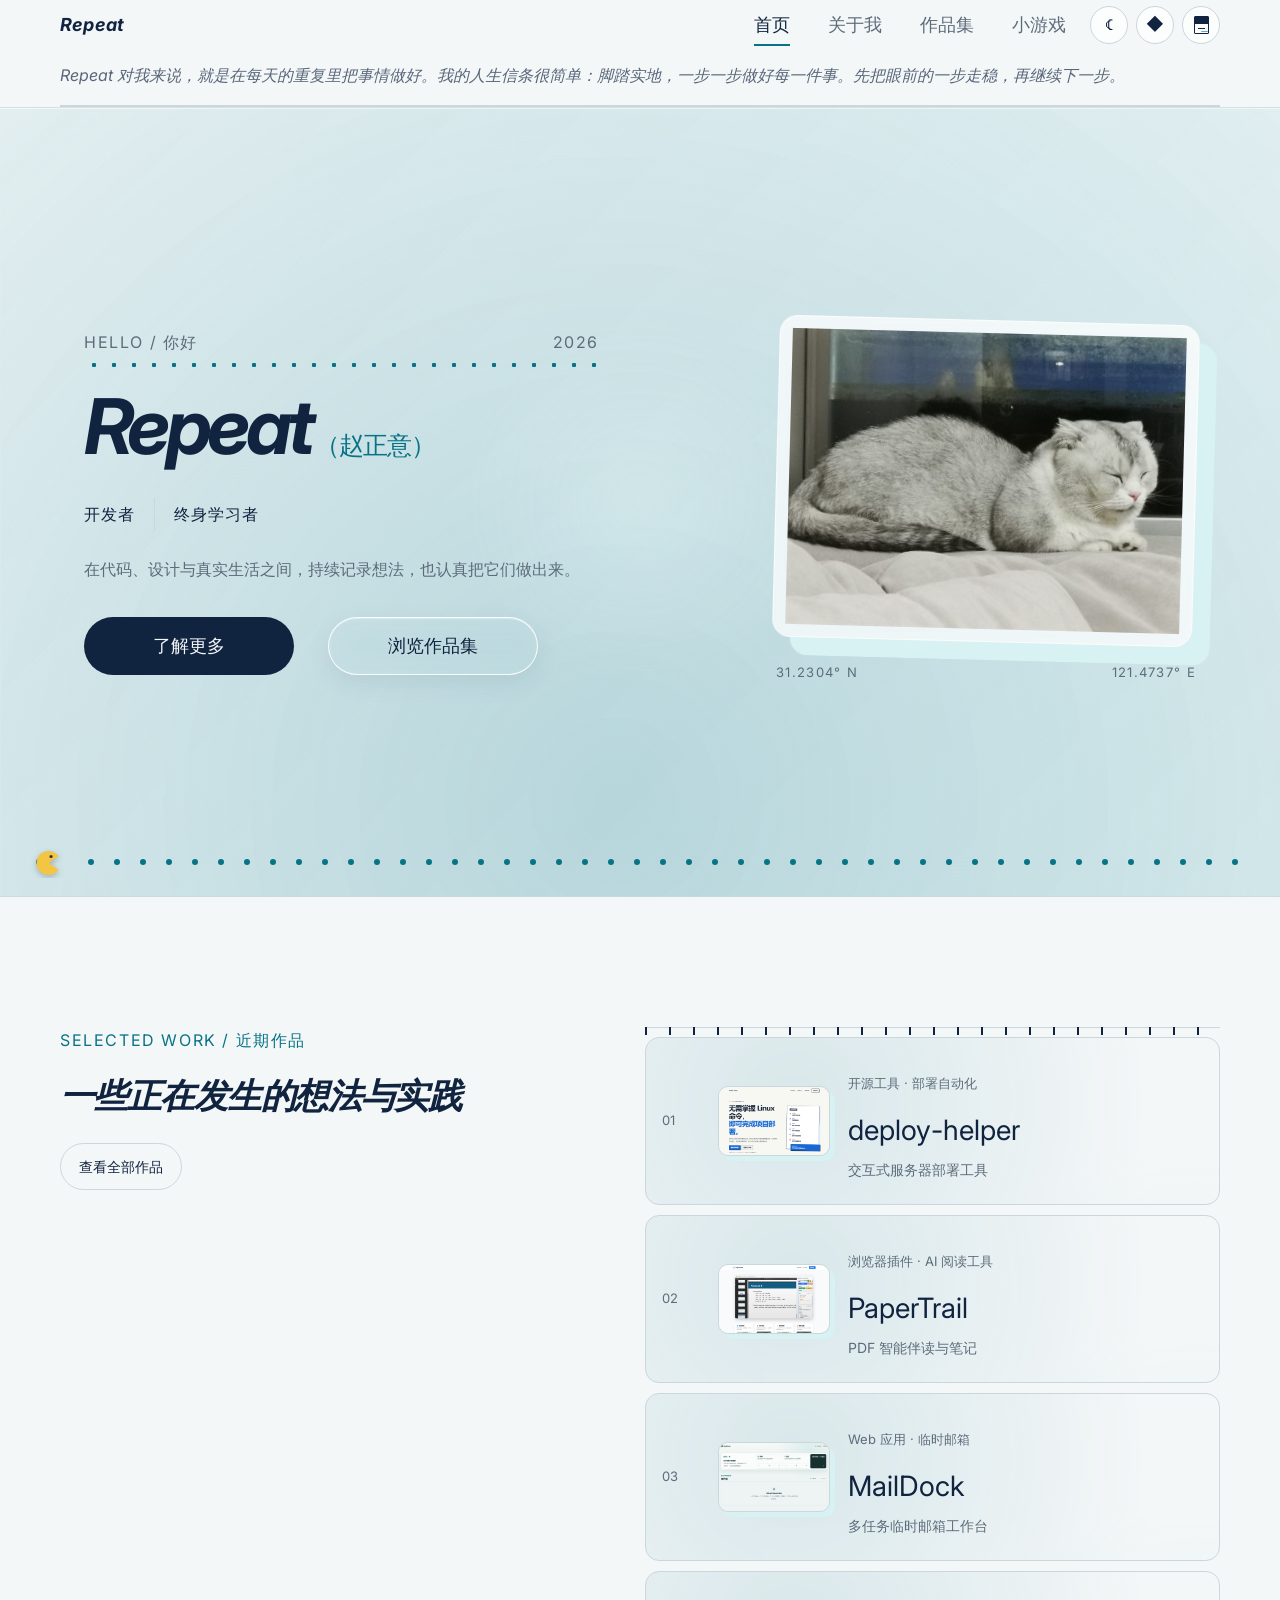
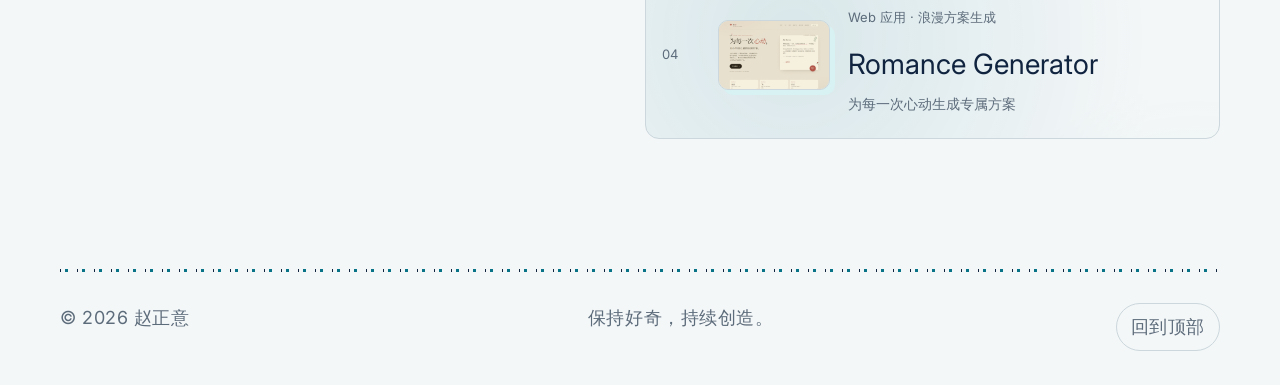
==== commit b6ebbaab: "完善风格组合并新增 ToolBox 作品" ====
--- a/index.html
+++ b/index.html
@@ -5,11 +5,11 @@
   <meta name="viewport" content="width=device-width, initial-scale=1">
   <meta name="description" content="赵正意的个人网站，记录学习、创作与作品。">
   <title>赵正意｜个人网站</title>
-  <script>(()=>{const root=document.documentElement;root.classList.add('js');let theme;let style;try{theme=localStorage.getItem('theme');style=localStorage.getItem('site-style');}catch(error){}root.dataset.theme=theme||(matchMedia('(prefers-color-scheme: dark)').matches?'dark':'light');root.dataset.style=style||'classic';})();</script>
+  <script>(()=>{const root=document.documentElement;root.classList.add('js');let theme,abstractStyle,editorialStyle,legacyStyle;try{theme=localStorage.getItem('theme');abstractStyle=localStorage.getItem('abstract-style');editorialStyle=localStorage.getItem('editorial-style');legacyStyle=localStorage.getItem('site-style');}catch(error){}root.dataset.theme=theme||(matchMedia('(prefers-color-scheme: dark)').matches?'dark':'light');root.dataset.abstract=abstractStyle??String(legacyStyle==='abstract');root.dataset.editorial=editorialStyle??String(legacyStyle==='editorial');})();</script>
   <link rel="preconnect" href="https://fonts.googleapis.com">
   <link rel="preconnect" href="https://fonts.gstatic.com" crossorigin>
   <link href="https://fonts.googleapis.com/css2?family=Inter:wght@400;500;600;700&amp;display=swap" rel="stylesheet">
-  <link rel="stylesheet" href="assets/css/style.css?v=20260827.1">
+  <link rel="stylesheet" href="assets/css/style.css?v=20260901.1">
   <link rel="icon" href="images/life-avatar-favicon.jpg" type="image/jpeg">
 </head>
 <body class="home-page">
@@ -103,6 +103,6 @@
     <p>保持好奇，持续创造。</p>
     <a href="#main">回到顶部</a>
   </footer>
-  <script src="assets/js/main.js?v=20260827.1"></script>
+  <script src="assets/js/main.js?v=20260830.1"></script>
 </body>
 </html>
--- a/assets/css/style.css
+++ b/assets/css/style.css
@@ -25,7 +25,7 @@
   --shadow-soft: 0 14px 34px rgba(0, 0, 0, .28);
 }
 
-html[data-style="abstract"] {
+html[data-abstract="true"] {
   --paper: #e7dfcc;
   --ink: #151513;
   --muted: #5d584d;
@@ -39,7 +39,7 @@
   --shadow-soft: 6px 6px 0 #151513;
 }
 
-html[data-style="abstract"][data-theme="dark"] {
+html[data-abstract="true"][data-theme="dark"] {
   --paper: #151513;
   --ink: #fffdf6;
   --muted: #c9c0ad;
@@ -50,7 +50,7 @@
   --shadow-soft: 6px 6px 0 #f4c020;
 }
 
-html[data-style="editorial"] {
+html[data-editorial="true"] {
   --paper: #f3f0e8;
   --ink: #26333d;
   --muted: #697274;
@@ -64,7 +64,7 @@
   --shadow-soft: none;
 }
 
-html[data-style="editorial"][data-theme="dark"] {
+html[data-editorial="true"][data-theme="dark"] {
   --paper: #171b1e;
   --ink: #f3f0e8;
   --muted: #c1bbb0;
@@ -73,6 +73,32 @@
   --accent-light: #49383a;
   --white: #202528;
   --shadow-soft: none;
+}
+
+/* Hybrid layer: abstract geometry with editorial typography and archival colours. */
+html[data-abstract="true"][data-editorial="true"] {
+  --paper: #eee7d8;
+  --ink: #202a30;
+  --muted: #635f58;
+  --line: #202a30;
+  --accent: #9a4d50;
+  --accent-light: #e8c86a;
+  --white: #faf6ec;
+  --display: Georgia, "Times New Roman", "Songti SC", "SimSun", serif;
+  --body: "Inter", "Microsoft YaHei", "PingFang SC", sans-serif;
+  --utility: "Inter", "Microsoft YaHei", "PingFang SC", sans-serif;
+  --shadow-soft: 5px 5px 0 #202a30;
+}
+
+html[data-abstract="true"][data-editorial="true"][data-theme="dark"] {
+  --paper: #17191a;
+  --ink: #f4efe4;
+  --muted: #c8bfb1;
+  --line: #f4efe4;
+  --accent: #e1a4a5;
+  --accent-light: #735f2b;
+  --white: #242526;
+  --shadow-soft: 5px 5px 0 #e1a4a5;
 }
 
 * { box-sizing: border-box; }
@@ -107,7 +133,9 @@
 .editorial-glyph::before { content: ""; position: absolute; top: 0; right: 0; left: 0; height: 7px; background: currentColor; }
 .editorial-glyph::after { content: ""; position: absolute; bottom: 4px; left: 3px; width: 7px; height: 1px; background: currentColor; box-shadow: 3px 3px 0 -0.2px var(--accent); }
 .editorial-toggle:hover .editorial-glyph { transform: translateY(-1px) rotate(-3deg); }
-.editorial-toggle[aria-pressed="true"] { border-color: var(--accent); color: var(--accent); }
+.theme-toggle[aria-pressed="true"],
+.style-toggle[aria-pressed="true"],
+.editorial-toggle[aria-pressed="true"] { border-color: var(--accent); color: var(--accent); background: var(--accent-light); }
 .menu-button { display: none; border: 0; color: var(--ink); background: transparent; cursor: pointer; }
 
 .header-manifesto { flex-basis: 100%; margin: 0; padding: 12px 0 18px; font-size: clamp(14px, 1.35vw, 16px); font-style: italic; line-height: 1.7; opacity: .68; }
@@ -239,7 +267,7 @@
 .portfolio-header .section-kicker { grid-column: 1 / -1; }
 .portfolio-header h1 { margin-bottom: 0; }
 .portfolio-header > p:last-child { padding-bottom: 12px; color: var(--muted); font-size: 16px; }
-.portfolio-grid { display: grid; grid-template-columns: repeat(auto-fit, minmax(250px, 1fr)); gap: 44px 24px; }
+.portfolio-grid { display: grid; grid-template-columns: repeat(3, minmax(0, 1fr)); gap: 44px 24px; }
 .work-card { min-width: 0; transition: transform .25s ease, filter .25s ease; }
 .work-card:hover { transform: translateY(-4px); filter: drop-shadow(0 14px 18px rgba(16, 35, 63, .09)); }
 .work-card:nth-child(2):hover { transform: translateY(-4px) rotate(.2deg); }
@@ -518,235 +546,272 @@
 html[data-theme="dark"] .bottle-milk { background: color-mix(in srgb, var(--accent-light) 74%, #dceff0); }
 
 /* Abstract industrial style: solid geometry, hard edges and offset shadows. */
-html[data-style="abstract"] body { position: relative; overflow-x: hidden; }
-html[data-style="abstract"] body::before,
-html[data-style="abstract"] body::after { content: ""; position: fixed; z-index: 0; pointer-events: none; }
-html[data-style="abstract"] body::before { top: 18vh; left: -78px; width: 220px; height: 220px; border: 3px solid var(--ink); background: #f4c020; clip-path: polygon(50% 0, 100% 24%, 82% 100%, 12% 82%, 0 22%); transform: rotate(16deg); }
-html[data-style="abstract"] body::after { right: -70px; bottom: 8vh; width: 190px; height: 190px; border: 28px solid #17a6bd; border-radius: 50%; background: transparent; }
-html[data-style="abstract"] .site-header,
-html[data-style="abstract"] main,
-html[data-style="abstract"] .site-footer { position: relative; z-index: 1; }
-html[data-style="abstract"] .site-header { border-bottom: 3px solid var(--ink); background-image: none; animation: none; }
-html[data-style="abstract"] .theme-toggle,
-html[data-style="abstract"] .style-toggle,
-html[data-style="abstract"] .editorial-toggle { border: 2px solid var(--ink); background: var(--white); box-shadow: 3px 3px 0 var(--ink); }
-html[data-style="abstract"] .theme-toggle:hover,
-html[data-style="abstract"] .style-toggle:hover,
-html[data-style="abstract"] .editorial-toggle:hover { border-color: var(--ink); color: #151513; background: #f4c020; box-shadow: 5px 5px 0 var(--ink); transform: translate(-2px, -2px); }
-html[data-style="abstract"] .brand-mark { padding: 3px 9px; border: 2px solid var(--ink); color: #151513; background: #f4c020; box-shadow: 3px 3px 0 var(--ink); }
-html[data-style="abstract"] .site-nav a::after { height: 4px; background: #f0531c; }
-html[data-style="abstract"] .section-kicker { display: inline-block; padding: 4px 9px; border: 2px solid var(--ink); color: #151513; background: #f4c020; box-shadow: 3px 3px 0 var(--ink); }
-html[data-style="abstract"] .eyebrow { border-bottom: 2px dashed var(--ink); background-image: none; animation: none; }
-html[data-style="abstract"] .home-page .hero { border-block: 3px solid var(--ink); background: var(--white); background-image: none; box-shadow: none; animation: none; }
-html[data-style="abstract"] .home-page .hero::before { inset: auto auto 8% 48%; width: 230px; height: 230px; border: 3px solid var(--ink); background: #f0531c; clip-path: polygon(50% 0, 100% 34%, 81% 100%, 13% 78%, 0 22%); opacity: .9; animation: abstract-shape 12s steps(4, end) infinite; }
-html[data-style="abstract"] .home-page .hero::after { inset: 12% 8% auto auto; width: 130px; height: 130px; border: 22px solid #17a6bd; border-radius: 50%; background: transparent; mix-blend-mode: normal; opacity: .9; }
-html[data-style="abstract"] .portrait-frame,
-html[data-style="abstract"] .profile-card { border: 3px solid var(--ink); border-radius: 6px; background: var(--white); box-shadow: 10px 10px 0 var(--ink); backdrop-filter: none; }
-html[data-style="abstract"] .portrait-frame:hover,
-html[data-style="abstract"] .profile-card:hover { box-shadow: 13px 13px 0 #f0531c; }
-html[data-style="abstract"] .button,
-html[data-style="abstract"] .text-link,
-html[data-style="abstract"] .site-footer a,
-html[data-style="abstract"] .contact-jump,
-html[data-style="abstract"] .copy-button,
-html[data-style="abstract"] .work-open,
-html[data-style="abstract"] .work-visit { border: 2px solid var(--ink); color: var(--ink); background: var(--white); box-shadow: 3px 3px 0 var(--ink); }
-html[data-style="abstract"] .button-primary { color: #151513; background: #f4c020; }
-html[data-style="abstract"] .button:hover,
-html[data-style="abstract"] .text-link:hover,
-html[data-style="abstract"] .site-footer a:hover,
-html[data-style="abstract"] .contact-jump:hover,
-html[data-style="abstract"] .copy-button:hover,
-html[data-style="abstract"] .work-open:hover,
-html[data-style="abstract"] .work-visit:hover { border-color: var(--ink); color: #151513; background: #17a6bd; box-shadow: 6px 6px 0 var(--ink); transform: translate(-2px, -2px); }
-html[data-style="abstract"] .journey-line::before { top: 12px; height: 3px; background: var(--ink); animation: none; clip-path: none; }
-html[data-style="abstract"] .journey-dot { border: 1px solid #151513; border-radius: 2px; }
-html[data-style="abstract"] .journey-pacman::before { border: 2px solid #151513; border-radius: 50%; background: conic-gradient(#f4c020 0 56deg, transparent 56deg 124deg, #f4c020 124deg 360deg); clip-path: none; animation: pacman-chomp .5s steps(2, end) infinite; }
-html[data-style="abstract"] .journey-pacman.is-confused::before { animation: pacman-chomp .5s steps(2, end) infinite, pacman-notice .65s ease-in-out; }
-html[data-style="abstract"] .journey-pacman::after { display: block; background: #151513; }
-html[data-style="abstract"] .preview-card,
-html[data-style="abstract"] .timeline-card,
-html[data-style="abstract"] .interest-card,
-html[data-style="abstract"] .work-carousel,
-html[data-style="abstract"] .project-modal { border: 3px solid var(--ink); border-radius: 6px; background: var(--white); box-shadow: 6px 6px 0 var(--ink); }
-html[data-style="abstract"] .preview-card::before { display: none; }
-html[data-style="abstract"] .preview-thumbnail,
-html[data-style="abstract"] .modal-thumbnail { border: 3px solid var(--ink); border-radius: 4px; box-shadow: 6px 6px 0 var(--ink); }
-html[data-style="abstract"] .preview-card:hover,
-html[data-style="abstract"] .timeline-card:hover,
-html[data-style="abstract"] .interest-card.reveal.visible:hover,
-html[data-style="abstract"] .work-card:hover { border-color: var(--ink); box-shadow: 10px 10px 0 #f0531c; filter: none; transform: translate(-3px, -3px); }
-html[data-style="abstract"] .timeline::before { background: var(--ink); animation: none; }
-html[data-style="abstract"] .timeline li::before { border-color: var(--ink); border-radius: 0; background: #f4c020; box-shadow: 0 0 0 4px var(--paper); transform: rotate(45deg); }
-html[data-style="abstract"] .timeline li::after { border-radius: 0; background: #f0531c; transform: rotate(45deg); }
-html[data-style="abstract"] .timeline-item-compact .timeline-card { border-style: solid; background: var(--white); box-shadow: 3px 3px 0 var(--ink); }
-html[data-style="abstract"] .timeline-item-compact .timeline-card::before { background: var(--ink); animation: none; }
-html[data-style="abstract"] .image-placeholder,
-html[data-style="abstract"][data-theme="dark"] .image-placeholder { color: #151513; background: #f4c020; background-image: none; }
-html[data-style="abstract"] .image-placeholder.alternate,
-html[data-style="abstract"][data-theme="dark"] .image-placeholder.alternate { background: #17a6bd; }
-html[data-style="abstract"] .image-placeholder.warm,
-html[data-style="abstract"][data-theme="dark"] .image-placeholder.warm { background: #f0531c; }
-html[data-style="abstract"] .image-placeholder::before { border: 3px solid #151513; border-radius: 0; transform: rotate(45deg); }
-html[data-style="abstract"] .carousel-control { border: 2px solid #151513; color: #151513; background: #fffdf6; box-shadow: 3px 3px 0 #151513; }
-html[data-style="abstract"] .carousel-dots button { border: 1px solid #151513; border-radius: 0; background: #fffdf6; box-shadow: none; }
-html[data-style="abstract"] .carousel-dots button.active { background: #f0531c; }
-html[data-style="abstract"] .about-hero,
-html[data-style="abstract"] .project-preview,
-html[data-style="abstract"] .interests,
-html[data-style="abstract"] .contact,
-html[data-style="abstract"] .contact-list,
-html[data-style="abstract"] .contact-list div,
-html[data-style="abstract"] .work-meta,
-html[data-style="abstract"] .site-footer,
-html[data-style="abstract"] .profile-card div { background-image: none; animation: none; }
-html[data-style="abstract"] .about-hero,
-html[data-style="abstract"] .interests,
-html[data-style="abstract"] .contact,
-html[data-style="abstract"] .site-footer { border-top: 3px solid var(--ink); }
-html[data-style="abstract"] .contact-list div { border-bottom: 2px solid var(--ink); }
-html[data-style="abstract"] .modal-preview { color: #151513; background: #17a6bd; }
-html[data-style="abstract"] .game-hud,
-html[data-style="abstract"] .bottle-zone,
-html[data-style="abstract"] .game-panel,
-html[data-style="abstract"] .game-stats { border: 3px solid var(--ink); border-radius: 6px; background: var(--white); box-shadow: 6px 6px 0 var(--ink); backdrop-filter: none; }
-html[data-style="abstract"] .bottle-zone > header,
-html[data-style="abstract"] .game-announcement,
-html[data-style="abstract"] .game-hud div,
-html[data-style="abstract"] .game-stats div { border-color: var(--ink); }
-html[data-style="abstract"] .bottle-stage { background: #e7dfcc; background-image: none; }
-html[data-style="abstract"] .bottle-stage::before { display: none; }
-html[data-style="abstract"] .bottle-body,
-html[data-style="abstract"] .bottle-nipple,
-html[data-style="abstract"] .bottle-ring { border-width: 3px; border-color: #151513; border-radius: 4px; box-shadow: 4px 4px 0 #151513; }
-html[data-style="abstract"] .bottle-body { background: #fffdf6; }
-html[data-style="abstract"] .bottle-ring { background: #17a6bd; }
-html[data-style="abstract"] .bottle-milk { border-radius: 0; background: #f4c020; }
-html[data-style="abstract"] .bottle-marks { width: 14px; border-right: 3px dashed #151513; background: none; }
-html[data-style="abstract"] .bottle-earning { border: 2px solid var(--ink); border-radius: 4px; color: #151513; background: #fffdf6; box-shadow: 4px 4px 0 var(--ink); }
-html[data-style="abstract"] .talent-card { border: 2px solid var(--ink); border-radius: 4px; background: var(--white); box-shadow: 3px 3px 0 var(--ink); }
-html[data-style="abstract"] .talent-card.unlocked { color: #151513; background: #f4c020; }
-html[data-style="abstract"][data-theme="dark"] .talent-card:not(.unlocked) p { color: #fffdf6; }
-html[data-style="abstract"] .talent-card.unlocked p { color: #3f392c; }
-html[data-style="abstract"] .game-buy-button,
-html[data-style="abstract"] .talent-card button,
-html[data-style="abstract"] .game-reset { border: 2px solid var(--ink); color: #151513; background: #fffdf6; box-shadow: 3px 3px 0 var(--ink); }
-html[data-style="abstract"] .game-buy-button { background: #f4c020; }
-html[data-style="abstract"] .game-buy-button:hover:not(:disabled),
-html[data-style="abstract"] .talent-card button:hover:not(:disabled),
-html[data-style="abstract"] .game-reset:hover { border-color: var(--ink); color: #151513; background: #17a6bd; box-shadow: 6px 6px 0 var(--ink); transform: translate(-2px, -2px); }
-html[data-style="abstract"] .game-buy-button:disabled,
-html[data-style="abstract"] .talent-card button:disabled { border-color: #3f3b34; color: #3f3b34; background: #c9c1ae; box-shadow: none; }
-html[data-style="abstract"] .game-reset { border-color: var(--ink); color: #fff; background: #116b49; }
-html[data-style="abstract"] .game-reset:hover { border-color: var(--ink); color: #fff; background: #0c573b; }
+html[data-abstract="true"] body { position: relative; overflow-x: hidden; }
+html[data-abstract="true"] body::before,
+html[data-abstract="true"] body::after { content: ""; position: fixed; z-index: 0; pointer-events: none; }
+html[data-abstract="true"] body::before { top: 18vh; left: -78px; width: 220px; height: 220px; border: 3px solid var(--ink); background: #f4c020; clip-path: polygon(50% 0, 100% 24%, 82% 100%, 12% 82%, 0 22%); transform: rotate(16deg); }
+html[data-abstract="true"] body::after { right: -70px; bottom: 8vh; width: 190px; height: 190px; border: 28px solid #17a6bd; border-radius: 50%; background: transparent; }
+html[data-abstract="true"] .site-header,
+html[data-abstract="true"] main,
+html[data-abstract="true"] .site-footer { position: relative; z-index: 1; }
+html[data-abstract="true"] .site-header { border-bottom: 3px solid var(--ink); background-image: none; animation: none; }
+html[data-abstract="true"] .theme-toggle,
+html[data-abstract="true"] .style-toggle,
+html[data-abstract="true"] .editorial-toggle { border: 2px solid var(--ink); background: var(--white); box-shadow: 3px 3px 0 var(--ink); }
+html[data-abstract="true"] .theme-toggle:hover,
+html[data-abstract="true"] .style-toggle:hover,
+html[data-abstract="true"] .editorial-toggle:hover { border-color: var(--ink); color: #151513; background: #f4c020; box-shadow: 5px 5px 0 var(--ink); transform: translate(-2px, -2px); }
+html[data-abstract="true"] .brand-mark { padding: 3px 9px; border: 2px solid var(--ink); color: #151513; background: #f4c020; box-shadow: 3px 3px 0 var(--ink); }
+html[data-abstract="true"] .site-nav a::after { height: 4px; background: #f0531c; }
+html[data-abstract="true"] .section-kicker { display: inline-block; padding: 4px 9px; border: 2px solid var(--ink); color: #151513; background: #f4c020; box-shadow: 3px 3px 0 var(--ink); }
+html[data-abstract="true"] .eyebrow { border-bottom: 2px dashed var(--ink); background-image: none; animation: none; }
+html[data-abstract="true"] .home-page .hero { border-block: 3px solid var(--ink); background: var(--white); background-image: none; box-shadow: none; animation: none; }
+html[data-abstract="true"] .home-page .hero::before { inset: auto auto 8% 48%; width: 230px; height: 230px; border: 3px solid var(--ink); background: #f0531c; clip-path: polygon(50% 0, 100% 34%, 81% 100%, 13% 78%, 0 22%); opacity: .9; animation: abstract-shape 12s steps(4, end) infinite; }
+html[data-abstract="true"] .home-page .hero::after { inset: 12% 8% auto auto; width: 130px; height: 130px; border: 22px solid #17a6bd; border-radius: 50%; background: transparent; mix-blend-mode: normal; opacity: .9; }
+html[data-abstract="true"] .portrait-frame,
+html[data-abstract="true"] .profile-card { border: 3px solid var(--ink); border-radius: 6px; background: var(--white); box-shadow: 10px 10px 0 var(--ink); backdrop-filter: none; }
+html[data-abstract="true"] .portrait-frame:hover,
+html[data-abstract="true"] .profile-card:hover { box-shadow: 13px 13px 0 #f0531c; }
+html[data-abstract="true"] .button,
+html[data-abstract="true"] .text-link,
+html[data-abstract="true"] .site-footer a,
+html[data-abstract="true"] .contact-jump,
+html[data-abstract="true"] .copy-button,
+html[data-abstract="true"] .work-open,
+html[data-abstract="true"] .work-visit { border: 2px solid var(--ink); color: var(--ink); background: var(--white); box-shadow: 3px 3px 0 var(--ink); }
+html[data-abstract="true"] .button-primary { color: #151513; background: #f4c020; }
+html[data-abstract="true"] .button:hover,
+html[data-abstract="true"] .text-link:hover,
+html[data-abstract="true"] .site-footer a:hover,
+html[data-abstract="true"] .contact-jump:hover,
+html[data-abstract="true"] .copy-button:hover,
+html[data-abstract="true"] .work-open:hover,
+html[data-abstract="true"] .work-visit:hover { border-color: var(--ink); color: #151513; background: #17a6bd; box-shadow: 6px 6px 0 var(--ink); transform: translate(-2px, -2px); }
+html[data-abstract="true"] .journey-line::before { top: 12px; height: 3px; background: var(--ink); animation: none; clip-path: none; }
+html[data-abstract="true"] .journey-dot { border: 1px solid #151513; border-radius: 2px; }
+html[data-abstract="true"] .journey-pacman::before { border: 2px solid #151513; border-radius: 50%; background: conic-gradient(#f4c020 0 56deg, transparent 56deg 124deg, #f4c020 124deg 360deg); clip-path: none; animation: pacman-chomp .5s steps(2, end) infinite; }
+html[data-abstract="true"] .journey-pacman.is-confused::before { animation: pacman-chomp .5s steps(2, end) infinite, pacman-notice .65s ease-in-out; }
+html[data-abstract="true"] .journey-pacman::after { display: block; background: #151513; }
+html[data-abstract="true"] .preview-card,
+html[data-abstract="true"] .timeline-card,
+html[data-abstract="true"] .interest-card,
+html[data-abstract="true"] .work-carousel,
+html[data-abstract="true"] .project-modal { border: 3px solid var(--ink); border-radius: 6px; background: var(--white); box-shadow: 6px 6px 0 var(--ink); }
+html[data-abstract="true"] .preview-card::before { display: none; }
+html[data-abstract="true"] .preview-thumbnail,
+html[data-abstract="true"] .modal-thumbnail { border: 3px solid var(--ink); border-radius: 4px; box-shadow: 6px 6px 0 var(--ink); }
+html[data-abstract="true"] .preview-card:hover,
+html[data-abstract="true"] .timeline-card:hover,
+html[data-abstract="true"] .interest-card.reveal.visible:hover,
+html[data-abstract="true"] .work-card:hover { border-color: var(--ink); box-shadow: 10px 10px 0 #f0531c; filter: none; transform: translate(-3px, -3px); }
+html[data-abstract="true"] .timeline::before { background: var(--ink); animation: none; }
+html[data-abstract="true"] .timeline li::before { border-color: var(--ink); border-radius: 0; background: #f4c020; box-shadow: 0 0 0 4px var(--paper); transform: rotate(45deg); }
+html[data-abstract="true"] .timeline li::after { border-radius: 0; background: #f0531c; transform: rotate(45deg); }
+html[data-abstract="true"] .timeline-item-compact .timeline-card { border-style: solid; background: var(--white); box-shadow: 3px 3px 0 var(--ink); }
+html[data-abstract="true"] .timeline-item-compact .timeline-card::before { background: var(--ink); animation: none; }
+html[data-abstract="true"] .image-placeholder,
+html[data-abstract="true"][data-theme="dark"] .image-placeholder { color: #151513; background: #f4c020; background-image: none; }
+html[data-abstract="true"] .image-placeholder.alternate,
+html[data-abstract="true"][data-theme="dark"] .image-placeholder.alternate { background: #17a6bd; }
+html[data-abstract="true"] .image-placeholder.warm,
+html[data-abstract="true"][data-theme="dark"] .image-placeholder.warm { background: #f0531c; }
+html[data-abstract="true"] .image-placeholder::before { border: 3px solid #151513; border-radius: 0; transform: rotate(45deg); }
+html[data-abstract="true"] .carousel-control { border: 2px solid #151513; color: #151513; background: #fffdf6; box-shadow: 3px 3px 0 #151513; }
+html[data-abstract="true"] .carousel-dots button { border: 1px solid #151513; border-radius: 0; background: #fffdf6; box-shadow: none; }
+html[data-abstract="true"] .carousel-dots button.active { background: #f0531c; }
+html[data-abstract="true"] .about-hero,
+html[data-abstract="true"] .project-preview,
+html[data-abstract="true"] .interests,
+html[data-abstract="true"] .contact,
+html[data-abstract="true"] .contact-list,
+html[data-abstract="true"] .contact-list div,
+html[data-abstract="true"] .work-meta,
+html[data-abstract="true"] .site-footer,
+html[data-abstract="true"] .profile-card div { background-image: none; animation: none; }
+html[data-abstract="true"] .about-hero,
+html[data-abstract="true"] .interests,
+html[data-abstract="true"] .contact,
+html[data-abstract="true"] .site-footer { border-top: 3px solid var(--ink); }
+html[data-abstract="true"] .contact-list div { border-bottom: 2px solid var(--ink); }
+html[data-abstract="true"] .modal-preview { color: #151513; background: #17a6bd; }
+html[data-abstract="true"] .game-hud,
+html[data-abstract="true"] .bottle-zone,
+html[data-abstract="true"] .game-panel,
+html[data-abstract="true"] .game-stats { border: 3px solid var(--ink); border-radius: 6px; background: var(--white); box-shadow: 6px 6px 0 var(--ink); backdrop-filter: none; }
+html[data-abstract="true"] .bottle-zone > header,
+html[data-abstract="true"] .game-announcement,
+html[data-abstract="true"] .game-hud div,
+html[data-abstract="true"] .game-stats div { border-color: var(--ink); }
+html[data-abstract="true"] .bottle-stage { background: #e7dfcc; background-image: none; }
+html[data-abstract="true"] .bottle-stage::before { display: none; }
+html[data-abstract="true"] .bottle-body,
+html[data-abstract="true"] .bottle-nipple,
+html[data-abstract="true"] .bottle-ring { border-width: 3px; border-color: #151513; border-radius: 4px; box-shadow: 4px 4px 0 #151513; }
+html[data-abstract="true"] .bottle-body { background: #fffdf6; }
+html[data-abstract="true"] .bottle-ring { background: #17a6bd; }
+html[data-abstract="true"] .bottle-milk { border-radius: 0; background: #f4c020; }
+html[data-abstract="true"] .bottle-marks { width: 14px; border-right: 3px dashed #151513; background: none; }
+html[data-abstract="true"] .bottle-earning { border: 2px solid var(--ink); border-radius: 4px; color: #151513; background: #fffdf6; box-shadow: 4px 4px 0 var(--ink); }
+html[data-abstract="true"] .talent-card { border: 2px solid var(--ink); border-radius: 4px; background: var(--white); box-shadow: 3px 3px 0 var(--ink); }
+html[data-abstract="true"] .talent-card.unlocked { color: #151513; background: #f4c020; }
+html[data-abstract="true"][data-theme="dark"] .talent-card:not(.unlocked) p { color: #fffdf6; }
+html[data-abstract="true"] .talent-card.unlocked p { color: #3f392c; }
+html[data-abstract="true"] .game-buy-button,
+html[data-abstract="true"] .talent-card button,
+html[data-abstract="true"] .game-reset { border: 2px solid var(--ink); color: #151513; background: #fffdf6; box-shadow: 3px 3px 0 var(--ink); }
+html[data-abstract="true"] .game-buy-button { background: #f4c020; }
+html[data-abstract="true"] .game-buy-button:hover:not(:disabled),
+html[data-abstract="true"] .talent-card button:hover:not(:disabled),
+html[data-abstract="true"] .game-reset:hover { border-color: var(--ink); color: #151513; background: #17a6bd; box-shadow: 6px 6px 0 var(--ink); transform: translate(-2px, -2px); }
+html[data-abstract="true"] .game-buy-button:disabled,
+html[data-abstract="true"] .talent-card button:disabled { border-color: #3f3b34; color: #3f3b34; background: #c9c1ae; box-shadow: none; }
+html[data-abstract="true"] .game-reset { border-color: var(--ink); color: #fff; background: #116b49; }
+html[data-abstract="true"] .game-reset:hover { border-color: var(--ink); color: #fff; background: #0c573b; }
 
 /* Photo-abstract editorial: faithful images, flat ivory panels and sparse photo-derived marks. */
-html[data-style="editorial"] body { background: var(--paper); }
-html[data-style="editorial"] .site-header { border-bottom: 1px solid var(--line); }
-html[data-style="editorial"] .brand-mark { font-family: var(--display); font-weight: 700; letter-spacing: .02em; }
-html[data-style="editorial"] .site-nav a::after { height: 1px; background: var(--accent); }
-html[data-style="editorial"] .header-manifesto { font-family: var(--display); opacity: .72; }
-html[data-style="editorial"] .theme-toggle,
-html[data-style="editorial"] .style-toggle,
-html[data-style="editorial"] .editorial-toggle { border-color: var(--line); background: transparent; box-shadow: none; }
-html[data-style="editorial"] .theme-toggle:hover,
-html[data-style="editorial"] .style-toggle:hover,
-html[data-style="editorial"] .editorial-toggle:hover,
-html[data-style="editorial"] .editorial-toggle[aria-pressed="true"] { border-color: var(--accent); color: var(--accent); background: var(--accent-light); box-shadow: none; }
-html[data-style="editorial"] .editorial-glyph { border-radius: 0; }
-html[data-style="editorial"] .eyebrow,
-html[data-style="editorial"] .section-kicker { position: relative; color: var(--accent); font-family: var(--display); font-style: italic; letter-spacing: .06em; }
-html[data-style="editorial"] .eyebrow { border-bottom: 1px solid var(--line); }
-html[data-style="editorial"] .section-kicker::after { content: ""; display: inline-block; width: 34px; height: 1px; margin-left: 12px; vertical-align: middle; background: var(--accent); }
-html[data-style="editorial"] .hero h1,
-html[data-style="editorial"] .section-heading h2,
-html[data-style="editorial"] .sticky-heading h2,
-html[data-style="editorial"] .contact h2,
-html[data-style="editorial"] .about-statement h1,
-html[data-style="editorial"] .portfolio-header h1 { font-family: var(--display); font-weight: 400; letter-spacing: -.035em; }
-html[data-style="editorial"] .home-page .hero { border-color: var(--line); background: var(--paper); background-image: none; box-shadow: none; animation: none; }
-html[data-style="editorial"] .home-page .hero::before { inset: auto 8% 10% auto; width: 176px; height: 42px; border-top: 2px solid var(--ink); border-bottom: 1px solid var(--accent); background: transparent; opacity: .2; animation: none; transform: none; }
-html[data-style="editorial"] .home-page .hero::after { inset: auto 13% 12% auto; width: 62px; height: 18px; border: 0; border-radius: 46% 54% 43% 57%; background: var(--muted); mix-blend-mode: normal; opacity: .18; }
-html[data-style="editorial"] .hero-repeat { font-family: var(--display); font-weight: 700; }
-html[data-style="editorial"] .hero-name { color: var(--accent); }
-html[data-style="editorial"] .role-list span { border-color: var(--line); }
-html[data-style="editorial"] .portrait-frame,
-html[data-style="editorial"] .profile-card { padding: 0; border: 1px solid var(--line); border-radius: 0; background: transparent; box-shadow: none; transform: none; backdrop-filter: none; }
-html[data-style="editorial"] .portrait-frame::after { display: none; }
-html[data-style="editorial"] .portrait-frame:hover,
-html[data-style="editorial"] .profile-card:hover { box-shadow: none; transform: translateY(-2px); }
-html[data-style="editorial"] .portrait-frame:hover img { transform: none; }
-html[data-style="editorial"] .coordinate { margin-top: 0; padding: 12px 2px 0; border-top: 1px solid var(--line); }
-html[data-style="editorial"] .profile-card div { padding-inline: 14px; }
-html[data-style="editorial"] .button,
-html[data-style="editorial"] .text-link,
-html[data-style="editorial"] .site-footer a,
-html[data-style="editorial"] .contact-jump,
-html[data-style="editorial"] .copy-button,
-html[data-style="editorial"] .work-open,
-html[data-style="editorial"] .work-visit { border: 1px solid var(--line); color: var(--ink); background: transparent; box-shadow: none; backdrop-filter: none; }
-html[data-style="editorial"] .button-primary { border-color: var(--ink); color: var(--paper); background: var(--ink); }
-html[data-style="editorial"] .button:hover,
-html[data-style="editorial"] .text-link:hover,
-html[data-style="editorial"] .site-footer a:hover,
-html[data-style="editorial"] .contact-jump:hover,
-html[data-style="editorial"] .copy-button:hover,
-html[data-style="editorial"] .work-open:hover,
-html[data-style="editorial"] .work-visit:hover { border-color: var(--accent); color: var(--accent); background: var(--accent-light); box-shadow: none; }
-html[data-style="editorial"] .journey-line::before { height: 1px; background: var(--line); animation: none; }
-html[data-style="editorial"] .journey-dot { width: 2px; height: 7px; border-radius: 0; background: var(--muted); }
-html[data-style="editorial"] .journey-pacman { filter: none; }
-html[data-style="editorial"] .journey-pacman::before { inset: 4px 2px; border-radius: 1px; background: var(--accent); animation: none; }
-html[data-style="editorial"] .journey-pacman::after { display: none; }
-html[data-style="editorial"] .preview-card,
-html[data-style="editorial"] .timeline-card,
-html[data-style="editorial"] .interest-card,
-html[data-style="editorial"] .work-carousel,
-html[data-style="editorial"] .project-modal,
-html[data-style="editorial"] .game-hud,
-html[data-style="editorial"] .bottle-zone,
-html[data-style="editorial"] .game-panel,
-html[data-style="editorial"] .game-stats,
-html[data-style="editorial"] .talent-card { border: 1px solid var(--line); border-radius: 10px; background: var(--white); box-shadow: none; }
-html[data-style="editorial"] .preview-card::before,
-html[data-style="editorial"] .bottle-stage::before { display: none; }
-html[data-style="editorial"] .preview-card:hover,
-html[data-style="editorial"] .timeline-card:hover,
-html[data-style="editorial"] .interest-card.reveal.visible:hover,
-html[data-style="editorial"] .work-card:hover,
-html[data-style="editorial"] .talent-card:hover { border-color: var(--accent); box-shadow: none; filter: none; transform: translateY(-2px); }
-html[data-style="editorial"] .preview-thumbnail,
-html[data-style="editorial"] .project-screenshot,
-html[data-style="editorial"] .modal-thumbnail { border-radius: 0; box-shadow: none; }
-html[data-style="editorial"] .about-hero,
-html[data-style="editorial"] .project-preview,
-html[data-style="editorial"] .interests,
-html[data-style="editorial"] .contact,
-html[data-style="editorial"] .contact-list,
-html[data-style="editorial"] .contact-list div,
-html[data-style="editorial"] .work-meta,
-html[data-style="editorial"] .site-footer,
-html[data-style="editorial"] .profile-card div { background-image: none; animation: none; }
-html[data-style="editorial"] .about-hero,
-html[data-style="editorial"] .interests,
-html[data-style="editorial"] .contact,
-html[data-style="editorial"] .site-footer { border-top: 1px solid var(--line); }
-html[data-style="editorial"] .timeline::before { width: 1px; background: var(--line); animation: none; }
-html[data-style="editorial"] .timeline li::before { border-color: var(--accent); background: var(--paper); box-shadow: 0 0 0 5px var(--paper); }
-html[data-style="editorial"] .timeline li::after { background: var(--accent); }
-html[data-style="editorial"] .timeline-item-compact .timeline-card { border-style: solid; background: transparent; }
-html[data-style="editorial"] .timeline-item-compact .timeline-card::before { height: 1px; background: var(--accent); animation: none; }
-html[data-style="editorial"] .image-placeholder,
-html[data-style="editorial"][data-theme="dark"] .image-placeholder,
-html[data-style="editorial"] .bottle-stage,
-html[data-style="editorial"] .modal-preview { color: var(--ink); background: var(--paper); background-image: none; }
-html[data-style="editorial"] .game-buy-button,
-html[data-style="editorial"] .talent-card button { border-color: var(--line); color: var(--ink); background: transparent; }
-html[data-style="editorial"] .game-buy-button:hover:not(:disabled),
-html[data-style="editorial"] .talent-card button:hover:not(:disabled) { border-color: var(--accent); color: var(--accent); background: var(--accent-light); }
-html[data-style="editorial"] .talent-card.unlocked { border-color: var(--accent); color: var(--ink); background: var(--accent-light); }
-html[data-style="editorial"] .talent-card.unlocked p { color: var(--muted); }
-html[data-style="editorial"] .game-reset { border-color: var(--ink); color: var(--paper); background: var(--ink); box-shadow: none; }
+html[data-editorial="true"] body { background: var(--paper); }
+html[data-editorial="true"] .site-header { border-bottom: 1px solid var(--line); }
+html[data-editorial="true"] .brand-mark { font-family: var(--display); font-weight: 700; letter-spacing: .02em; }
+html[data-editorial="true"] .site-nav a::after { height: 1px; background: var(--accent); }
+html[data-editorial="true"] .header-manifesto { font-family: var(--display); opacity: .72; }
+html[data-editorial="true"] .theme-toggle,
+html[data-editorial="true"] .style-toggle,
+html[data-editorial="true"] .editorial-toggle { border-color: var(--line); background: transparent; box-shadow: none; }
+html[data-editorial="true"] .theme-toggle:hover,
+html[data-editorial="true"] .style-toggle:hover,
+html[data-editorial="true"] .editorial-toggle:hover,
+html[data-editorial="true"] .editorial-toggle[aria-pressed="true"] { border-color: var(--accent); color: var(--accent); background: var(--accent-light); box-shadow: none; }
+html[data-editorial="true"] .editorial-glyph { border-radius: 0; }
+html[data-editorial="true"] .eyebrow,
+html[data-editorial="true"] .section-kicker { position: relative; color: var(--accent); font-family: var(--display); font-style: italic; letter-spacing: .06em; }
+html[data-editorial="true"] .eyebrow { border-bottom: 1px solid var(--line); }
+html[data-editorial="true"] .section-kicker::after { content: ""; display: inline-block; width: 34px; height: 1px; margin-left: 12px; vertical-align: middle; background: var(--accent); }
+html[data-editorial="true"] .hero h1,
+html[data-editorial="true"] .section-heading h2,
+html[data-editorial="true"] .sticky-heading h2,
+html[data-editorial="true"] .contact h2,
+html[data-editorial="true"] .about-statement h1,
+html[data-editorial="true"] .portfolio-header h1 { font-family: var(--display); font-weight: 400; letter-spacing: -.035em; }
+html[data-editorial="true"] .home-page .hero { border-color: var(--line); background: var(--paper); background-image: none; box-shadow: none; animation: none; }
+html[data-editorial="true"] .home-page .hero::before { inset: auto 8% 10% auto; width: 176px; height: 42px; border-top: 2px solid var(--ink); border-bottom: 1px solid var(--accent); background: transparent; opacity: .2; animation: none; transform: none; }
+html[data-editorial="true"] .home-page .hero::after { inset: auto 13% 12% auto; width: 62px; height: 18px; border: 0; border-radius: 46% 54% 43% 57%; background: var(--muted); mix-blend-mode: normal; opacity: .18; }
+html[data-editorial="true"] .hero-repeat { font-family: var(--display); font-weight: 700; }
+html[data-editorial="true"] .hero-name { color: var(--accent); }
+html[data-editorial="true"] .role-list span { border-color: var(--line); }
+html[data-editorial="true"] .portrait-frame,
+html[data-editorial="true"] .profile-card { padding: 0; border: 1px solid var(--line); border-radius: 0; background: transparent; box-shadow: none; transform: none; backdrop-filter: none; }
+html[data-editorial="true"] .portrait-frame::after { display: none; }
+html[data-editorial="true"] .portrait-frame:hover,
+html[data-editorial="true"] .profile-card:hover { box-shadow: none; transform: translateY(-2px); }
+html[data-editorial="true"] .portrait-frame:hover img { transform: none; }
+html[data-editorial="true"] .coordinate { margin-top: 0; padding: 12px 2px 0; border-top: 1px solid var(--line); }
+html[data-editorial="true"] .profile-card div { padding-inline: 14px; }
+html[data-editorial="true"] .button,
+html[data-editorial="true"] .text-link,
+html[data-editorial="true"] .site-footer a,
+html[data-editorial="true"] .contact-jump,
+html[data-editorial="true"] .copy-button,
+html[data-editorial="true"] .work-open,
+html[data-editorial="true"] .work-visit { border: 1px solid var(--line); color: var(--ink); background: transparent; box-shadow: none; backdrop-filter: none; }
+html[data-editorial="true"] .button-primary { border-color: var(--ink); color: var(--paper); background: var(--ink); }
+html[data-editorial="true"] .button:hover,
+html[data-editorial="true"] .text-link:hover,
+html[data-editorial="true"] .site-footer a:hover,
+html[data-editorial="true"] .contact-jump:hover,
+html[data-editorial="true"] .copy-button:hover,
+html[data-editorial="true"] .work-open:hover,
+html[data-editorial="true"] .work-visit:hover { border-color: var(--accent); color: var(--accent); background: var(--accent-light); box-shadow: none; }
+html[data-editorial="true"] .journey-line::before { height: 1px; background: var(--line); animation: none; }
+html[data-editorial="true"] .journey-dot { width: 2px; height: 7px; border-radius: 0; background: var(--muted); }
+html[data-editorial="true"] .journey-pacman { filter: none; }
+html[data-editorial="true"] .journey-pacman::before { inset: 4px 2px; border-radius: 1px; background: var(--accent); animation: none; }
+html[data-editorial="true"] .journey-pacman::after { display: none; }
+html[data-editorial="true"] .preview-card,
+html[data-editorial="true"] .timeline-card,
+html[data-editorial="true"] .interest-card,
+html[data-editorial="true"] .work-carousel,
+html[data-editorial="true"] .project-modal,
+html[data-editorial="true"] .game-hud,
+html[data-editorial="true"] .bottle-zone,
+html[data-editorial="true"] .game-panel,
+html[data-editorial="true"] .game-stats,
+html[data-editorial="true"] .talent-card { border: 1px solid var(--line); border-radius: 10px; background: var(--white); box-shadow: none; }
+html[data-editorial="true"] .preview-card::before,
+html[data-editorial="true"] .bottle-stage::before { display: none; }
+html[data-editorial="true"] .preview-card:hover,
+html[data-editorial="true"] .timeline-card:hover,
+html[data-editorial="true"] .interest-card.reveal.visible:hover,
+html[data-editorial="true"] .work-card:hover,
+html[data-editorial="true"] .talent-card:hover { border-color: var(--accent); box-shadow: none; filter: none; transform: translateY(-2px); }
+html[data-editorial="true"] .preview-thumbnail,
+html[data-editorial="true"] .project-screenshot,
+html[data-editorial="true"] .modal-thumbnail { border-radius: 0; box-shadow: none; }
+html[data-editorial="true"] .about-hero,
+html[data-editorial="true"] .project-preview,
+html[data-editorial="true"] .interests,
+html[data-editorial="true"] .contact,
+html[data-editorial="true"] .contact-list,
+html[data-editorial="true"] .contact-list div,
+html[data-editorial="true"] .work-meta,
+html[data-editorial="true"] .site-footer,
+html[data-editorial="true"] .profile-card div { background-image: none; animation: none; }
+html[data-editorial="true"] .about-hero,
+html[data-editorial="true"] .interests,
+html[data-editorial="true"] .contact,
+html[data-editorial="true"] .site-footer { border-top: 1px solid var(--line); }
+html[data-editorial="true"] .timeline::before { width: 1px; background: var(--line); animation: none; }
+html[data-editorial="true"] .timeline li::before { border-color: var(--accent); background: var(--paper); box-shadow: 0 0 0 5px var(--paper); }
+html[data-editorial="true"] .timeline li::after { background: var(--accent); }
+html[data-editorial="true"] .timeline-item-compact .timeline-card { border-style: solid; background: transparent; }
+html[data-editorial="true"] .timeline-item-compact .timeline-card::before { height: 1px; background: var(--accent); animation: none; }
+html[data-editorial="true"] .image-placeholder,
+html[data-editorial="true"][data-theme="dark"] .image-placeholder,
+html[data-editorial="true"] .bottle-stage,
+html[data-editorial="true"] .modal-preview { color: var(--ink); background: var(--paper); background-image: none; }
+html[data-editorial="true"] .game-buy-button,
+html[data-editorial="true"] .talent-card button { border-color: var(--line); color: var(--ink); background: transparent; }
+html[data-editorial="true"] .game-buy-button:hover:not(:disabled),
+html[data-editorial="true"] .talent-card button:hover:not(:disabled) { border-color: var(--accent); color: var(--accent); background: var(--accent-light); }
+html[data-editorial="true"] .talent-card.unlocked { border-color: var(--accent); color: var(--ink); background: var(--accent-light); }
+html[data-editorial="true"] .talent-card.unlocked p { color: var(--muted); }
+html[data-editorial="true"] .game-reset { border-color: var(--ink); color: var(--paper); background: var(--ink); box-shadow: none; }
+
+/* The two visual layers can be active together instead of competing for one slot. */
+html[data-abstract="true"][data-editorial="true"] .site-header { border-bottom: 2px solid var(--ink); }
+html[data-abstract="true"][data-editorial="true"] .theme-toggle,
+html[data-abstract="true"][data-editorial="true"] .style-toggle,
+html[data-abstract="true"][data-editorial="true"] .editorial-toggle { border: 1px solid var(--ink); background: var(--white); box-shadow: 3px 3px 0 var(--ink); }
+html[data-abstract="true"][data-editorial="true"] .theme-toggle[aria-pressed="true"],
+html[data-abstract="true"][data-editorial="true"] .style-toggle[aria-pressed="true"],
+html[data-abstract="true"][data-editorial="true"] .editorial-toggle[aria-pressed="true"] { color: var(--ink); background: var(--accent-light); }
+html[data-abstract="true"][data-editorial="true"] .home-page .hero { border-block: 2px solid var(--ink); background: var(--white); }
+html[data-abstract="true"][data-editorial="true"] .home-page .hero::before { inset: auto auto 8% 48%; width: 210px; height: 210px; border: 2px solid var(--ink); border-radius: 0; background: var(--accent); clip-path: polygon(50% 0, 100% 34%, 81% 100%, 13% 78%, 0 22%); opacity: .32; animation: abstract-shape 18s steps(4, end) infinite; }
+html[data-abstract="true"][data-editorial="true"] .home-page .hero::after { inset: 12% 8% auto auto; width: 116px; height: 116px; border: 16px solid var(--accent-light); border-radius: 50%; background: transparent; opacity: .72; }
+html[data-abstract="true"][data-editorial="true"] .portrait-frame,
+html[data-abstract="true"][data-editorial="true"] .profile-card { border: 2px solid var(--ink); border-radius: 0; background: var(--white); box-shadow: 7px 7px 0 var(--accent); }
+html[data-abstract="true"][data-editorial="true"] .preview-card,
+html[data-abstract="true"][data-editorial="true"] .timeline-card,
+html[data-abstract="true"][data-editorial="true"] .interest-card,
+html[data-abstract="true"][data-editorial="true"] .work-carousel,
+html[data-abstract="true"][data-editorial="true"] .project-modal,
+html[data-abstract="true"][data-editorial="true"] .game-hud,
+html[data-abstract="true"][data-editorial="true"] .bottle-zone,
+html[data-abstract="true"][data-editorial="true"] .game-panel,
+html[data-abstract="true"][data-editorial="true"] .game-stats,
+html[data-abstract="true"][data-editorial="true"] .talent-card { border: 2px solid var(--ink); border-radius: 4px; box-shadow: 5px 5px 0 var(--ink); }
+html[data-abstract="true"][data-editorial="true"] .button,
+html[data-abstract="true"][data-editorial="true"] .text-link,
+html[data-abstract="true"][data-editorial="true"] .contact-jump,
+html[data-abstract="true"][data-editorial="true"] .copy-button,
+html[data-abstract="true"][data-editorial="true"] .work-open,
+html[data-abstract="true"][data-editorial="true"] .work-visit { border: 1px solid var(--ink); background: var(--white); box-shadow: 3px 3px 0 var(--ink); }
+html[data-abstract="true"][data-editorial="true"] .button-primary { border-color: var(--ink); color: var(--paper); background: var(--ink); }
+html[data-abstract="true"][data-editorial="true"] .journey-line::before { height: 2px; background: var(--ink); }
+html[data-abstract="true"][data-editorial="true"] .journey-dot { width: 7px; height: 7px; border: 1px solid var(--ink); border-radius: 50%; background: var(--accent-light); }
+html[data-abstract="true"][data-editorial="true"] .journey-pacman::before { inset: 2px; border: 1px solid var(--ink); border-radius: 50%; background: conic-gradient(var(--accent-light) 0 56deg, transparent 56deg 124deg, var(--accent-light) 124deg 360deg); animation: pacman-chomp .5s steps(2, end) infinite; }
+html[data-abstract="true"][data-editorial="true"] .journey-pacman::after { display: block; background: var(--ink); }
+html[data-abstract="true"][data-editorial="true"] .bottle-stage { color: var(--ink); background: var(--paper); }
+html[data-abstract="true"][data-editorial="true"] .talent-card.unlocked { color: var(--ink); background: var(--accent-light); }
 @keyframes abstract-shape { 0%, 100% { transform: rotate(0deg); } 50% { transform: rotate(12deg) translate(8px, -5px); } }
 
 @media (max-width: 1000px) {
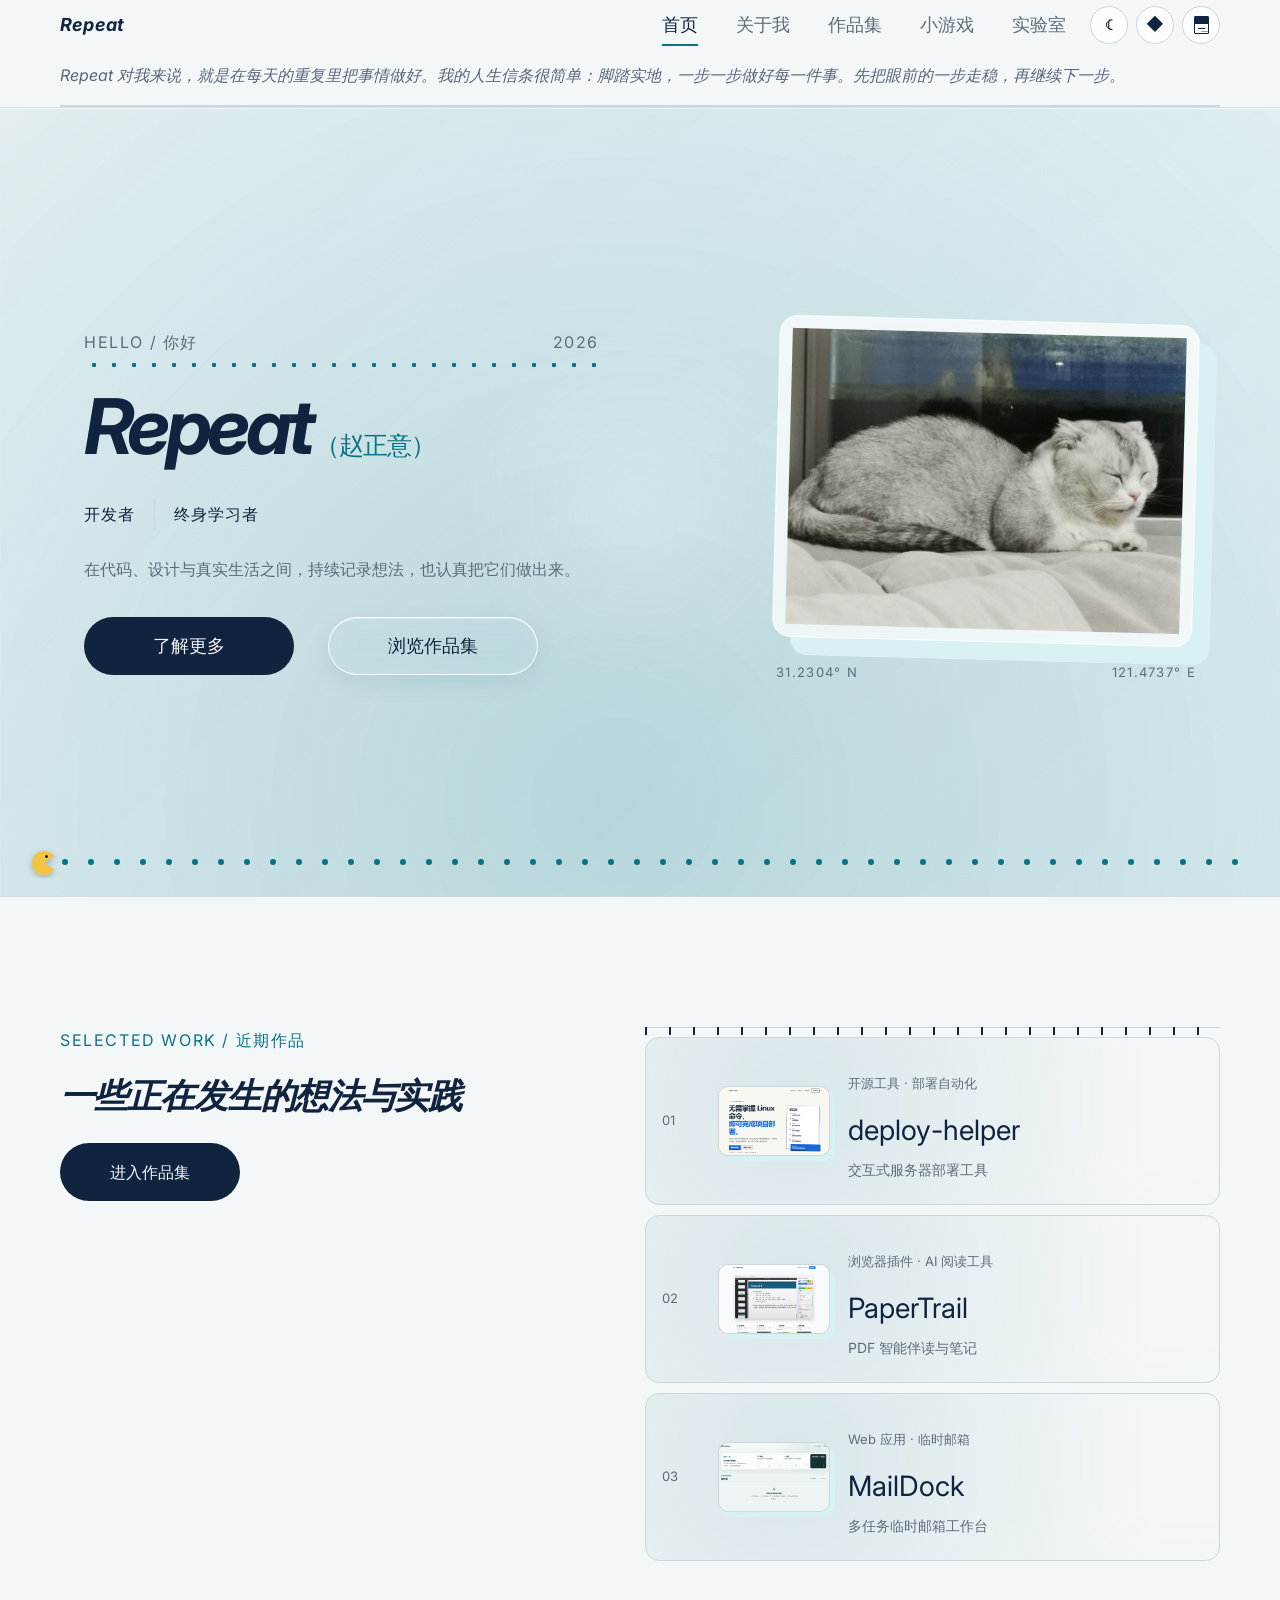
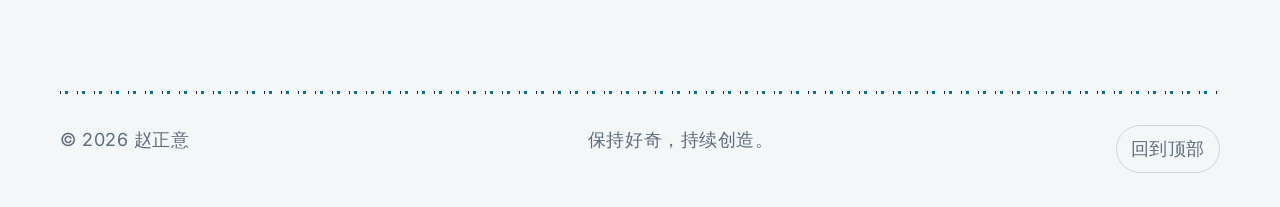
==== commit 8cf463af: "新增沉浸式前端实验室" ====
--- a/index.html
+++ b/index.html
@@ -9,7 +9,7 @@
   <link rel="preconnect" href="https://fonts.googleapis.com">
   <link rel="preconnect" href="https://fonts.gstatic.com" crossorigin>
   <link href="https://fonts.googleapis.com/css2?family=Inter:wght@400;500;600;700&amp;display=swap" rel="stylesheet">
-  <link rel="stylesheet" href="assets/css/style.css?v=20260901.1">
+  <link rel="stylesheet" href="assets/css/style.css?v=20260902.2">
   <link rel="icon" href="images/life-avatar-favicon.jpg" type="image/jpeg">
 </head>
 <body class="home-page">
@@ -24,6 +24,7 @@
         <a href="about.html">关于我</a>
         <a href="portfolio.html">作品集</a>
         <a href="game.html">小游戏</a>
+        <a href="lab.html">实验室</a>
       </nav>
       <div class="display-controls" role="group" aria-label="显示设置">
         <button class="theme-toggle" type="button" aria-label="切换深色模式" aria-pressed="false"><span aria-hidden="true">☾</span></button>
@@ -66,7 +67,7 @@
       <div class="section-heading reveal">
         <p class="section-kicker">SELECTED WORK / 近期作品</p>
         <h2 id="projects-title">一些正在发生的想法与实践</h2>
-        <a class="text-link" href="portfolio.html">查看全部作品</a>
+        <a class="button button-primary project-archive-link" href="portfolio.html" data-magnetic><span class="magnetic-label">进入作品集</span></a>
       </div>
 
       <div class="project-preview reveal" data-delay="1">
@@ -89,11 +90,6 @@
           <img class="preview-thumbnail" src="images/projects/maildock.png" width="1440" height="900" alt="MailDock 网站缩略图" loading="lazy" decoding="async">
           <div><p>Web 应用 · 临时邮箱</p><h3>MailDock</h3><span>多任务临时邮箱工作台</span></div>
         </a>
-        <a class="preview-card" href="https://romancegenerator.vercel.app/" target="_blank" rel="noreferrer">
-          <span class="preview-index">04</span>
-          <img class="preview-thumbnail" src="images/projects/romance-generator.png" width="1440" height="900" alt="Romance Generator 网站缩略图" loading="lazy" decoding="async">
-          <div><p>Web 应用 · 浪漫方案生成</p><h3>Romance Generator</h3><span>为每一次心动生成专属方案</span></div>
-        </a>
       </div>
     </section>
   </main>
--- a/assets/css/style.css
+++ b/assets/css/style.css
@@ -197,6 +197,7 @@
 .home-projects { display: grid; grid-template-columns: .95fr 1.05fr; gap: 5vw; padding-block: 130px; }
 .section-heading h2, .sticky-heading h2, .contact h2 { margin: 0 0 28px; font-family: var(--display); font-size: clamp(32px, 4vw, 44px); font-weight: 400; line-height: 1.08; letter-spacing: -.045em; }
 .home-projects .section-heading h2 { font-size: clamp(26px, 2.7vw, 38px); font-style: italic; font-weight: 700; white-space: nowrap; }
+.project-archive-link { min-width: 180px; font-size: 16px; }
 .preview-card { display: grid; grid-template-columns: 38px minmax(88px, 112px) minmax(0, 1fr); gap: 18px; align-items: center; min-height: 150px; margin-top: 10px; padding: 22px 16px; border: 1px solid var(--line); border-radius: 14px; transition: padding .25s ease, background .25s ease; }
 .preview-card:hover { padding-inline: 18px; background: var(--white); }
 .preview-card-main { min-height: 150px; }
@@ -263,6 +264,35 @@
 .toast.show { opacity: 1; transform: none; }
 
 .portfolio-main { width: min(100% - 48px, 1440px); padding-block: 90px 140px; }
+.lab-main { min-height: calc(100svh - 88px - 105px); padding-block: 90px 140px; }
+.lab-header { display: grid; grid-template-columns: 1fr .55fr; column-gap: 7vw; align-items: end; margin-bottom: 88px; }
+.lab-header .section-kicker { grid-column: 1 / -1; }
+.lab-header h1 { margin: 0; font-family: var(--display); font-size: clamp(48px, 6vw, 76px); font-weight: 450; line-height: .96; letter-spacing: -.06em; }
+.lab-header > p:last-child { max-width: 440px; margin: 0 0 8px; color: var(--muted); }
+.experiment-grid { display: grid; grid-template-columns: repeat(3, minmax(0, 1fr)); gap: 24px; }
+.experiment-card { min-width: 0; color: var(--ink); transition: transform .35s ease, filter .35s ease; }
+.experiment-card:hover { z-index: 2; filter: drop-shadow(0 18px 24px rgba(16,35,63,.14)); transform: translateY(-8px) scale(1.015); }
+.experiment-media { position: relative; aspect-ratio: 4 / 5; overflow: hidden; border: 1px solid var(--line); border-radius: 18px; background: var(--white); }
+.experiment-meta { padding: 20px 4px 0; }
+.experiment-meta p { margin: 0 0 5px; color: var(--muted); font-family: var(--utility); font-size: 13px; letter-spacing: .04em; }
+.experiment-meta h2 { margin: 0 0 6px; font-family: var(--display); font-size: 26px; font-weight: 650; }
+.experiment-meta span { color: var(--muted); font-size: 15px; }
+.wolf-preview { background: repeating-linear-gradient(90deg, #0b0b0b 0 11%, #d7d7d7 11% 12%, #171717 12% 23%, #f2f2ee 23% 24%); }
+.wolf-preview::before { content: ""; position: absolute; inset: 12% 7% 8%; background: #f2f2ee; clip-path: polygon(50% 8%, 63% 22%, 85% 15%, 77% 43%, 89% 60%, 66% 91%, 50% 77%, 34% 91%, 11% 60%, 23% 43%, 15% 15%, 37% 22%); opacity: .9; transition: clip-path .55s cubic-bezier(.2,.7,.2,1), transform .55s ease; }
+.experiment-card:hover .wolf-preview::before { clip-path: polygon(50% 2%, 68% 29%, 96% 7%, 81% 46%, 96% 65%, 63% 98%, 50% 74%, 37% 98%, 4% 65%, 19% 46%, 4% 7%, 32% 29%); transform: scale(1.04); }
+.wolf-moon { position: absolute; z-index: 2; top: 8%; right: 9%; width: 54px; height: 54px; border-radius: 50%; background: #ff5a24; mix-blend-mode: difference; }
+.wolf-mark { position: absolute; z-index: 3; right: 18px; bottom: 14px; color: #fff; font-family: var(--utility); font-size: clamp(28px, 4vw, 54px); font-weight: 800; letter-spacing: -.08em; writing-mode: vertical-rl; mix-blend-mode: difference; }
+.whale-preview { background: #061a24; }
+.whale-preview video { width: 100%; height: 100%; object-fit: cover; transition: transform .8s cubic-bezier(.2,.7,.2,1), filter .5s ease; }
+.whale-preview::after { content: ""; position: absolute; inset: 0; background: linear-gradient(180deg, rgba(3,21,30,.05), rgba(3,21,30,.7)); pointer-events: none; }
+.whale-preview span { position: absolute; z-index: 2; right: 12px; bottom: 8px; color: #d8fbff; font-family: var(--utility); font-size: clamp(34px, 4vw, 58px); font-weight: 800; letter-spacing: -.08em; }
+.experiment-card:hover .whale-preview video { filter: saturate(1.2); transform: scale(1.08); }
+.rebirth-preview { background: #030503; }
+.rebirth-preview img { position: absolute; inset: 0; width: 100%; height: 100%; object-fit: cover; }
+.rebirth-preview img:last-child { clip-path: inset(0 50% 0 0); transition: clip-path .8s cubic-bezier(.2,.7,.2,1); }
+.rebirth-preview::after { content: ""; position: absolute; z-index: 2; top: 0; bottom: 0; left: 50%; width: 1px; background: rgba(255,255,255,.75); transition: left .8s cubic-bezier(.2,.7,.2,1); }
+.experiment-card:hover .rebirth-preview img:last-child { clip-path: inset(0 8% 0 0); }
+.experiment-card:hover .rebirth-preview::after { left: 92%; }
 .portfolio-header { display: grid; grid-template-columns: 1fr .35fr; column-gap: 5vw; align-items: end; margin-bottom: 100px; }
 .portfolio-header .section-kicker { grid-column: 1 / -1; }
 .portfolio-header h1 { margin-bottom: 0; }
@@ -848,6 +878,11 @@
   .interests { padding-block: 90px; }.interests .section-heading { display: block; }.interest-grid { grid-template-columns: 1fr; }.interest-card { justify-self: center; width: min(100%, 360px); min-height: 0; }.interest-icon { margin-top: 30px; }
   .portfolio-header { grid-template-columns: 1fr; margin-bottom: 70px; }.portfolio-header > p:last-child { max-width: 450px; margin-top: 30px; }
   .portfolio-grid { grid-template-columns: 1fr; gap: 70px; }
+  .lab-main { padding-block: 75px 100px; }
+  .lab-header { grid-template-columns: 1fr; gap: 28px; margin-bottom: 60px; }
+  .lab-header .section-kicker { grid-column: auto; margin-bottom: 0; }
+  .experiment-grid { grid-template-columns: 1fr; gap: 58px; }
+  .experiment-card { justify-self: center; width: min(100%, 430px); }
   .modal-shell { grid-template-columns: 1fr; }
   .modal-preview { min-height: 230px; }
   .modal-content { padding: 38px 28px; }
